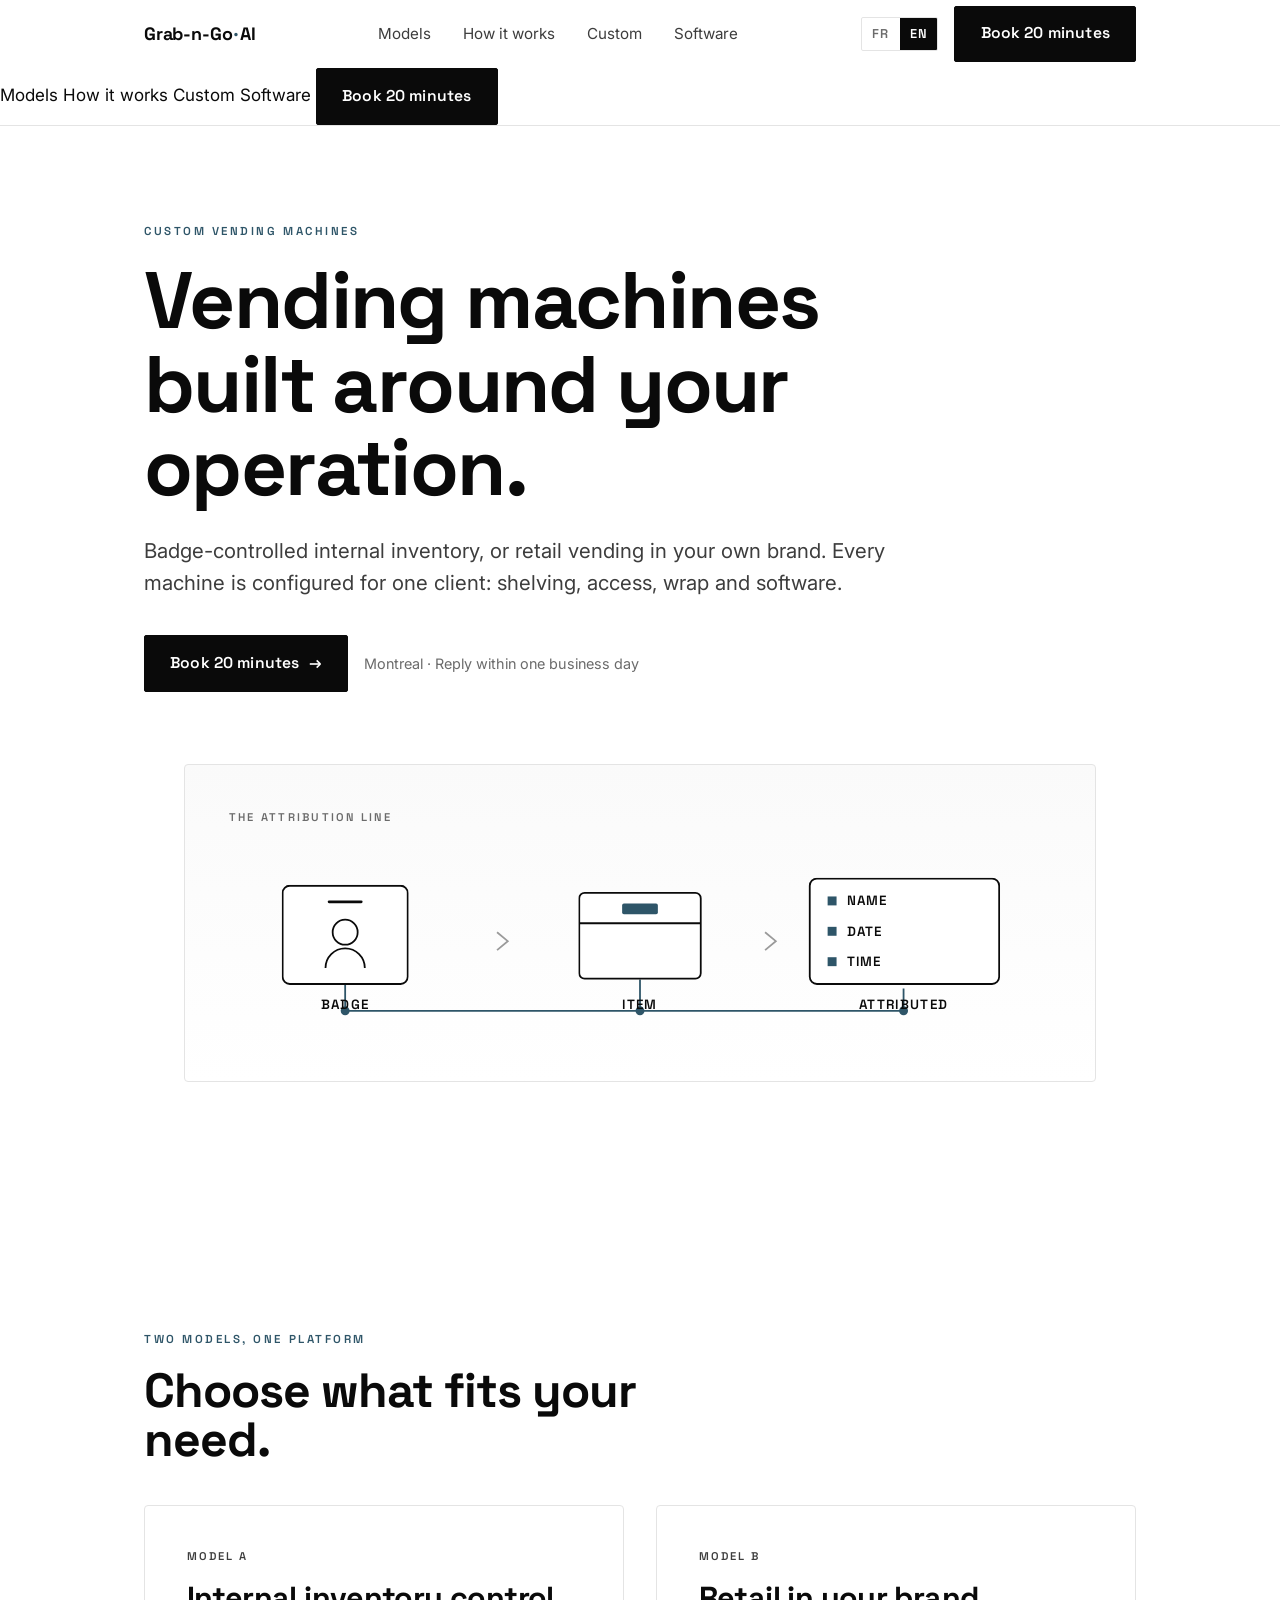
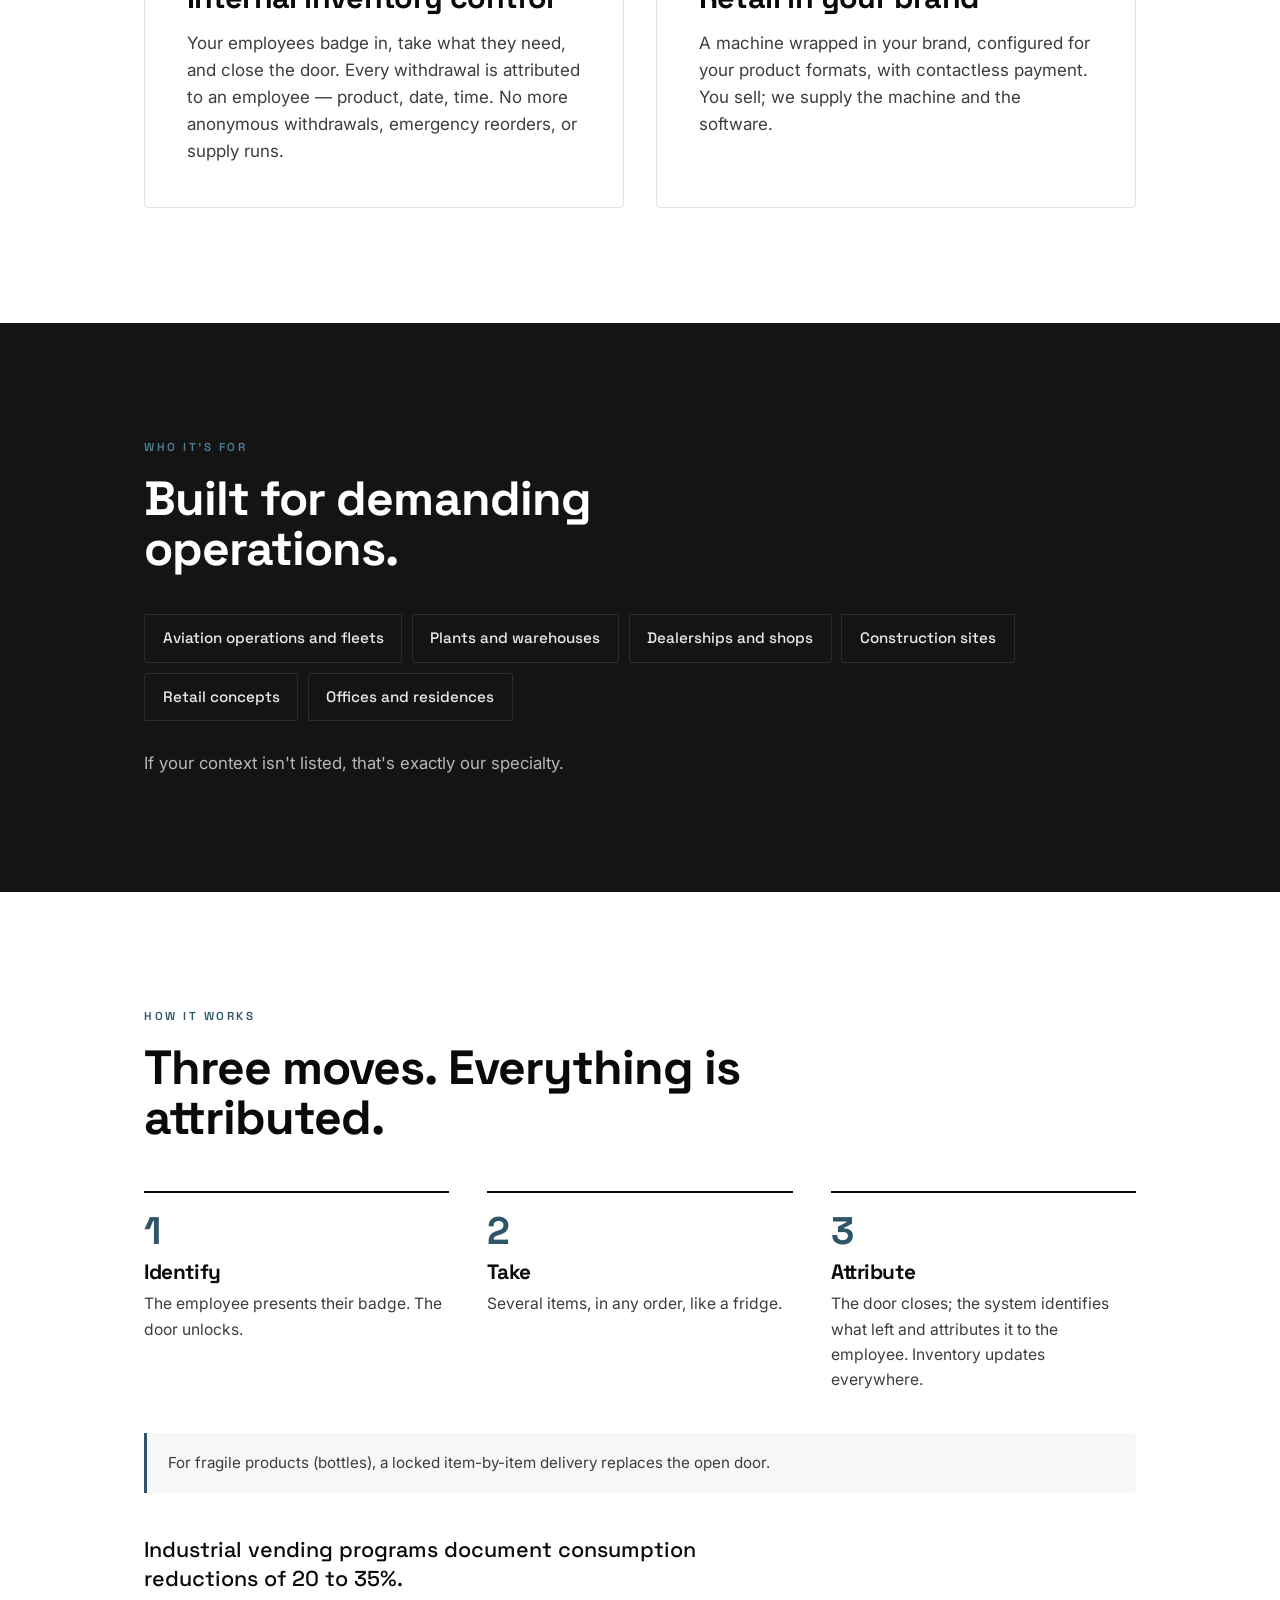
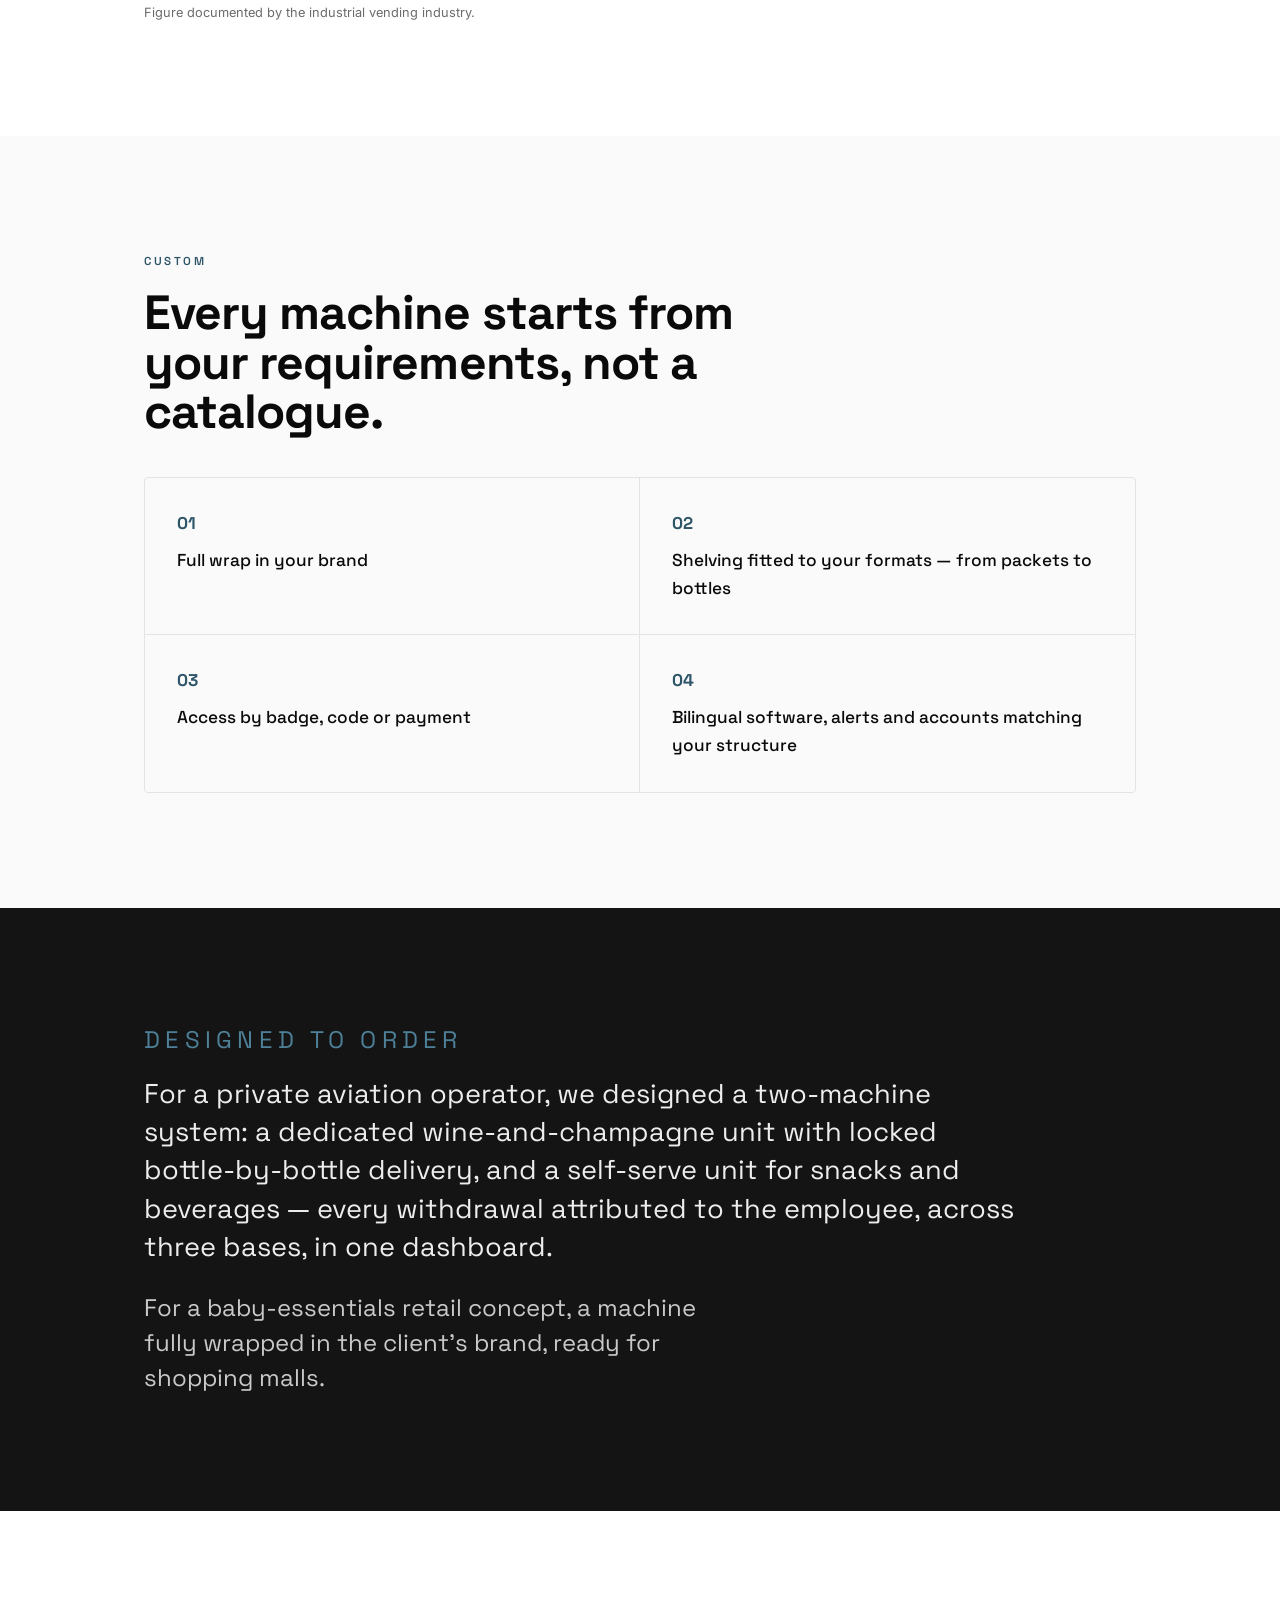
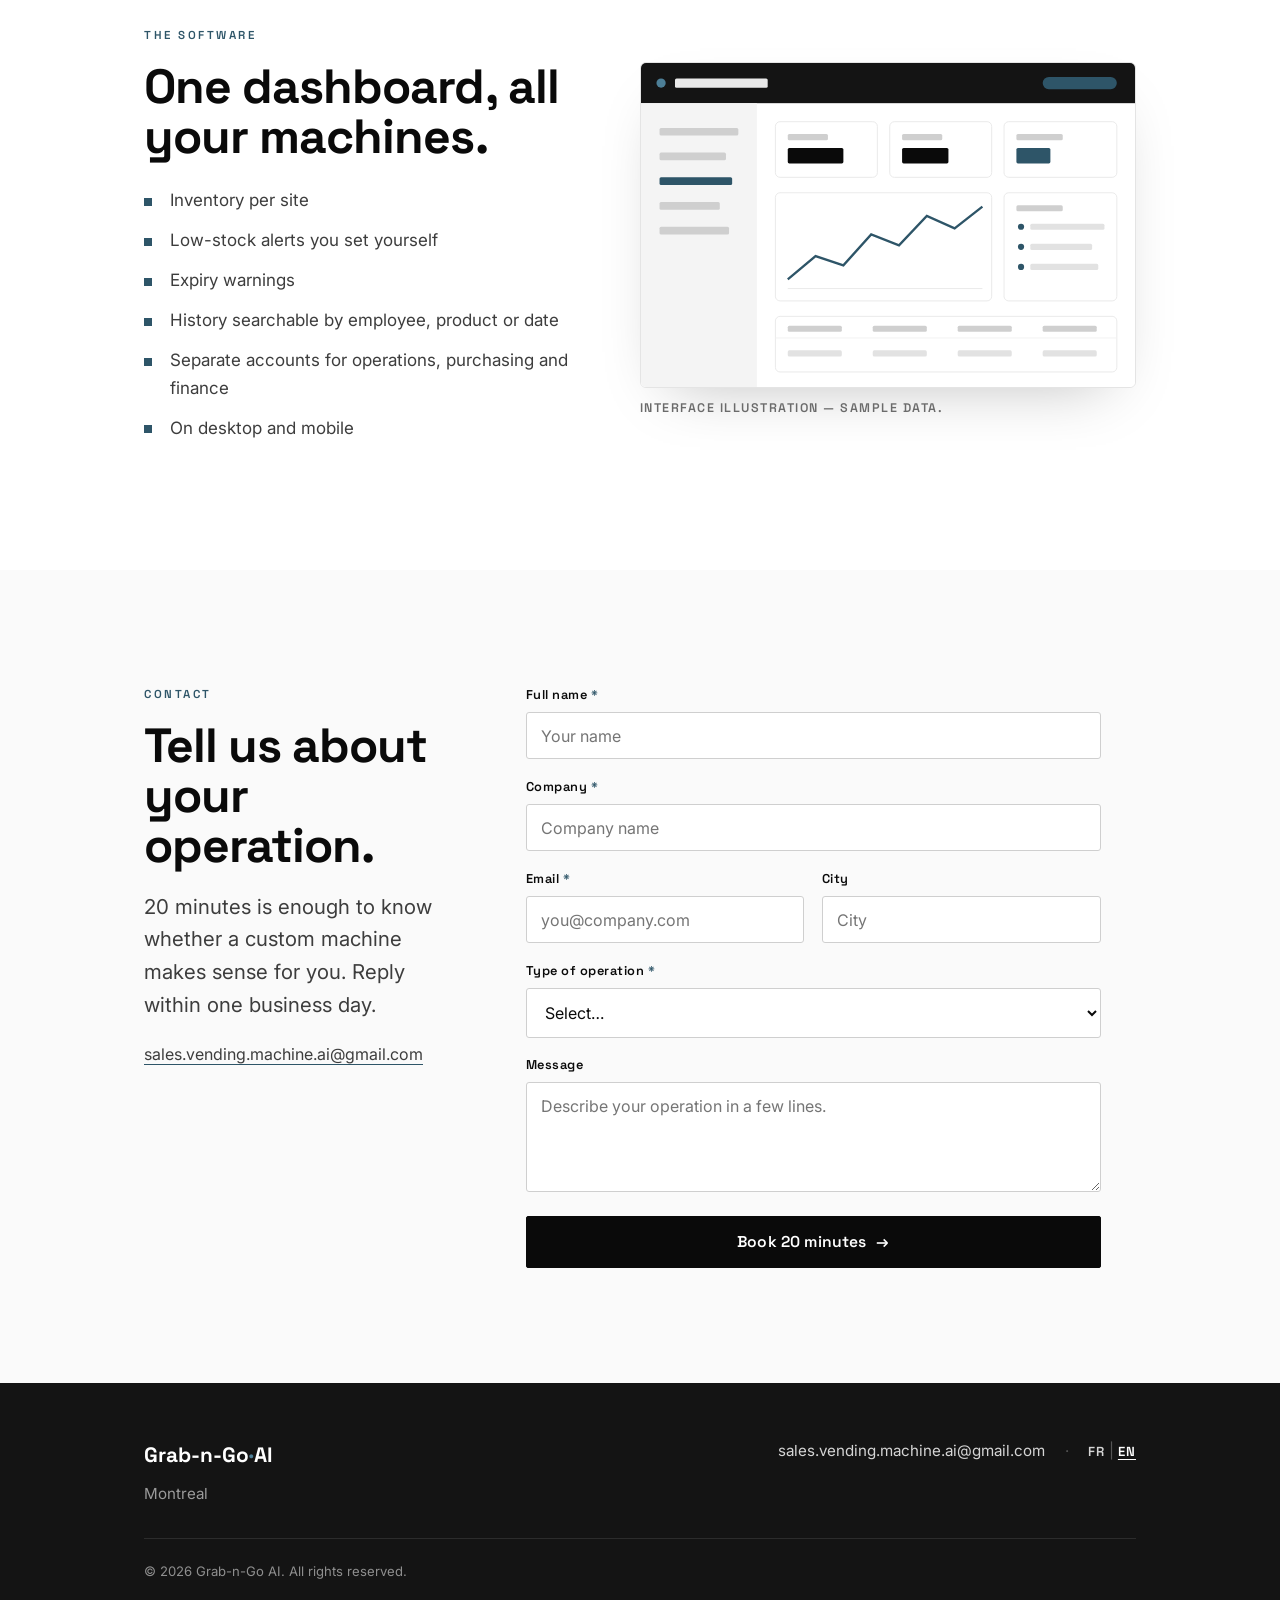
==== en/index.html @ 7d48b507 "website changes for new model" ====
<!DOCTYPE html>
<html lang="en-CA" class="no-js">

<head>
  <meta charset="UTF-8">
  <meta name="viewport" content="width=device-width, initial-scale=1.0">
  <title>Grab-n-Go AI — Custom Vending Machines | Montreal</title>
  <meta name="description"
    content="Custom smart vending machines: badge-controlled inventory for your teams, or retail vending in your own brand. Designed and configured in Montreal.">

  <link rel="canonical" href="https://www.grab2goshop.ca/en/">
  <link rel="alternate" hreflang="fr-ca" href="https://www.grab2goshop.ca/">
  <link rel="alternate" hreflang="en-ca" href="https://www.grab2goshop.ca/en/">
  <link rel="alternate" hreflang="x-default" href="https://www.grab2goshop.ca/">

  <meta property="og:type" content="website">
  <meta property="og:locale" content="en_CA">
  <meta property="og:locale:alternate" content="fr_CA">
  <meta property="og:title" content="Grab-n-Go AI — Custom Vending Machines | Montreal">
  <meta property="og:description"
    content="Badge-controlled inventory for your teams, or retail vending in your own brand. Designed and configured in Montreal.">
  <meta property="og:url" content="https://www.grab2goshop.ca/en/">

  <link rel="icon" type="image/png" sizes="32x32" href="../assets/faviconlogo.jpg">
  <link rel="apple-touch-icon" href="../assets/faviconlogo.jpg">

  <link rel="preconnect" href="https://fonts.googleapis.com">
  <link rel="preconnect" href="https://fonts.gstatic.com" crossorigin>
  <link rel="stylesheet"
    href="https://fonts.googleapis.com/css2?family=Inter:wght@400;500;600&family=Space+Grotesk:wght@500;600;700&display=swap">
  <link rel="stylesheet" href="../assets/site.css">
</head>

<body>
  <a class="skip-link" href="#content">Skip to content</a>

  <!-- ------------------------------ Header ------------------------------ -->
  <header class="site-header">
    <div class="wrap site-header__inner">
      <a class="brand" href="/en/" aria-label="Grab-n-Go AI — home">Grab-n-Go<span class="dot">·</span>AI</a>

      <nav class="nav nav-desktop" aria-label="Primary">
        <a class="navlink" href="#models">Models</a>
        <a class="navlink" href="#how-it-works">How it works</a>
        <a class="navlink" href="#customization">Custom</a>
        <a class="navlink" href="#dashboard">Software</a>
      </nav>

      <div class="nav-actions">
        <div class="lang" role="group" aria-label="Langue / Language">
          <a href="/" hreflang="fr-ca">FR</a>
          <a href="/en/" aria-current="true" hreflang="en-ca">EN</a>
        </div>
        <a class="btn header-cta header-cta--desktop" href="#contact">Book 20 minutes</a>
        <button class="nav-toggle" aria-expanded="false" aria-controls="mobile-nav">Menu</button>
      </div>
    </div>
    <nav class="mobile-nav" id="mobile-nav" aria-label="Mobile">
      <a href="#models">Models</a>
      <a href="#how-it-works">How it works</a>
      <a href="#customization">Custom</a>
      <a href="#dashboard">Software</a>
      <a class="btn" href="#contact">Book 20 minutes</a>
    </nav>
  </header>

  <main id="content">
    <!-- ------------------------------ Hero ------------------------------ -->
    <section class="hero wrap">
      <p class="eyebrow">Custom vending machines</p>
      <h1>Vending machines built around your operation.</h1>
      <p class="lede">
        Badge-controlled internal inventory, or retail vending in your own brand.
        Every machine is configured for one client: shelving, access, wrap and software.
      </p>
      <div class="hero-cta">
        <a class="btn" href="#contact">Book 20 minutes <span class="arrow" aria-hidden="true">→</span></a>
        <span class="hero-note">Montreal · Reply within one business day</span>
      </div>

      <!-- Signature element: the attribution line -->
      <figure class="attrib" aria-label="Every withdrawal is attributed: badge, item, then name, date, time.">
        <figcaption class="attrib__label">The attribution line</figcaption>
        <svg viewBox="0 0 920 210" role="img"
          aria-label="A badge leads to an item, which leads to a record: name, date, time.">
          <path class="a-rule" d="M130 150 V180 H755 V155 M460 145 V180" />
          <circle cx="130" cy="180" r="5" fill="#2e5568" />
          <circle cx="460" cy="180" r="5" fill="#2e5568" />
          <circle cx="755" cy="180" r="5" fill="#2e5568" />

          <path d="M300 92 l12 10 -12 10" fill="none" stroke="#9a9a9a" stroke-width="2" />
          <path d="M600 92 l12 10 -12 10" fill="none" stroke="#9a9a9a" stroke-width="2" />

          <!-- Node 1: badge -->
          <g class="a-node n1">
            <rect x="60" y="40" width="140" height="110" rx="8" fill="#fff" stroke="#0a0a0a" stroke-width="2" />
            <line x1="112" y1="58" x2="148" y2="58" stroke="#0a0a0a" stroke-width="3" stroke-linecap="round" />
            <circle cx="130" cy="92" r="14" fill="none" stroke="#0a0a0a" stroke-width="2" />
            <path d="M108 132 a22 22 0 0 1 44 0" fill="none" stroke="#0a0a0a" stroke-width="2" />
            <text x="130" y="178" text-anchor="middle" font-size="15" font-weight="600" fill="#0a0a0a"
              letter-spacing="1.5">BADGE</text>
          </g>

          <!-- Node 2: item -->
          <g class="a-node n2">
            <rect x="392" y="48" width="136" height="96" rx="6" fill="#fff" stroke="#0a0a0a" stroke-width="2" />
            <line x1="392" y1="82" x2="528" y2="82" stroke="#0a0a0a" stroke-width="2" />
            <rect x="440" y="60" width="40" height="12" rx="2" fill="#2e5568" />
            <text x="460" y="178" text-anchor="middle" font-size="15" font-weight="600" fill="#0a0a0a"
              letter-spacing="1.5">ITEM</text>
          </g>

          <!-- Node 3: attribution readout -->
          <g class="a-node n3">
            <rect x="650" y="32" width="212" height="118" rx="8" fill="#fff" stroke="#0a0a0a" stroke-width="2" />
            <rect x="670" y="52" width="10" height="10" fill="#2e5568" />
            <text x="692" y="62" font-size="15" font-weight="600" fill="#0a0a0a" letter-spacing="1">NAME</text>
            <rect x="670" y="86" width="10" height="10" fill="#2e5568" />
            <text x="692" y="96" font-size="15" font-weight="600" fill="#0a0a0a" letter-spacing="1">DATE</text>
            <rect x="670" y="120" width="10" height="10" fill="#2e5568" />
            <text x="692" y="130" font-size="15" font-weight="600" fill="#0a0a0a" letter-spacing="1">TIME</text>
            <text x="755" y="178" text-anchor="middle" font-size="15" font-weight="600" fill="#0a0a0a"
              letter-spacing="1.5">ATTRIBUTED</text>
          </g>
        </svg>
      </figure>
    </section>

    <!-- ---------------------------- Two pillars ------------------------- -->
    <section class="section" id="models">
      <div class="wrap">
        <p class="eyebrow">Two models, one platform</p>
        <h2 class="h2">Choose what fits your need.</h2>
        <div class="pillars" style="margin-top:2.5rem">
          <article class="pillar">
            <p class="pillar__tag">Model A</p>
            <h3>Internal inventory control</h3>
            <p>
              Your employees badge in, take what they need, and close the door.
              Every withdrawal is attributed to an employee — product, date, time.
              No more anonymous withdrawals, emergency reorders, or supply runs.
            </p>
          </article>
          <article class="pillar">
            <p class="pillar__tag">Model B</p>
            <h3>Retail in your brand</h3>
            <p>
              A machine wrapped in your brand, configured for your product formats,
              with contactless payment. You sell; we supply the machine and the software.
            </p>
          </article>
        </div>
      </div>
    </section>

    <!-- --------------------------- Industries --------------------------- -->
    <section class="section section--panel">
      <div class="wrap">
        <p class="eyebrow">Who it's for</p>
        <h2 class="h2" style="color:#fff">Built for demanding operations.</h2>
        <ul class="industries" style="margin-top:2.5rem">
          <li>Aviation operations and fleets</li>
          <li>Plants and warehouses</li>
          <li>Dealerships and shops</li>
          <li>Construction sites</li>
          <li>Retail concepts</li>
          <li>Offices and residences</li>
        </ul>
        <p class="industries-note">If your context isn't listed, that's exactly our specialty.</p>
      </div>
    </section>

    <!-- --------------------------- How it works ------------------------- -->
    <section class="section" id="how-it-works">
      <div class="wrap">
        <p class="eyebrow">How it works</p>
        <h2 class="h2">Three moves. Everything is attributed.</h2>
        <ol class="steps" style="list-style:none;padding:0">
          <li class="step">
            <div class="step__num">1</div>
            <h3>Identify</h3>
            <p>The employee presents their badge. The door unlocks.</p>
          </li>
          <li class="step">
            <div class="step__num">2</div>
            <h3>Take</h3>
            <p>Several items, in any order, like a fridge.</p>
          </li>
          <li class="step">
            <div class="step__num">3</div>
            <h3>Attribute</h3>
            <p>The door closes; the system identifies what left and attributes it to the employee.
              Inventory updates everywhere.</p>
          </li>
        </ol>
        <p class="footnote">
          For fragile products (bottles), a locked item-by-item delivery replaces the open door.
        </p>
        <p class="claim">
          Industrial vending programs document consumption reductions of 20 to 35%.
          <small>Figure documented by the industrial vending industry.</small>
        </p>
      </div>
    </section>

    <!-- --------------------------- Customization ------------------------ -->
    <section class="section" id="customization" style="background:#fafafa">
      <div class="wrap">
        <p class="eyebrow">Custom</p>
        <h2 class="h2">Every machine starts from your requirements, not a catalogue.</h2>
        <div class="custom-grid">
          <div class="custom-item">
            <span class="mark">01</span>
            <p>Full wrap in your brand</p>
          </div>
          <div class="custom-item">
            <span class="mark">02</span>
            <p>Shelving fitted to your formats — from packets to bottles</p>
          </div>
          <div class="custom-item">
            <span class="mark">03</span>
            <p>Access by badge, code or payment</p>
          </div>
          <div class="custom-item">
            <span class="mark">04</span>
            <p>Bilingual software, alerts and accounts matching your structure</p>
          </div>
        </div>
      </div>
    </section>

    <!-- ------------------------- Capability case ------------------------ -->
    <section class="section section--panel case">
      <div class="wrap">
        <p class="eyebrow">Designed to order</p>
        <p class="lede-body" style="color:#ededed;font-family:var(--font-display);font-weight:400;font-size:clamp(1.15rem,2.4vw,1.7rem);line-height:1.4;max-width:52ch">
          For a private aviation operator, we designed a two-machine system: a dedicated
          wine-and-champagne unit with locked bottle-by-bottle delivery, and a self-serve unit for snacks
          and beverages — every withdrawal attributed to the employee, across three bases, in one dashboard.
        </p>
        <p class="lede" style="margin-top:1.6rem">
          For a baby-essentials retail concept, a machine fully wrapped in the client's brand,
          ready for shopping malls.
        </p>
      </div>
    </section>

    <!-- ---------------------------- Dashboard --------------------------- -->
    <section class="section" id="dashboard">
      <div class="wrap dash">
        <div>
          <p class="eyebrow">The software</p>
          <h2 class="h2">One dashboard, all your machines.</h2>
          <ul>
            <li>Inventory per site</li>
            <li>Low-stock alerts you set yourself</li>
            <li>Expiry warnings</li>
            <li>History searchable by employee, product or date</li>
            <li>Separate accounts for operations, purchasing and finance</li>
            <li>On desktop and mobile</li>
          </ul>
        </div>
        <figure>
          <div class="mock">
            <!-- Monochrome interface illustration — no real client data -->
            <svg viewBox="0 0 640 420" role="img" aria-label="Dashboard interface illustration.">
              <rect width="640" height="420" fill="#ffffff" />
              <rect x="0" y="0" width="640" height="52" fill="#141414" />
              <circle cx="26" cy="26" r="6" fill="#4d7f97" />
              <rect x="44" y="20" width="120" height="12" rx="2" fill="#e9e9e9" />
              <rect x="520" y="18" width="96" height="16" rx="8" fill="#2e5568" />
              <rect x="0" y="52" width="150" height="368" fill="#f4f4f4" />
              <rect x="24" y="84" width="102" height="10" rx="2" fill="#cfcfcf" />
              <rect x="24" y="116" width="86" height="10" rx="2" fill="#cfcfcf" />
              <rect x="24" y="148" width="94" height="10" rx="2" fill="#2e5568" />
              <rect x="24" y="180" width="78" height="10" rx="2" fill="#cfcfcf" />
              <rect x="24" y="212" width="90" height="10" rx="2" fill="#cfcfcf" />
              <g>
                <rect x="174" y="76" width="132" height="72" rx="6" fill="#fff" stroke="#e4e4e4" />
                <rect x="190" y="92" width="52" height="8" rx="2" fill="#cfcfcf" />
                <rect x="190" y="110" width="72" height="20" rx="2" fill="#0a0a0a" />
                <rect x="322" y="76" width="132" height="72" rx="6" fill="#fff" stroke="#e4e4e4" />
                <rect x="338" y="92" width="52" height="8" rx="2" fill="#cfcfcf" />
                <rect x="338" y="110" width="60" height="20" rx="2" fill="#0a0a0a" />
                <rect x="470" y="76" width="146" height="72" rx="6" fill="#fff" stroke="#e4e4e4" />
                <rect x="486" y="92" width="60" height="8" rx="2" fill="#cfcfcf" />
                <rect x="486" y="110" width="44" height="20" rx="2" fill="#2e5568" />
              </g>
              <rect x="174" y="168" width="280" height="140" rx="6" fill="#fff" stroke="#e4e4e4" />
              <polyline points="190,280 226,250 262,262 298,222 334,236 370,198 406,214 442,186"
                fill="none" stroke="#2e5568" stroke-width="3" />
              <line x1="190" y1="292" x2="442" y2="292" stroke="#e4e4e4" />
              <rect x="470" y="168" width="146" height="140" rx="6" fill="#fff" stroke="#e4e4e4" />
              <rect x="486" y="184" width="60" height="8" rx="2" fill="#cfcfcf" />
              <circle cx="492" cy="212" r="4" fill="#2e5568" /><rect x="504" y="208" width="96" height="8" rx="2" fill="#e2e2e2" />
              <circle cx="492" cy="238" r="4" fill="#2e5568" /><rect x="504" y="234" width="80" height="8" rx="2" fill="#e2e2e2" />
              <circle cx="492" cy="264" r="4" fill="#2e5568" /><rect x="504" y="260" width="88" height="8" rx="2" fill="#e2e2e2" />
              <rect x="174" y="328" width="442" height="72" rx="6" fill="#fff" stroke="#e4e4e4" />
              <line x1="174" y1="356" x2="616" y2="356" stroke="#eee" />
              <rect x="190" y="340" width="70" height="8" rx="2" fill="#cfcfcf" />
              <rect x="300" y="340" width="70" height="8" rx="2" fill="#cfcfcf" />
              <rect x="410" y="340" width="70" height="8" rx="2" fill="#cfcfcf" />
              <rect x="520" y="340" width="70" height="8" rx="2" fill="#cfcfcf" />
              <rect x="190" y="372" width="70" height="8" rx="2" fill="#e2e2e2" />
              <rect x="300" y="372" width="70" height="8" rx="2" fill="#e2e2e2" />
              <rect x="410" y="372" width="70" height="8" rx="2" fill="#e2e2e2" />
              <rect x="520" y="372" width="70" height="8" rx="2" fill="#e2e2e2" />
            </svg>
          </div>
          <figcaption>Interface illustration — sample data.</figcaption>
        </figure>
      </div>
    </section>

    <!-- ---------------------------- CTA + form -------------------------- -->
    <section class="section" id="contact" style="background:#fafafa">
      <div class="wrap contact">
        <div>
          <p class="eyebrow">Contact</p>
          <h2 class="h2">Tell us about your operation.</h2>
          <p class="lede">
            20 minutes is enough to know whether a custom machine makes sense for you.
            Reply within one business day.
          </p>
          <p class="lede" style="font-size:1rem">
            <a href="mailto:sales.vending.machine.ai@gmail.com" style="border-bottom:1px solid var(--accent)">sales.vending.machine.ai@gmail.com</a>
          </p>
        </div>

        <form class="form"
          action="https://n8n.srv1387762.hstgr.cloud/webhook/8da2b1f3-dc5b-4f8a-bd5e-9a5a62bb15b9"
          method="POST">
          <input type="text" name="_gotcha" class="hp" tabindex="-1" autocomplete="off" aria-hidden="true">
          <input type="hidden" name="language" value="en">

          <div class="field">
            <label for="name">Full name <span class="req" aria-hidden="true">*</span></label>
            <input type="text" id="name" name="name" required minlength="2" pattern=".*\S.*"
              autocomplete="name" placeholder="Your name">
          </div>

          <div class="field">
            <label for="company">Company <span class="req" aria-hidden="true">*</span></label>
            <input type="text" id="company" name="company" required minlength="2" pattern=".*\S.*"
              autocomplete="organization" placeholder="Company name">
          </div>

          <div class="form-row">
            <div class="field">
              <label for="email">Email <span class="req" aria-hidden="true">*</span></label>
              <input type="email" id="email" name="email" required autocomplete="email"
                placeholder="you@company.com">
            </div>
            <div class="field">
              <label for="city">City</label>
              <input type="text" id="city" name="city" autocomplete="address-level2" placeholder="City">
            </div>
          </div>

          <div class="field">
            <label for="operation">Type of operation <span class="req" aria-hidden="true">*</span></label>
            <select id="operation" name="operation" required>
              <option value="">Select…</option>
              <option value="plant-warehouse">Plant or warehouse</option>
              <option value="dealership-shop">Dealership or shop</option>
              <option value="construction-contractor">Construction / contractor</option>
              <option value="aviation-fleet">Aviation or fleet</option>
              <option value="retail">Retail</option>
              <option value="office-residence">Office or residence</option>
              <option value="other">Other</option>
            </select>
          </div>

          <div class="field">
            <label for="message">Message</label>
            <textarea id="message" name="message" rows="4"
              placeholder="Describe your operation in a few lines."></textarea>
          </div>

          <button type="submit" class="btn">Book 20 minutes <span class="arrow" aria-hidden="true">→</span></button>
        </form>
      </div>
    </section>
  </main>

  <!-- ------------------------------ Footer ----------------------------- -->
  <footer class="site-footer">
    <div class="wrap">
      <div class="footer-top">
        <div>
          <div class="footer-brand">Grab-n-Go<span class="dot">·</span>AI</div>
          <p style="margin-top:.6rem;color:#9a9a9a;font-size:.95rem">Montreal</p>
        </div>
        <div class="footer-meta">
          <a href="mailto:sales.vending.machine.ai@gmail.com">sales.vending.machine.ai@gmail.com</a>
          <span class="sep" aria-hidden="true">·</span>
          <span class="footer-lang">
            <a href="/" hreflang="fr-ca">FR</a>
            <span class="sep" aria-hidden="true">|</span>
            <a href="/en/" aria-current="true" hreflang="en-ca">EN</a>
          </span>
        </div>
      </div>
      <div class="footer-bottom">© 2026 Grab-n-Go AI. All rights reserved.</div>
    </div>
  </footer>

  <script src="../assets/site.js" defer></script>
</body>

</html>
---- assets/site.css ----
/* ==========================================================================
   Grab-n-Go AI — grab2goshop.ca
   Industrial-precision brand: black on white, one restrained steel accent.
   Bespoke stylesheet (no framework). Shared by FR (/) and EN (/en/).
   ========================================================================== */

:root {
  --ink: #0a0a0a;          /* near-black text */
  --ink-2: #3d3d3d;        /* secondary text */
  --ink-3: #6b6b6b;        /* muted / captions */
  --paper: #ffffff;        /* page background */
  --panel: #141414;        /* deep charcoal panel */
  --panel-2: #1e1e1e;      /* charcoal card on panel */
  --line: #e4e4e4;         /* hairline rules on paper */
  --line-2: #2c2c2c;       /* hairline rules on charcoal */
  --accent: #2e5568;       /* restrained steel — glass reflection */
  --accent-hi: #4d7f97;    /* accent, lighter (on dark) */
  --focus: #2e5568;

  --font-display: "Space Grotesk", "Segoe UI", system-ui, sans-serif;
  --font-body: "Inter", "Segoe UI", system-ui, -apple-system, sans-serif;

  --wrap: 1120px;
  --gutter: clamp(20px, 5vw, 64px);
  --section-y: clamp(64px, 9vw, 128px);
}

/* ------------------------------- Reset ---------------------------------- */
*, *::before, *::after { box-sizing: border-box; }
html { -webkit-text-size-adjust: 100%; scroll-behavior: smooth; }
@media (prefers-reduced-motion: reduce) { html { scroll-behavior: auto; } }

body {
  margin: 0;
  font-family: var(--font-body);
  color: var(--ink);
  background: var(--paper);
  line-height: 1.6;
  font-size: 17px;
  -webkit-font-smoothing: antialiased;
  text-rendering: optimizeLegibility;
}

img, svg { max-width: 100%; display: block; }
a { color: inherit; text-decoration: none; }
button { font-family: inherit; }

h1, h2, h3 {
  font-family: var(--font-display);
  font-weight: 700;
  line-height: 1.04;
  letter-spacing: -0.02em;
  margin: 0;
}

p { margin: 0; }

/* --------------------------- Layout helpers ----------------------------- */
.wrap { width: 100%; max-width: var(--wrap); margin-inline: auto; padding-inline: var(--gutter); }
.section { padding-block: var(--section-y); }
.section--panel { background: var(--panel); color: #f4f4f4; }

.eyebrow {
  font-family: var(--font-display);
  font-weight: 600;
  font-size: 0.72rem;
  letter-spacing: 0.22em;
  text-transform: uppercase;
  color: var(--accent);
  margin: 0 0 1.1rem;
}
.section--panel .eyebrow { color: var(--accent-hi); }

.h2 { font-size: clamp(1.9rem, 4.4vw, 3rem); max-width: 20ch; }
.lede { font-size: clamp(1.05rem, 1.6vw, 1.3rem); color: var(--ink-2); max-width: 62ch; margin-top: 1.25rem; }
.section--panel .lede { color: #c9c9c9; }

/* Skip link */
.skip-link {
  position: absolute; left: -999px; top: 0; z-index: 200;
  background: var(--ink); color: #fff; padding: 12px 18px; border-radius: 0 0 6px 0;
}
.skip-link:focus { left: 0; }

/* Global visible focus */
:focus-visible {
  outline: 3px solid var(--focus);
  outline-offset: 3px;
  border-radius: 2px;
}

/* ------------------------------ Buttons --------------------------------- */
.btn {
  display: inline-flex; align-items: center; gap: 0.6em;
  font-family: var(--font-display);
  font-weight: 600; font-size: 0.98rem; letter-spacing: 0.01em;
  padding: 0.95em 1.6em;
  border: 1.5px solid var(--ink);
  background: var(--ink); color: #fff;
  border-radius: 2px; cursor: pointer;
  transition: background .18s ease, color .18s ease, transform .18s ease;
}
.btn:hover { background: #fff; color: var(--ink); }
.btn .arrow { transition: transform .18s ease; }
.btn:hover .arrow { transform: translateX(3px); }
.btn--ghost { background: transparent; color: var(--ink); }
.btn--ghost:hover { background: var(--ink); color: #fff; }
.btn--onpanel { background: #fff; color: var(--ink); border-color: #fff; }
.btn--onpanel:hover { background: transparent; color: #fff; }
@media (prefers-reduced-motion: reduce) {
  .btn, .btn .arrow { transition: none; }
}

/* ------------------------------- Header --------------------------------- */
.site-header {
  position: sticky; top: 0; z-index: 100;
  background: rgba(255,255,255,0.92);
  backdrop-filter: saturate(140%) blur(8px);
  border-bottom: 1px solid var(--line);
}
.site-header__inner {
  display: flex; align-items: center; justify-content: space-between;
  gap: 1rem; min-height: 68px;
}
.brand {
  font-family: var(--font-display); font-weight: 700;
  font-size: 1.12rem; letter-spacing: -0.01em; color: var(--ink);
  display: inline-flex; align-items: baseline; gap: .1em;
}
.brand .dot { color: var(--accent); }
.nav { display: flex; align-items: center; gap: clamp(1rem, 2.5vw, 2rem); }
.nav a.navlink {
  font-size: 0.95rem; color: var(--ink-2);
  padding: .4rem 0; position: relative;
}
.nav a.navlink:hover { color: var(--ink); }
.nav-actions { display: flex; align-items: center; gap: 1rem; }

/* Language toggle */
.lang {
  font-family: var(--font-display); font-weight: 600;
  font-size: 0.8rem; letter-spacing: 0.08em; text-transform: uppercase;
  display: inline-flex; align-items: center; gap: .1rem;
  border: 1px solid var(--line); border-radius: 2px; overflow: hidden;
}
.lang a { padding: .35rem .6rem; color: var(--ink-3); }
.lang a[aria-current="true"] { background: var(--ink); color: #fff; }
.lang a:not([aria-current="true"]):hover { background: #f2f2f2; color: var(--ink); }

.header-cta { display: inline-flex; }

/* mobile nav */
.nav-toggle { display: none; }
@media (max-width: 860px) {
  .nav-desktop { display: none; }
  .header-cta.header-cta--desktop { display: none; }
  .nav-toggle {
    display: inline-flex; align-items: center; gap: .5rem;
    background: none; border: 1px solid var(--line); border-radius: 2px;
    padding: .5rem .7rem; font-size: .85rem; color: var(--ink);
    font-family: var(--font-display); font-weight: 600;
  }
  .mobile-nav {
    display: none; border-top: 1px solid var(--line); background: #fff;
  }
  .mobile-nav.open { display: block; }
  .mobile-nav a {
    display: block; padding: 1rem var(--gutter); border-bottom: 1px solid var(--line);
    font-family: var(--font-display); font-weight: 600; color: var(--ink);
  }
  .mobile-nav .btn { margin: 1rem var(--gutter); }
}

/* -------------------------------- Hero ---------------------------------- */
.hero { padding-top: clamp(48px, 8vw, 96px); padding-bottom: var(--section-y); }
.hero h1 {
  font-size: clamp(2.4rem, 6.6vw, 5rem);
  max-width: 16ch;
  margin-top: 1.2rem;
}
.hero .lede { margin-top: 1.6rem; }
.hero-cta { margin-top: 2.2rem; display: flex; flex-wrap: wrap; gap: 1rem; align-items: center; }
.hero-note { font-size: .9rem; color: var(--ink-3); }

/* ------------------------ Attribution line motif ------------------------ */
.attrib {
  margin-top: clamp(2.5rem, 6vw, 4.5rem);
  border: 1px solid var(--line);
  border-radius: 4px;
  padding: clamp(1.5rem, 4vw, 2.75rem);
  background:
    linear-gradient(180deg, #fafafa, #ffffff);
}
.attrib__label {
  font-family: var(--font-display); font-weight: 600;
  font-size: .7rem; letter-spacing: .2em; text-transform: uppercase;
  color: var(--ink-3); margin-bottom: 1.4rem;
}
.attrib svg { width: 100%; height: auto; overflow: visible; }
.attrib .a-node text, .attrib .a-cap {
  font-family: var(--font-display);
}

/* scroll-reveal: line draws + nodes fade. Only animation on the page. */
.attrib .a-rule {
  stroke: var(--accent);
  stroke-width: 2;
  fill: none;
  stroke-dasharray: var(--len, 1000);
  stroke-dashoffset: var(--len, 1000);
}
.attrib .a-node { opacity: 0; }
.attrib.reveal .a-rule {
  animation: draw 1.2s ease forwards;
}
.attrib.reveal .a-node { animation: fadein .5s ease forwards; }
.attrib.reveal .a-node.n1 { animation-delay: .15s; }
.attrib.reveal .a-node.n2 { animation-delay: .6s; }
.attrib.reveal .a-node.n3 { animation-delay: 1.05s; }
@keyframes draw { to { stroke-dashoffset: 0; } }
@keyframes fadein { to { opacity: 1; } }

@media (prefers-reduced-motion: reduce) {
  .attrib .a-rule { stroke-dashoffset: 0; animation: none; }
  .attrib .a-node { opacity: 1; animation: none; }
}
/* If JS never runs, still show everything */
.no-js .attrib .a-rule { stroke-dashoffset: 0; }
.no-js .attrib .a-node { opacity: 1; }

/* ------------------------------ Pillars --------------------------------- */
.pillars { display: grid; grid-template-columns: 1fr 1fr; gap: clamp(1rem, 3vw, 2rem); }
@media (max-width: 760px) { .pillars { grid-template-columns: 1fr; } }
.pillar {
  border: 1px solid var(--line); border-radius: 4px;
  padding: clamp(1.6rem, 3.5vw, 2.6rem);
  display: flex; flex-direction: column; gap: 1rem;
  background: #fff;
}
.pillar__tag {
  font-family: var(--font-display); font-weight: 600;
  font-size: .7rem; letter-spacing: .18em; text-transform: uppercase; color: var(--accent);
}
.pillar h3 { font-size: clamp(1.4rem, 2.6vw, 1.9rem); }
.pillar p { color: var(--ink-2); }

/* ---------------------------- Industries strip -------------------------- */
.industries { display: flex; flex-wrap: wrap; gap: .6rem; }
.industries li {
  list-style: none;
  border: 1px solid var(--line-2);
  color: #eaeaea;
  padding: .7rem 1.1rem; border-radius: 2px;
  font-family: var(--font-display); font-weight: 500; font-size: .95rem;
}
.industries { padding: 0; margin: 0; }
.industries-note { margin-top: 1.8rem; color: #b8b8b8; font-size: 1.05rem; }

/* ----------------------------- How it works ----------------------------- */
.steps { display: grid; grid-template-columns: repeat(3, 1fr); gap: clamp(1.2rem, 3vw, 2.5rem); margin-top: 3rem; }
@media (max-width: 760px) { .steps { grid-template-columns: 1fr; } }
.step { border-top: 2px solid var(--ink); padding-top: 1.2rem; }
.step__num {
  font-family: var(--font-display); font-weight: 700; font-size: 2.4rem;
  line-height: 1; color: var(--accent); letter-spacing: -0.03em;
}
.step h3 { font-size: 1.3rem; margin: .7rem 0 .5rem; }
.step p { color: var(--ink-2); font-size: .98rem; }
.footnote {
  margin-top: 2.6rem; padding: 1.1rem 1.3rem;
  border-left: 3px solid var(--accent); background: #f7f7f7;
  color: var(--ink-2); font-size: .95rem; border-radius: 0 3px 3px 0;
}

/* Documented-claim callout */
.claim {
  margin-top: 2.6rem; font-family: var(--font-display); font-weight: 500;
  font-size: clamp(1.05rem, 2vw, 1.35rem); color: var(--ink);
  max-width: 46ch; line-height: 1.35;
}
.claim small { display:block; font-family: var(--font-body); font-weight:400; font-size:.8rem; color: var(--ink-3); margin-top:.7rem; letter-spacing:0; }

/* ---------------------------- Customization ----------------------------- */
.custom-grid { display: grid; grid-template-columns: 1fr 1fr; gap: 0; margin-top: 2.5rem; border: 1px solid var(--line); border-radius: 4px; overflow: hidden; }
@media (max-width: 640px) { .custom-grid { grid-template-columns: 1fr; } }
.custom-item { padding: clamp(1.4rem, 3vw, 2rem); border-right: 1px solid var(--line); border-bottom: 1px solid var(--line); }
.custom-grid .custom-item:nth-child(2n) { border-right: none; }
.custom-grid .custom-item:nth-last-child(-n+2) { border-bottom: none; }
@media (max-width: 640px) {
  .custom-item { border-right: none; }
  .custom-grid .custom-item:last-child { border-bottom: none; }
}
.custom-item span.mark { color: var(--accent); font-family: var(--font-display); font-weight: 700; }
.custom-item p { font-family: var(--font-display); font-weight: 500; font-size: 1.08rem; margin-top: .6rem; }

/* ------------------------------ Case ------------------------------------ */
.case p { font-size: clamp(1.1rem, 2.1vw, 1.5rem); line-height: 1.45; max-width: 40ch; color: #ededed; font-family: var(--font-display); font-weight: 400; }
.case .lede-body { max-width: 62ch; }

/* ----------------------------- Dashboard -------------------------------- */
.dash { display: grid; grid-template-columns: 1fr 1.15fr; gap: clamp(2rem, 5vw, 4rem); align-items: center; }
@media (max-width: 860px) { .dash { grid-template-columns: 1fr; } }
.dash ul { margin: 1.6rem 0 0; padding: 0; }
.dash li { list-style: none; padding-left: 1.6rem; position: relative; margin-bottom: .8rem; color: var(--ink-2); }
.dash li::before { content: ""; position: absolute; left: 0; top: .6em; width: 8px; height: 8px; background: var(--accent); }
.dash figure { margin: 0; }
.dash figcaption { margin-top: .7rem; font-size: .78rem; letter-spacing: .12em; text-transform: uppercase; color: var(--ink-3); font-family: var(--font-display); font-weight: 600; }
.mock {
  border: 1px solid var(--line); border-radius: 6px; overflow: hidden; background: #fff;
  box-shadow: 0 24px 60px -30px rgba(0,0,0,.28);
}

/* -------------------------------- Form ---------------------------------- */
.contact { display: grid; grid-template-columns: 0.9fr 1.1fr; gap: clamp(2rem, 5vw, 4.5rem); align-items: start; }
@media (max-width: 860px) { .contact { grid-template-columns: 1fr; } }
.form { display: grid; gap: 1.1rem; }
.field { display: flex; flex-direction: column; gap: .4rem; }
.field label {
  font-family: var(--font-display); font-weight: 600; font-size: .8rem;
  letter-spacing: .04em; color: var(--ink);
}
.field .req { color: var(--accent); }
.field input, .field select, .field textarea {
  font-family: var(--font-body); font-size: 1rem; color: var(--ink);
  padding: .8rem .9rem; border: 1.5px solid #cfcfcf; border-radius: 3px;
  background: #fff; transition: border-color .15s ease;
}
.field input:focus, .field select:focus, .field textarea:focus {
  outline: none; border-color: var(--accent); box-shadow: 0 0 0 3px rgba(46,85,104,.18);
}
.field textarea { resize: vertical; min-height: 110px; }
.form-row { display: grid; grid-template-columns: 1fr 1fr; gap: 1.1rem; }
@media (max-width: 520px) { .form-row { grid-template-columns: 1fr; } }
.form .btn { margin-top: .4rem; justify-content: center; }
.hp { position: absolute; left: -9999px; width: 1px; height: 1px; overflow: hidden; }

/* ------------------------------- Footer --------------------------------- */
.site-footer { background: var(--panel); color: #d5d5d5; padding-block: clamp(2.5rem, 5vw, 3.5rem); }
.site-footer a { color: #d5d5d5; }
.site-footer a:hover { color: #fff; }
.footer-top { display: flex; flex-wrap: wrap; justify-content: space-between; gap: 2rem; align-items: flex-start; }
.footer-brand { font-family: var(--font-display); font-weight: 700; font-size: 1.3rem; color: #fff; }
.footer-brand .dot { color: var(--accent-hi); }
.footer-meta { display: flex; flex-wrap: wrap; gap: .4rem 1.2rem; align-items: center; font-size: .95rem; }
.footer-meta .sep { color: #555; }
.footer-lang a { text-transform: uppercase; letter-spacing: .08em; font-family: var(--font-display); font-weight: 600; font-size: .82rem; }
.footer-lang a[aria-current="true"] { color: #fff; text-decoration: underline; text-underline-offset: 3px; }
.footer-bottom { border-top: 1px solid var(--line-2); margin-top: 2rem; padding-top: 1.4rem; font-size: .82rem; color: #8f8f8f; }

/* --------------------------- Thank-you page ----------------------------- */
.ty-wrap { min-height: 100vh; display: grid; place-items: center; padding: var(--gutter); }
.ty-card { max-width: 560px; text-align: center; }
.ty-mark { width: 64px; height: 64px; margin: 0 auto 1.6rem; }
.ty-card h1 { font-size: clamp(2rem, 5vw, 2.8rem); }
.ty-card p { color: var(--ink-2); margin-top: 1rem; font-size: 1.08rem; }
.ty-contact { margin-top: 2rem; padding-top: 1.6rem; border-top: 1px solid var(--line); font-size: .95rem; }
.ty-card .btn { margin-top: 2rem; }

/* utilities */
.mt-0 { margin-top: 0; }
.center { text-align: center; }
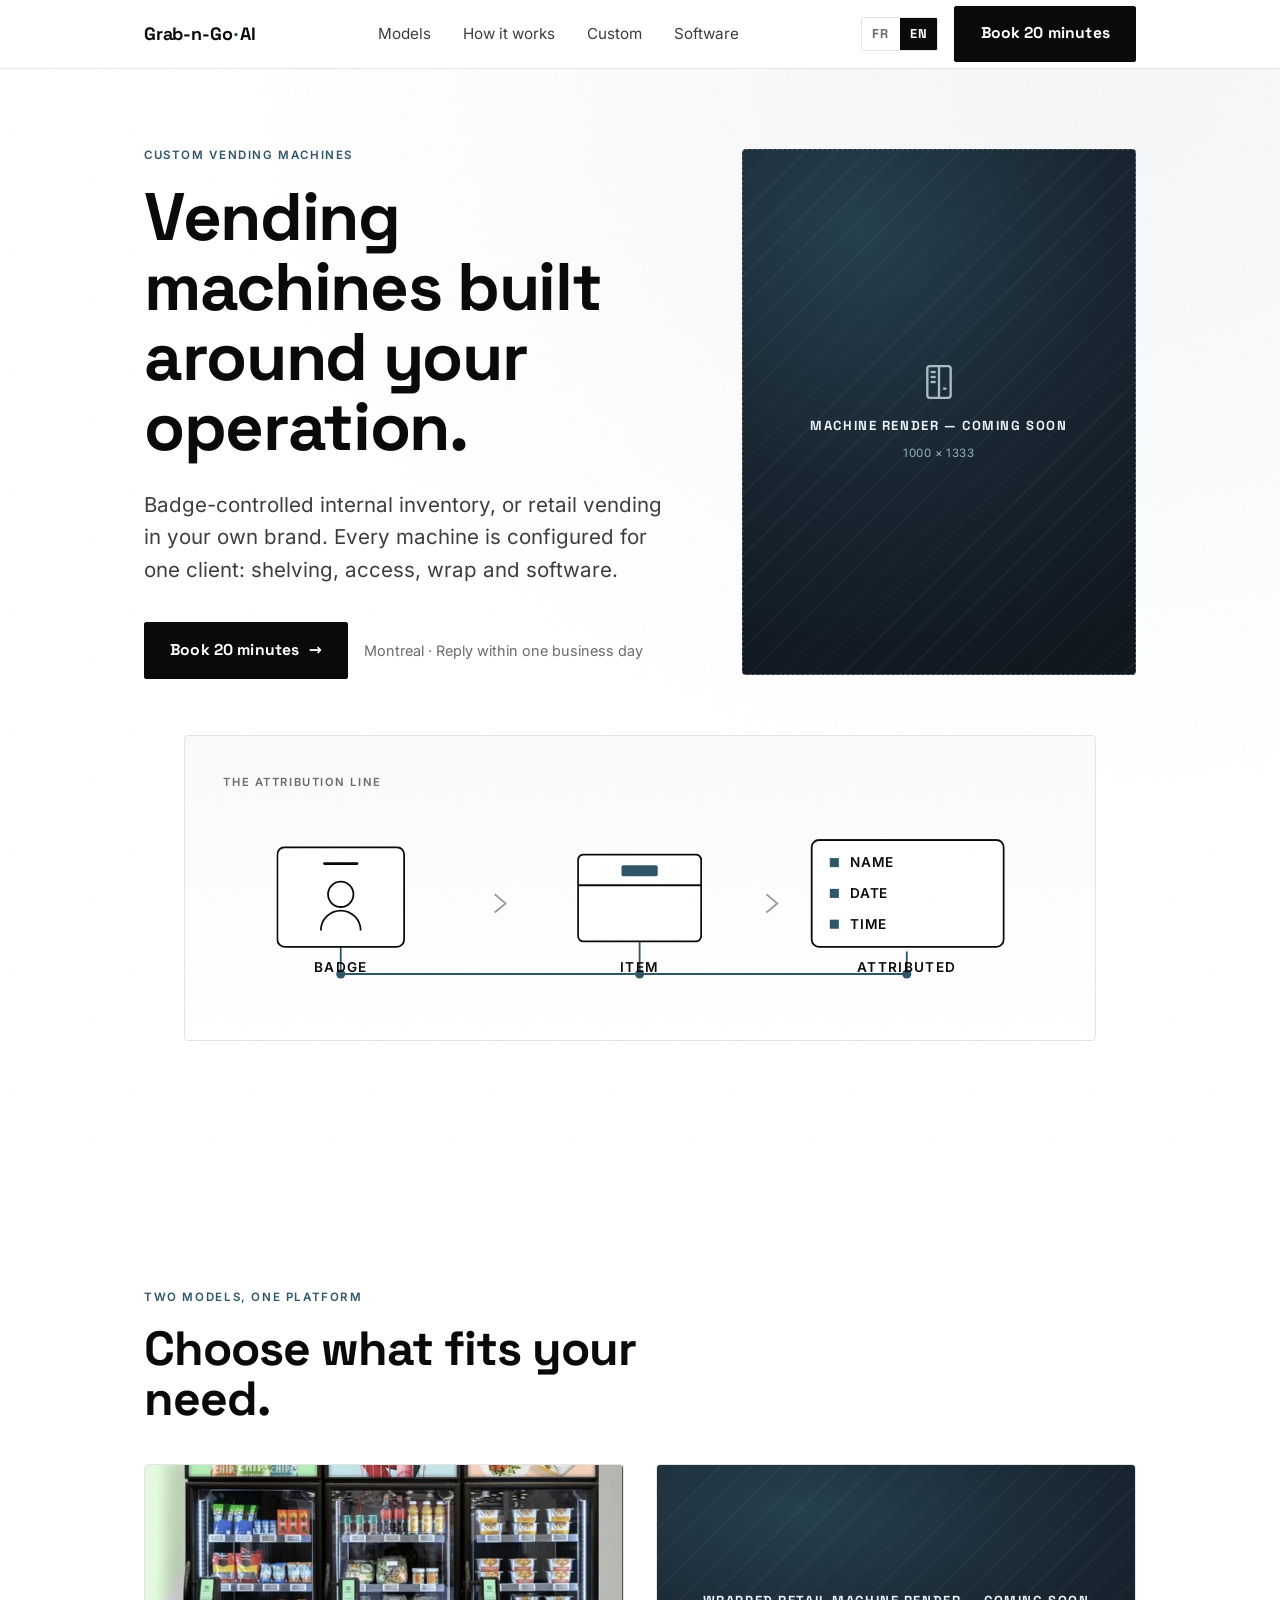
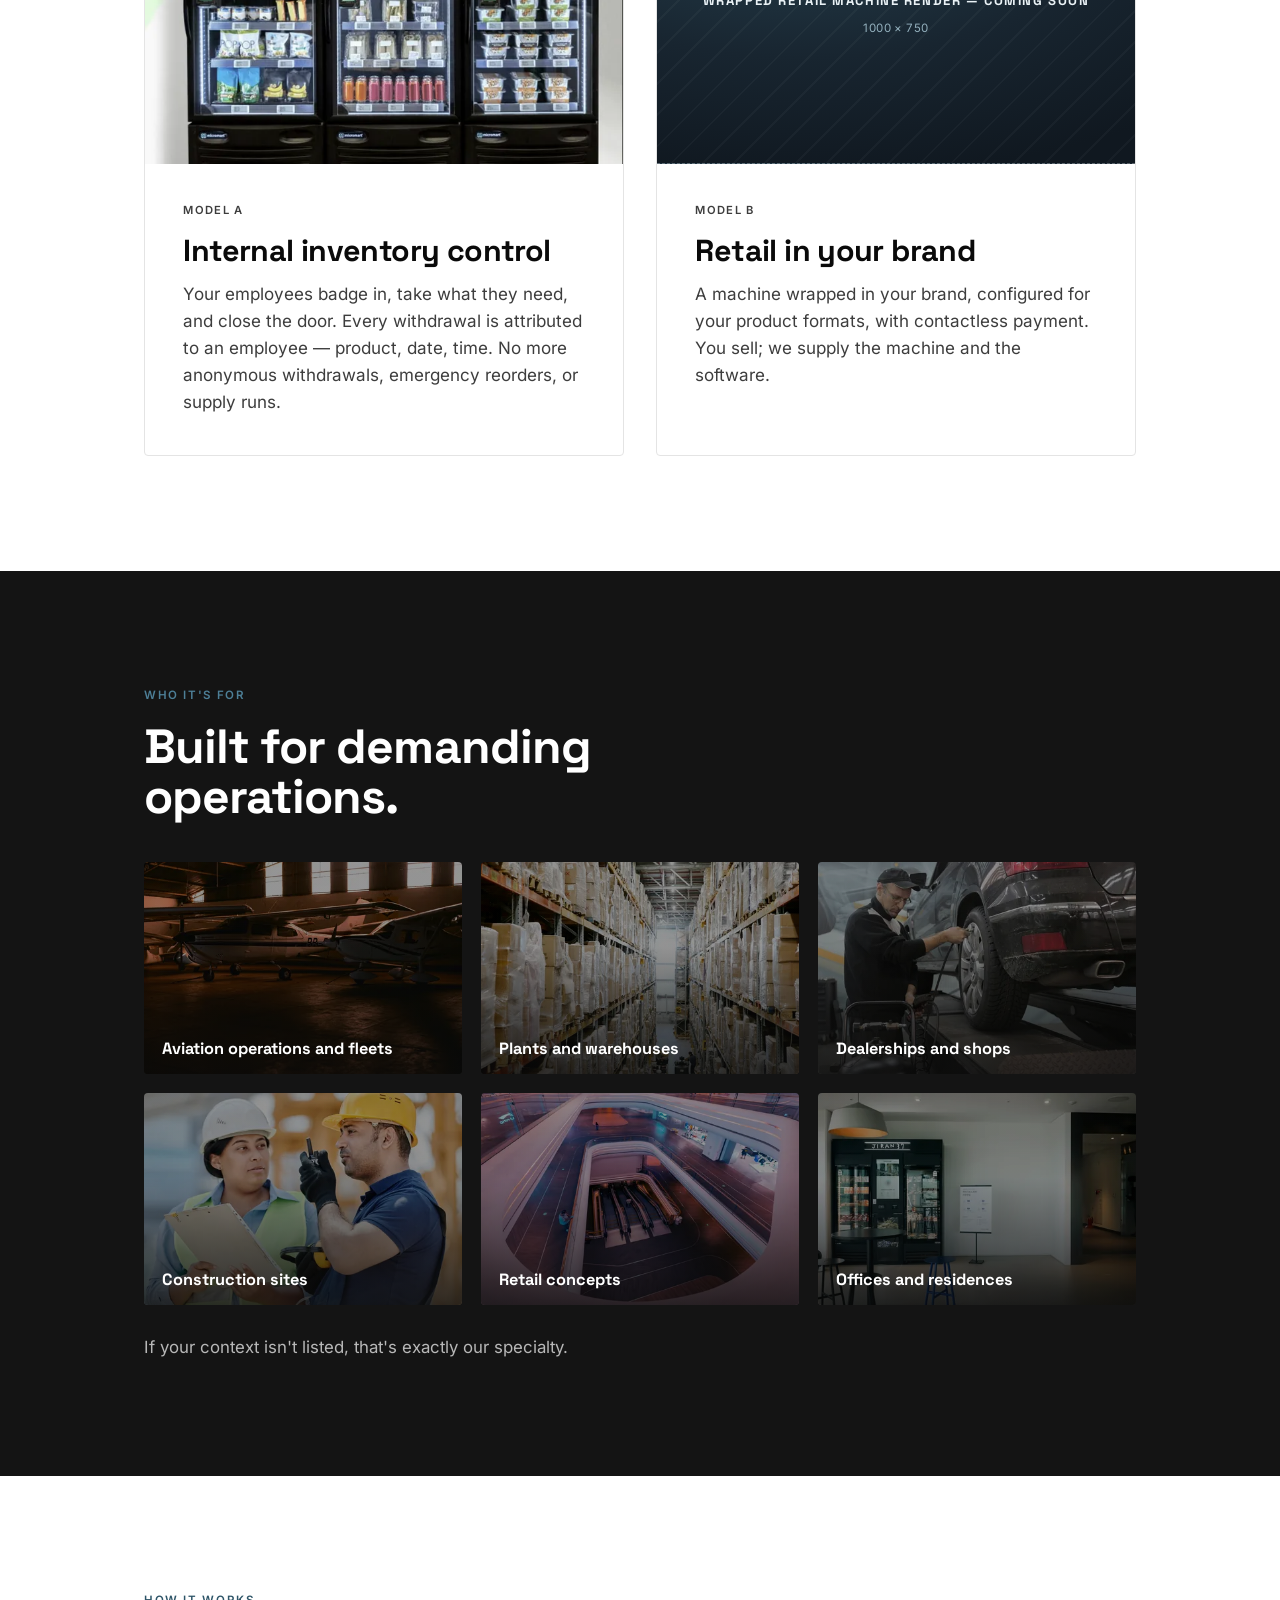
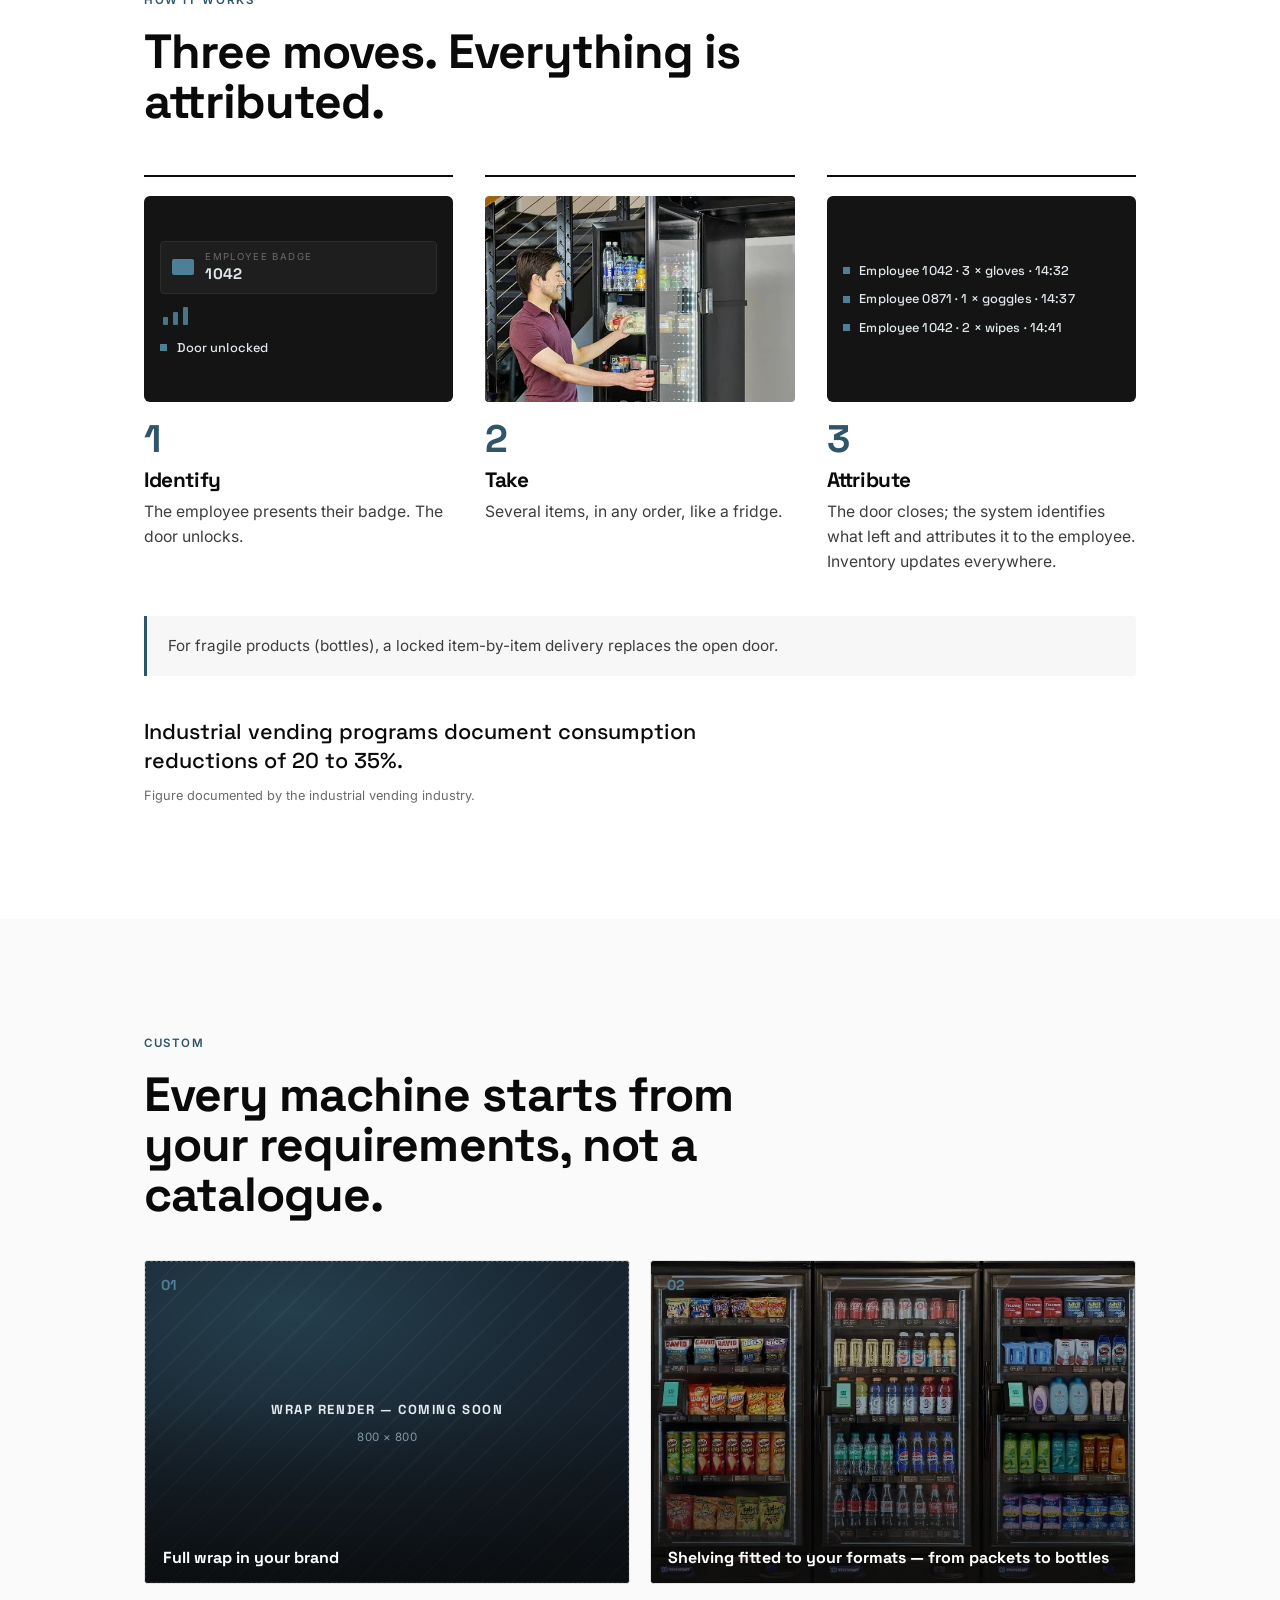
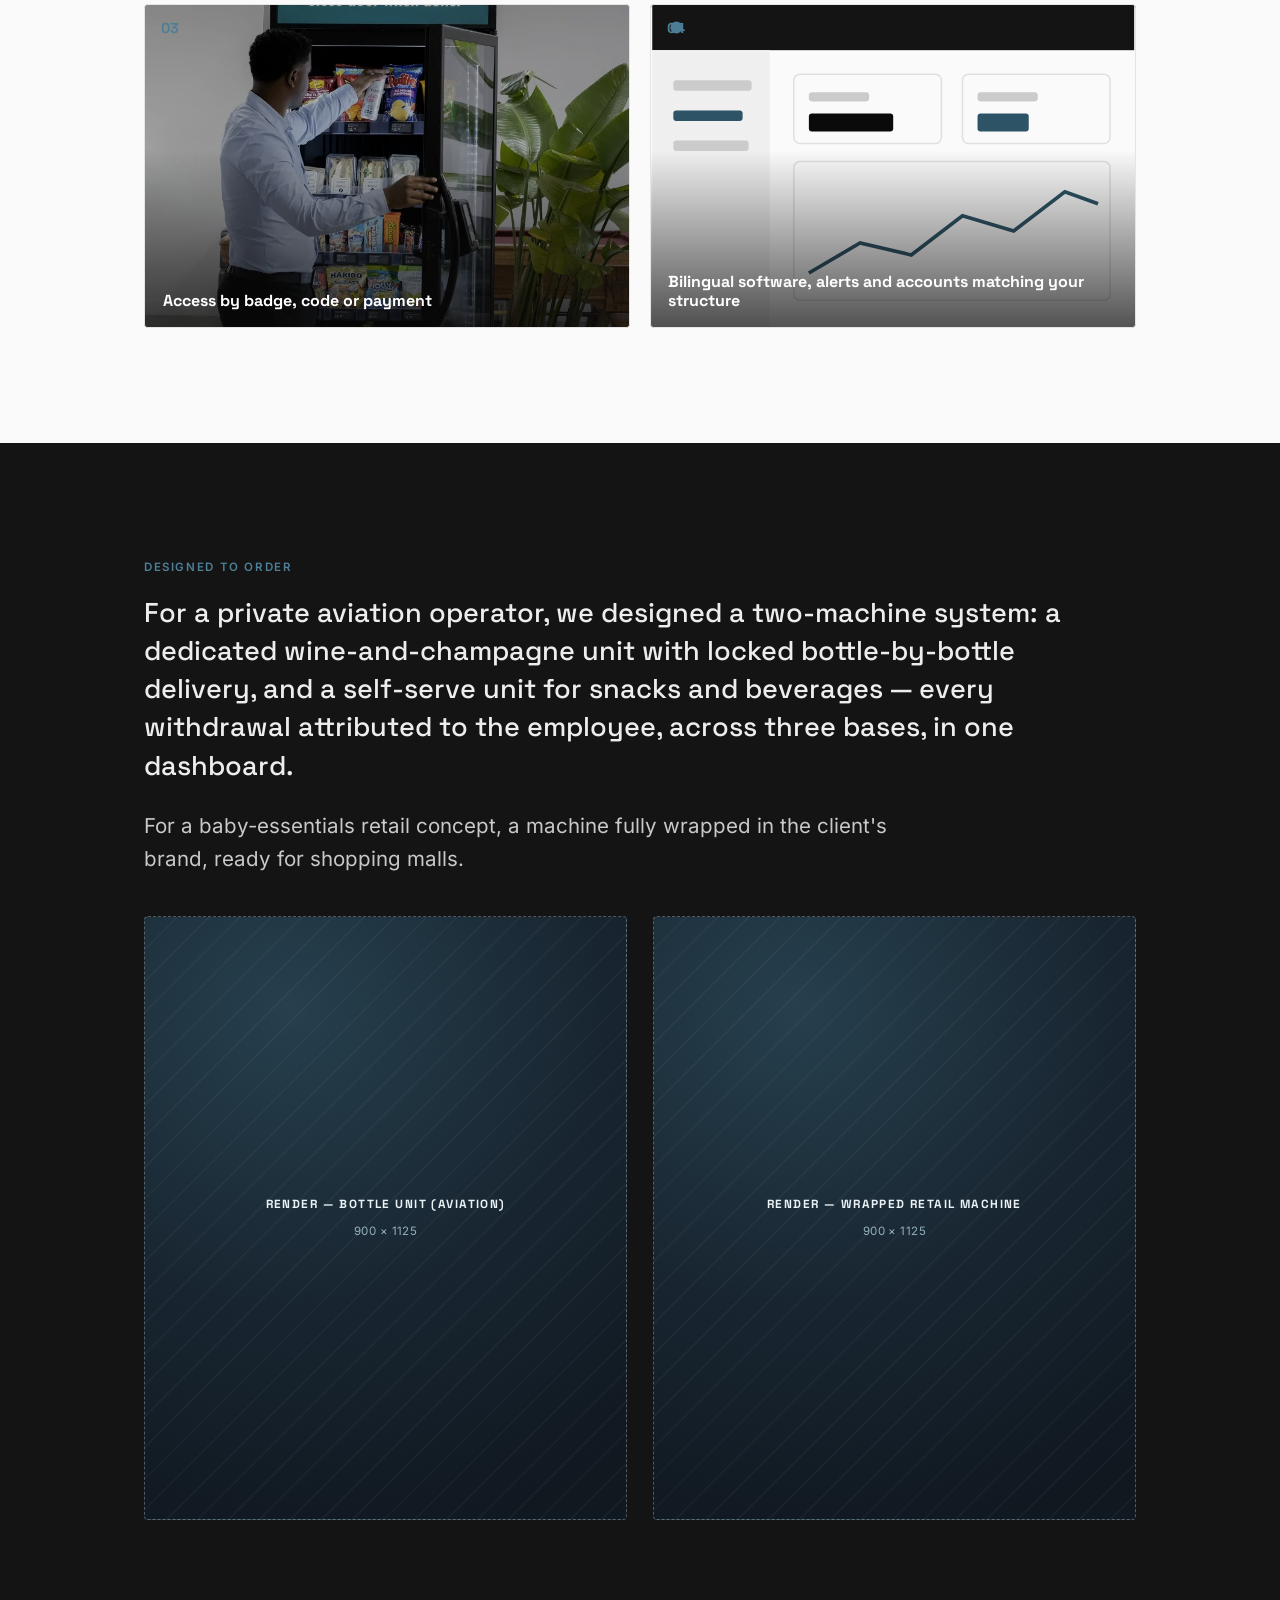
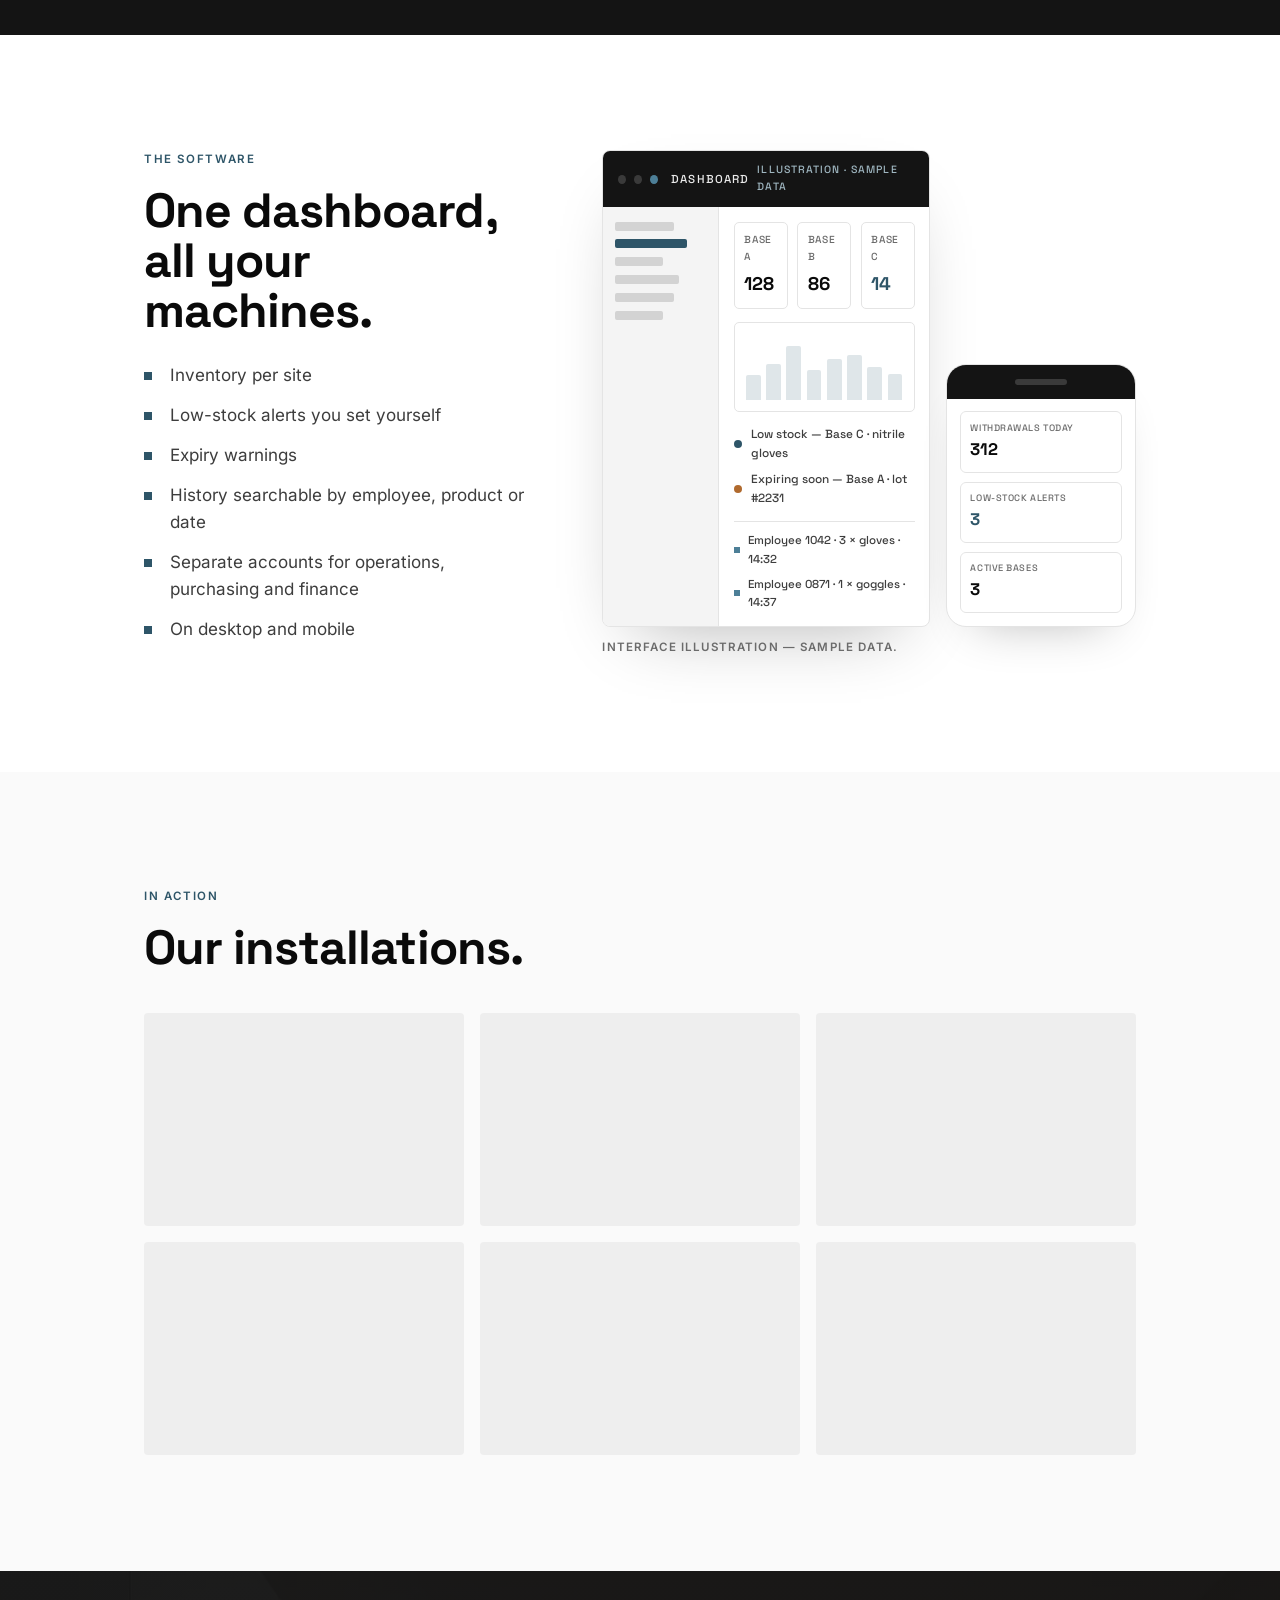
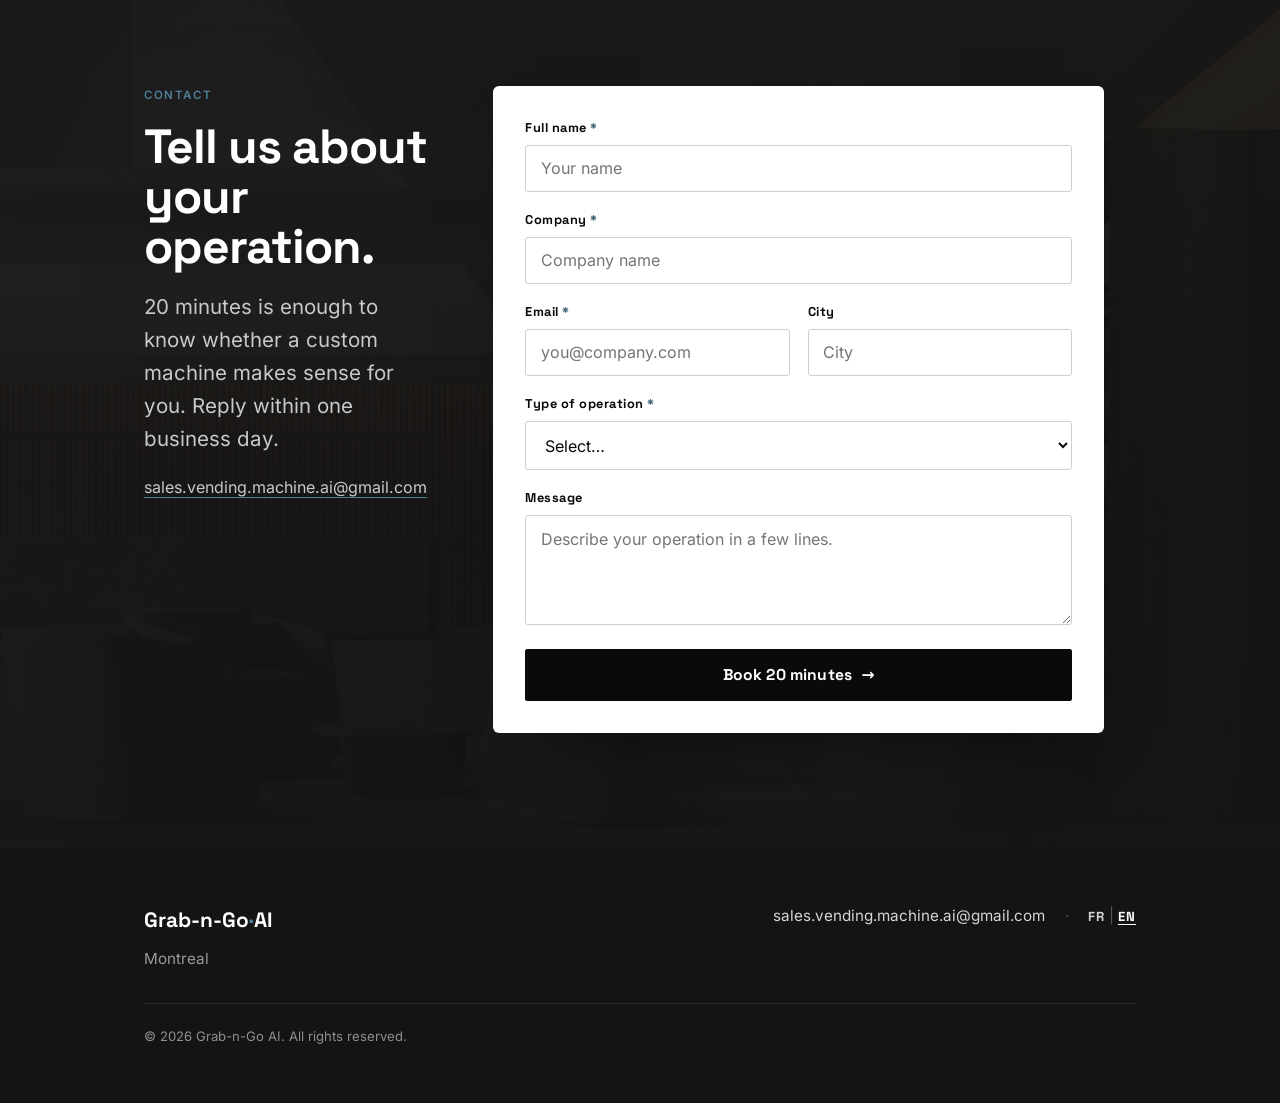
==== commit b2092b41: "fixe design part 1" ====
--- a/en/index.html
+++ b/en/index.html
@@ -24,10 +24,8 @@
   <link rel="icon" type="image/png" sizes="32x32" href="../assets/faviconlogo.jpg">
   <link rel="apple-touch-icon" href="../assets/faviconlogo.jpg">
 
-  <link rel="preconnect" href="https://fonts.googleapis.com">
-  <link rel="preconnect" href="https://fonts.gstatic.com" crossorigin>
-  <link rel="stylesheet"
-    href="https://fonts.googleapis.com/css2?family=Inter:wght@400;500;600&family=Space+Grotesk:wght@500;600;700&display=swap">
+  <link rel="preload" href="../assets/fonts/space-grotesk-700.woff2" as="font" type="font/woff2" crossorigin>
+  <link rel="preload" href="../assets/fonts/inter-400.woff2" as="font" type="font/woff2" crossorigin>
   <link rel="stylesheet" href="../assets/site.css">
 </head>
 
@@ -38,14 +36,12 @@
   <header class="site-header">
     <div class="wrap site-header__inner">
       <a class="brand" href="/en/" aria-label="Grab-n-Go AI — home">Grab-n-Go<span class="dot">·</span>AI</a>
-
       <nav class="nav nav-desktop" aria-label="Primary">
         <a class="navlink" href="#models">Models</a>
         <a class="navlink" href="#how-it-works">How it works</a>
         <a class="navlink" href="#customization">Custom</a>
         <a class="navlink" href="#dashboard">Software</a>
       </nav>
-
       <div class="nav-actions">
         <div class="lang" role="group" aria-label="Langue / Language">
           <a href="/" hreflang="fr-ca">FR</a>
@@ -66,64 +62,75 @@
 
   <main id="content">
     <!-- ------------------------------ Hero ------------------------------ -->
-    <section class="hero wrap">
-      <p class="eyebrow">Custom vending machines</p>
-      <h1>Vending machines built around your operation.</h1>
-      <p class="lede">
-        Badge-controlled internal inventory, or retail vending in your own brand.
-        Every machine is configured for one client: shelving, access, wrap and software.
-      </p>
-      <div class="hero-cta">
-        <a class="btn" href="#contact">Book 20 minutes <span class="arrow" aria-hidden="true">→</span></a>
-        <span class="hero-note">Montreal · Reply within one business day</span>
+    <section class="hero">
+      <div class="wrap hero__grid">
+        <div class="hero__text">
+          <p class="eyebrow">Custom vending machines</p>
+          <h1>Vending machines built around your operation.</h1>
+          <p class="lede">
+            Badge-controlled internal inventory, or retail vending in your own brand.
+            Every machine is configured for one client: shelving, access, wrap and software.
+          </p>
+          <div class="hero-cta">
+            <a class="btn" href="#contact">Book 20 minutes <span class="arrow" aria-hidden="true">→</span></a>
+            <span class="hero-note">Montreal · Reply within one business day</span>
+          </div>
+        </div>
+        <div class="hero__visual">
+          <div class="render-slot" data-slot="render-hero-machine.webp">
+            <div class="render-slot__inner">
+              <svg class="glyph" viewBox="0 0 24 24" fill="none" stroke="currentColor" stroke-width="1.4"
+                aria-hidden="true">
+                <rect x="5" y="2.5" width="14" height="19" rx="1.5" />
+                <line x1="12" y1="2.5" x2="12" y2="21.5" />
+                <line x1="7" y1="6" x2="10" y2="6" /><line x1="7" y1="9" x2="10" y2="9" />
+                <line x1="7" y1="12" x2="10" y2="12" /><line x1="14.5" y1="16" x2="16.5" y2="16" />
+              </svg>
+              <div class="label">Machine render — coming soon</div>
+              <div class="dims">1000 × 1333</div>
+            </div>
+          </div>
+        </div>
       </div>
 
       <!-- Signature element: the attribution line -->
-      <figure class="attrib" aria-label="Every withdrawal is attributed: badge, item, then name, date, time.">
-        <figcaption class="attrib__label">The attribution line</figcaption>
-        <svg viewBox="0 0 920 210" role="img"
-          aria-label="A badge leads to an item, which leads to a record: name, date, time.">
-          <path class="a-rule" d="M130 150 V180 H755 V155 M460 145 V180" />
-          <circle cx="130" cy="180" r="5" fill="#2e5568" />
-          <circle cx="460" cy="180" r="5" fill="#2e5568" />
-          <circle cx="755" cy="180" r="5" fill="#2e5568" />
-
-          <path d="M300 92 l12 10 -12 10" fill="none" stroke="#9a9a9a" stroke-width="2" />
-          <path d="M600 92 l12 10 -12 10" fill="none" stroke="#9a9a9a" stroke-width="2" />
-
-          <!-- Node 1: badge -->
-          <g class="a-node n1">
-            <rect x="60" y="40" width="140" height="110" rx="8" fill="#fff" stroke="#0a0a0a" stroke-width="2" />
-            <line x1="112" y1="58" x2="148" y2="58" stroke="#0a0a0a" stroke-width="3" stroke-linecap="round" />
-            <circle cx="130" cy="92" r="14" fill="none" stroke="#0a0a0a" stroke-width="2" />
-            <path d="M108 132 a22 22 0 0 1 44 0" fill="none" stroke="#0a0a0a" stroke-width="2" />
-            <text x="130" y="178" text-anchor="middle" font-size="15" font-weight="600" fill="#0a0a0a"
-              letter-spacing="1.5">BADGE</text>
-          </g>
-
-          <!-- Node 2: item -->
-          <g class="a-node n2">
-            <rect x="392" y="48" width="136" height="96" rx="6" fill="#fff" stroke="#0a0a0a" stroke-width="2" />
-            <line x1="392" y1="82" x2="528" y2="82" stroke="#0a0a0a" stroke-width="2" />
-            <rect x="440" y="60" width="40" height="12" rx="2" fill="#2e5568" />
-            <text x="460" y="178" text-anchor="middle" font-size="15" font-weight="600" fill="#0a0a0a"
-              letter-spacing="1.5">ITEM</text>
-          </g>
-
-          <!-- Node 3: attribution readout -->
-          <g class="a-node n3">
-            <rect x="650" y="32" width="212" height="118" rx="8" fill="#fff" stroke="#0a0a0a" stroke-width="2" />
-            <rect x="670" y="52" width="10" height="10" fill="#2e5568" />
-            <text x="692" y="62" font-size="15" font-weight="600" fill="#0a0a0a" letter-spacing="1">NAME</text>
-            <rect x="670" y="86" width="10" height="10" fill="#2e5568" />
-            <text x="692" y="96" font-size="15" font-weight="600" fill="#0a0a0a" letter-spacing="1">DATE</text>
-            <rect x="670" y="120" width="10" height="10" fill="#2e5568" />
-            <text x="692" y="130" font-size="15" font-weight="600" fill="#0a0a0a" letter-spacing="1">TIME</text>
-            <text x="755" y="178" text-anchor="middle" font-size="15" font-weight="600" fill="#0a0a0a"
-              letter-spacing="1.5">ATTRIBUTED</text>
-          </g>
-        </svg>
-      </figure>
+      <div class="wrap">
+        <figure class="attrib" aria-label="Every withdrawal is attributed: badge, item, then name, date, time.">
+          <figcaption class="attrib__label">The attribution line</figcaption>
+          <svg viewBox="0 0 920 210" role="img"
+            aria-label="A badge leads to an item, which leads to a record: name, date, time.">
+            <path class="a-rule" d="M130 150 V180 H755 V155 M460 145 V180" />
+            <circle cx="130" cy="180" r="5" fill="#2e5568" />
+            <circle cx="460" cy="180" r="5" fill="#2e5568" />
+            <circle cx="755" cy="180" r="5" fill="#2e5568" />
+            <path d="M300 92 l12 10 -12 10" fill="none" stroke="#9a9a9a" stroke-width="2" />
+            <path d="M600 92 l12 10 -12 10" fill="none" stroke="#9a9a9a" stroke-width="2" />
+            <g class="a-node n1">
+              <rect x="60" y="40" width="140" height="110" rx="8" fill="#fff" stroke="#0a0a0a" stroke-width="2" />
+              <line x1="112" y1="58" x2="148" y2="58" stroke="#0a0a0a" stroke-width="3" stroke-linecap="round" />
+              <circle cx="130" cy="92" r="14" fill="none" stroke="#0a0a0a" stroke-width="2" />
+              <path d="M108 132 a22 22 0 0 1 44 0" fill="none" stroke="#0a0a0a" stroke-width="2" />
+              <text x="130" y="178" text-anchor="middle" font-size="15" font-weight="600" fill="#0a0a0a" letter-spacing="1.5">BADGE</text>
+            </g>
+            <g class="a-node n2">
+              <rect x="392" y="48" width="136" height="96" rx="6" fill="#fff" stroke="#0a0a0a" stroke-width="2" />
+              <line x1="392" y1="82" x2="528" y2="82" stroke="#0a0a0a" stroke-width="2" />
+              <rect x="440" y="60" width="40" height="12" rx="2" fill="#2e5568" />
+              <text x="460" y="178" text-anchor="middle" font-size="15" font-weight="600" fill="#0a0a0a" letter-spacing="1.5">ITEM</text>
+            </g>
+            <g class="a-node n3">
+              <rect x="650" y="32" width="212" height="118" rx="8" fill="#fff" stroke="#0a0a0a" stroke-width="2" />
+              <rect x="670" y="52" width="10" height="10" fill="#2e5568" />
+              <text x="692" y="62" font-size="15" font-weight="600" fill="#0a0a0a" letter-spacing="1">NAME</text>
+              <rect x="670" y="86" width="10" height="10" fill="#2e5568" />
+              <text x="692" y="96" font-size="15" font-weight="600" fill="#0a0a0a" letter-spacing="1">DATE</text>
+              <rect x="670" y="120" width="10" height="10" fill="#2e5568" />
+              <text x="692" y="130" font-size="15" font-weight="600" fill="#0a0a0a" letter-spacing="1">TIME</text>
+              <text x="755" y="178" text-anchor="middle" font-size="15" font-weight="600" fill="#0a0a0a" letter-spacing="1.5">ATTRIBUTED</text>
+            </g>
+          </svg>
+        </figure>
+      </div>
     </section>
 
     <!-- ---------------------------- Two pillars ------------------------- -->
@@ -131,23 +138,39 @@
       <div class="wrap">
         <p class="eyebrow">Two models, one platform</p>
         <h2 class="h2">Choose what fits your need.</h2>
-        <div class="pillars" style="margin-top:2.5rem">
+        <div class="pillars reveal-up">
           <article class="pillar">
-            <p class="pillar__tag">Model A</p>
-            <h3>Internal inventory control</h3>
-            <p>
-              Your employees badge in, take what they need, and close the door.
-              Every withdrawal is attributed to an employee — product, date, time.
-              No more anonymous withdrawals, emergency reorders, or supply runs.
-            </p>
+            <div class="media">
+              <img src="../assets/pillar-internal-845.webp"
+                srcset="../assets/pillar-internal-640.webp 640w, ../assets/pillar-internal-845.webp 845w"
+                sizes="(max-width:760px) 100vw, 540px" width="845" height="633" loading="lazy" decoding="async"
+                alt="Interior of a door-front machine with refrigerated shelving.">
+            </div>
+            <div class="pillar__body">
+              <p class="pillar__tag">Model A</p>
+              <h3>Internal inventory control</h3>
+              <p>
+                Your employees badge in, take what they need, and close the door.
+                Every withdrawal is attributed to an employee — product, date, time.
+                No more anonymous withdrawals, emergency reorders, or supply runs.
+              </p>
+            </div>
           </article>
           <article class="pillar">
-            <p class="pillar__tag">Model B</p>
-            <h3>Retail in your brand</h3>
-            <p>
-              A machine wrapped in your brand, configured for your product formats,
-              with contactless payment. You sell; we supply the machine and the software.
-            </p>
+            <div class="render-slot" data-slot="render-pillar-retail.webp">
+              <div class="render-slot__inner">
+                <div class="label">Wrapped retail machine render — coming soon</div>
+                <div class="dims">1000 × 750</div>
+              </div>
+            </div>
+            <div class="pillar__body">
+              <p class="pillar__tag">Model B</p>
+              <h3>Retail in your brand</h3>
+              <p>
+                A machine wrapped in your brand, configured for your product formats,
+                with contactless payment. You sell; we supply the machine and the software.
+              </p>
+            </div>
           </article>
         </div>
       </div>
@@ -158,14 +181,50 @@
       <div class="wrap">
         <p class="eyebrow">Who it's for</p>
         <h2 class="h2" style="color:#fff">Built for demanding operations.</h2>
-        <ul class="industries" style="margin-top:2.5rem">
-          <li>Aviation operations and fleets</li>
-          <li>Plants and warehouses</li>
-          <li>Dealerships and shops</li>
-          <li>Construction sites</li>
-          <li>Retail concepts</li>
-          <li>Offices and residences</li>
-        </ul>
+        <div class="ind-grid reveal-up">
+          <div class="ind-card">
+            <img src="../assets/ind-aviation-800.webp"
+              srcset="../assets/ind-aviation-480.webp 480w, ../assets/ind-aviation-800.webp 800w"
+              sizes="(max-width:480px) 100vw, (max-width:820px) 50vw, 340px" width="800" height="533"
+              loading="lazy" decoding="async" alt="Small aircraft inside an aviation hangar.">
+            <span class="ind-label">Aviation operations and fleets</span>
+          </div>
+          <div class="ind-card">
+            <img src="../assets/ind-warehouse-800.webp"
+              srcset="../assets/ind-warehouse-480.webp 480w, ../assets/ind-warehouse-800.webp 800w"
+              sizes="(max-width:480px) 100vw, (max-width:820px) 50vw, 340px" width="800" height="533"
+              loading="lazy" decoding="async" alt="Warehouse aisle lined with racking.">
+            <span class="ind-label">Plants and warehouses</span>
+          </div>
+          <div class="ind-card">
+            <img src="../assets/ind-dealership-800.webp"
+              srcset="../assets/ind-dealership-480.webp 480w, ../assets/ind-dealership-800.webp 800w"
+              sizes="(max-width:480px) 100vw, (max-width:820px) 50vw, 340px" width="800" height="533"
+              loading="lazy" decoding="async" alt="Automotive service bay with a vehicle on a lift.">
+            <span class="ind-label">Dealerships and shops</span>
+          </div>
+          <div class="ind-card">
+            <img src="../assets/ind-construction-800.webp"
+              srcset="../assets/ind-construction-480.webp 480w, ../assets/ind-construction-800.webp 800w"
+              sizes="(max-width:480px) 100vw, (max-width:820px) 50vw, 340px" width="800" height="533"
+              loading="lazy" decoding="async" alt="Two construction workers in protective equipment.">
+            <span class="ind-label">Construction sites</span>
+          </div>
+          <div class="ind-card">
+            <img src="../assets/ind-mall-800.webp"
+              srcset="../assets/ind-mall-480.webp 480w, ../assets/ind-mall-800.webp 800w"
+              sizes="(max-width:480px) 100vw, (max-width:820px) 50vw, 340px" width="800" height="533"
+              loading="lazy" decoding="async" alt="Modern shopping mall interior.">
+            <span class="ind-label">Retail concepts</span>
+          </div>
+          <div class="ind-card">
+            <img src="../assets/ind-office-800.webp"
+              srcset="../assets/ind-office-480.webp 480w, ../assets/ind-office-800.webp 800w"
+              sizes="(max-width:480px) 100vw, (max-width:820px) 50vw, 340px" width="800" height="533"
+              loading="lazy" decoding="async" alt="Bright office space.">
+            <span class="ind-label">Offices and residences</span>
+          </div>
+        </div>
         <p class="industries-note">If your context isn't listed, that's exactly our specialty.</p>
       </div>
     </section>
@@ -175,18 +234,40 @@
       <div class="wrap">
         <p class="eyebrow">How it works</p>
         <h2 class="h2">Three moves. Everything is attributed.</h2>
-        <ol class="steps" style="list-style:none;padding:0">
+        <ol class="steps reveal-up" style="list-style:none;padding:0">
           <li class="step">
+            <div class="badgecard" aria-label="An employee badge is presented to the reader; the door unlocks.">
+              <div class="badgecard__badge">
+                <span class="badgecard__chip" aria-hidden="true"></span>
+                <span class="badgecard__who">
+                  <span class="badgecard__label">Employee badge</span>
+                  <span class="badgecard__num">1042</span>
+                </span>
+              </div>
+              <span class="badgecard__wave" aria-hidden="true"><i></i><i></i><i></i></span>
+              <div class="badgecard__state"><span class="tick"></span> Door unlocked</div>
+            </div>
             <div class="step__num">1</div>
             <h3>Identify</h3>
             <p>The employee presents their badge. The door unlocks.</p>
           </li>
           <li class="step">
+            <div class="media">
+              <img src="../assets/step-take-601.webp"
+                srcset="../assets/step-take-520.webp 520w, ../assets/step-take-601.webp 601w"
+                sizes="(max-width:760px) 100vw, 340px" width="601" height="400" loading="lazy" decoding="async"
+                alt="Open machine door revealing the products.">
+            </div>
             <div class="step__num">2</div>
             <h3>Take</h3>
             <p>Several items, in any order, like a fridge.</p>
           </li>
           <li class="step">
+            <div class="logcard" aria-label="Example of an attributed withdrawal log.">
+              <div class="logrow"><span class="tick"></span> Employee 1042 · 3 × gloves · 14:32</div>
+              <div class="logrow new"><span class="tick"></span> Employee 0871 · 1 × goggles · 14:37</div>
+              <div class="logrow"><span class="tick"></span> Employee 1042 · 2 × wipes · 14:41</div>
+            </div>
             <div class="step__num">3</div>
             <h3>Attribute</h3>
             <p>The door closes; the system identifies what left and attributes it to the employee.
@@ -204,26 +285,64 @@
     </section>
 
     <!-- --------------------------- Customization ------------------------ -->
-    <section class="section" id="customization" style="background:#fafafa">
+    <section class="section section--soft" id="customization">
       <div class="wrap">
         <p class="eyebrow">Custom</p>
         <h2 class="h2">Every machine starts from your requirements, not a catalogue.</h2>
-        <div class="custom-grid">
-          <div class="custom-item">
+        <div class="custom-grid reveal-up">
+          <div class="custom-tile">
+            <div class="render-slot" data-slot="render-custom-wrap.webp">
+              <div class="render-slot__inner">
+                <div class="label">Wrap render — coming soon</div>
+                <div class="dims">800 × 800</div>
+              </div>
+            </div>
             <span class="mark">01</span>
-            <p>Full wrap in your brand</p>
-          </div>
-          <div class="custom-item">
+            <span class="tile-label">Full wrap in your brand</span>
+          </div>
+          <div class="custom-tile">
+            <div class="media">
+              <img src="../assets/custom-shelving-633.webp"
+                srcset="../assets/custom-shelving-520.webp 520w, ../assets/custom-shelving-633.webp 633w"
+                sizes="(max-width:640px) 100vw, 540px" width="633" height="633" loading="lazy" decoding="async"
+                alt="Interior shelving of a machine.">
+            </div>
             <span class="mark">02</span>
-            <p>Shelving fitted to your formats — from packets to bottles</p>
-          </div>
-          <div class="custom-item">
+            <span class="tile-label">Shelving fitted to your formats — from packets to bottles</span>
+          </div>
+          <div class="custom-tile">
+            <div class="media">
+              <img src="../assets/custom-access-803.webp"
+                srcset="../assets/custom-access-520.webp 520w, ../assets/custom-access-803.webp 803w"
+                sizes="(max-width:640px) 100vw, 540px" width="803" height="803" loading="lazy" decoding="async"
+                alt="Close-up of the machine access and interface.">
+            </div>
             <span class="mark">03</span>
-            <p>Access by badge, code or payment</p>
-          </div>
-          <div class="custom-item">
+            <span class="tile-label">Access by badge, code or payment</span>
+          </div>
+          <div class="custom-tile">
+            <div class="miniframe" aria-hidden="true">
+              <svg viewBox="0 0 320 214" role="img" aria-label="Software preview.">
+                <rect width="320" height="214" fill="#fff" />
+                <rect width="320" height="30" fill="#141414" />
+                <circle cx="16" cy="15" r="4" fill="#4d7f97" />
+                <rect x="0" y="30" width="78" height="184" fill="#f4f4f4" />
+                <rect x="14" y="50" width="52" height="7" rx="2" fill="#cfcfcf" />
+                <rect x="14" y="70" width="46" height="7" rx="2" fill="#2e5568" />
+                <rect x="14" y="90" width="50" height="7" rx="2" fill="#cfcfcf" />
+                <rect x="94" y="46" width="98" height="46" rx="4" fill="#fff" stroke="#e4e4e4" />
+                <rect x="206" y="46" width="98" height="46" rx="4" fill="#fff" stroke="#e4e4e4" />
+                <rect x="104" y="58" width="40" height="6" rx="2" fill="#cfcfcf" />
+                <rect x="104" y="72" width="56" height="12" rx="2" fill="#0a0a0a" />
+                <rect x="216" y="58" width="40" height="6" rx="2" fill="#cfcfcf" />
+                <rect x="216" y="72" width="34" height="12" rx="2" fill="#2e5568" />
+                <rect x="94" y="104" width="210" height="92" rx="4" fill="#fff" stroke="#e4e4e4" />
+                <polyline points="104,178 138,158 172,166 206,140 240,150 274,124 296,132"
+                  fill="none" stroke="#2e5568" stroke-width="2.4" />
+              </svg>
+            </div>
             <span class="mark">04</span>
-            <p>Bilingual software, alerts and accounts matching your structure</p>
+            <span class="tile-label">Bilingual software, alerts and accounts matching your structure</span>
           </div>
         </div>
       </div>
@@ -233,7 +352,7 @@
     <section class="section section--panel case">
       <div class="wrap">
         <p class="eyebrow">Designed to order</p>
-        <p class="lede-body" style="color:#ededed;font-family:var(--font-display);font-weight:400;font-size:clamp(1.15rem,2.4vw,1.7rem);line-height:1.4;max-width:52ch">
+        <p style="color:#ededed;font-family:var(--font-display);font-weight:400;font-size:clamp(1.15rem,2.4vw,1.7rem);line-height:1.4;max-width:52ch">
           For a private aviation operator, we designed a two-machine system: a dedicated
           wine-and-champagne unit with locked bottle-by-bottle delivery, and a self-serve unit for snacks
           and beverages — every withdrawal attributed to the employee, across three bases, in one dashboard.
@@ -242,6 +361,20 @@
           For a baby-essentials retail concept, a machine fully wrapped in the client's brand,
           ready for shopping malls.
         </p>
+        <div class="case-visuals reveal-up">
+          <div class="render-slot" data-slot="render-case-aviation.webp">
+            <div class="render-slot__inner">
+              <div class="label">Render — bottle unit (aviation)</div>
+              <div class="dims">900 × 1125</div>
+            </div>
+          </div>
+          <div class="render-slot" data-slot="render-case-retail.webp">
+            <div class="render-slot__inner">
+              <div class="label">Render — wrapped retail machine</div>
+              <div class="dims">900 × 1125</div>
+            </div>
+          </div>
+        </div>
       </div>
     </section>
 
@@ -261,60 +394,101 @@
           </ul>
         </div>
         <figure>
-          <div class="mock">
-            <!-- Monochrome interface illustration — no real client data -->
-            <svg viewBox="0 0 640 420" role="img" aria-label="Dashboard interface illustration.">
-              <rect width="640" height="420" fill="#ffffff" />
-              <rect x="0" y="0" width="640" height="52" fill="#141414" />
-              <circle cx="26" cy="26" r="6" fill="#4d7f97" />
-              <rect x="44" y="20" width="120" height="12" rx="2" fill="#e9e9e9" />
-              <rect x="520" y="18" width="96" height="16" rx="8" fill="#2e5568" />
-              <rect x="0" y="52" width="150" height="368" fill="#f4f4f4" />
-              <rect x="24" y="84" width="102" height="10" rx="2" fill="#cfcfcf" />
-              <rect x="24" y="116" width="86" height="10" rx="2" fill="#cfcfcf" />
-              <rect x="24" y="148" width="94" height="10" rx="2" fill="#2e5568" />
-              <rect x="24" y="180" width="78" height="10" rx="2" fill="#cfcfcf" />
-              <rect x="24" y="212" width="90" height="10" rx="2" fill="#cfcfcf" />
-              <g>
-                <rect x="174" y="76" width="132" height="72" rx="6" fill="#fff" stroke="#e4e4e4" />
-                <rect x="190" y="92" width="52" height="8" rx="2" fill="#cfcfcf" />
-                <rect x="190" y="110" width="72" height="20" rx="2" fill="#0a0a0a" />
-                <rect x="322" y="76" width="132" height="72" rx="6" fill="#fff" stroke="#e4e4e4" />
-                <rect x="338" y="92" width="52" height="8" rx="2" fill="#cfcfcf" />
-                <rect x="338" y="110" width="60" height="20" rx="2" fill="#0a0a0a" />
-                <rect x="470" y="76" width="146" height="72" rx="6" fill="#fff" stroke="#e4e4e4" />
-                <rect x="486" y="92" width="60" height="8" rx="2" fill="#cfcfcf" />
-                <rect x="486" y="110" width="44" height="20" rx="2" fill="#2e5568" />
-              </g>
-              <rect x="174" y="168" width="280" height="140" rx="6" fill="#fff" stroke="#e4e4e4" />
-              <polyline points="190,280 226,250 262,262 298,222 334,236 370,198 406,214 442,186"
-                fill="none" stroke="#2e5568" stroke-width="3" />
-              <line x1="190" y1="292" x2="442" y2="292" stroke="#e4e4e4" />
-              <rect x="470" y="168" width="146" height="140" rx="6" fill="#fff" stroke="#e4e4e4" />
-              <rect x="486" y="184" width="60" height="8" rx="2" fill="#cfcfcf" />
-              <circle cx="492" cy="212" r="4" fill="#2e5568" /><rect x="504" y="208" width="96" height="8" rx="2" fill="#e2e2e2" />
-              <circle cx="492" cy="238" r="4" fill="#2e5568" /><rect x="504" y="234" width="80" height="8" rx="2" fill="#e2e2e2" />
-              <circle cx="492" cy="264" r="4" fill="#2e5568" /><rect x="504" y="260" width="88" height="8" rx="2" fill="#e2e2e2" />
-              <rect x="174" y="328" width="442" height="72" rx="6" fill="#fff" stroke="#e4e4e4" />
-              <line x1="174" y1="356" x2="616" y2="356" stroke="#eee" />
-              <rect x="190" y="340" width="70" height="8" rx="2" fill="#cfcfcf" />
-              <rect x="300" y="340" width="70" height="8" rx="2" fill="#cfcfcf" />
-              <rect x="410" y="340" width="70" height="8" rx="2" fill="#cfcfcf" />
-              <rect x="520" y="340" width="70" height="8" rx="2" fill="#cfcfcf" />
-              <rect x="190" y="372" width="70" height="8" rx="2" fill="#e2e2e2" />
-              <rect x="300" y="372" width="70" height="8" rx="2" fill="#e2e2e2" />
-              <rect x="410" y="372" width="70" height="8" rx="2" fill="#e2e2e2" />
-              <rect x="520" y="372" width="70" height="8" rx="2" fill="#e2e2e2" />
-            </svg>
+          <div class="dashwrap">
+            <div class="dashboard">
+              <div class="db-bar">
+                <span class="dbdot"></span><span class="dbdot"></span><span class="dbdot live"></span>
+                <span class="dbtitle">Dashboard</span>
+                <span class="dbtag">Illustration · sample data</span>
+              </div>
+              <div class="db-body">
+                <div class="db-side">
+                  <div class="s w1"></div><div class="s on"></div><div class="s w2"></div>
+                  <div class="s w3"></div><div class="s w1"></div><div class="s w2"></div>
+                </div>
+                <div class="db-main">
+                  <div class="db-sites">
+                    <div class="db-site"><div class="name">Base A</div><div class="val">128</div></div>
+                    <div class="db-site"><div class="name">Base B</div><div class="val">86</div></div>
+                    <div class="db-site"><div class="name">Base C</div><div class="val accent">14</div></div>
+                  </div>
+                  <div class="db-chart">
+                    <div class="bars">
+                      <div class="b" style="--h:38%"></div>
+                      <div class="b" style="--h:54%"></div>
+                      <div class="b grow" style="--h:20%;--h2:82%"></div>
+                      <div class="b" style="--h:46%"></div>
+                      <div class="b" style="--h:62%"></div>
+                      <div class="b grow" style="--h:24%;--h2:68%"></div>
+                      <div class="b" style="--h:50%"></div>
+                      <div class="b" style="--h:40%"></div>
+                    </div>
+                  </div>
+                  <div class="db-alerts">
+                    <div class="db-alert"><span class="pip low"></span> Low stock — Base C · nitrile gloves</div>
+                    <div class="db-alert"><span class="pip exp"></span> Expiring soon — Base A · lot #2231</div>
+                  </div>
+                  <div class="db-log">
+                    <div class="db-logline"><span class="tk"></span> Employee 1042 · 3 × gloves · 14:32</div>
+                    <div class="db-logline new"><span class="tk"></span> Employee 0871 · 1 × goggles · 14:37</div>
+                  </div>
+                </div>
+              </div>
+            </div>
+            <div class="phone" aria-hidden="true">
+              <div class="p-top"><span class="p-notch"></span></div>
+              <div class="p-body">
+                <div class="p-stat"><div class="k">Withdrawals today</div><div class="v">312</div></div>
+                <div class="p-stat"><div class="k">Low-stock alerts</div><div class="v accent">3</div></div>
+                <div class="p-stat"><div class="k">Active bases</div><div class="v">3</div></div>
+              </div>
+            </div>
           </div>
           <figcaption>Interface illustration — sample data.</figcaption>
         </figure>
       </div>
     </section>
 
+    <!-- ----------------------------- Gallery ---------------------------- -->
+    <section class="section section--soft" id="in-action">
+      <div class="wrap">
+        <p class="eyebrow">In action</p>
+        <h2 class="h2">Our installations.</h2>
+        <div class="gallery-grid reveal-up">
+          <button class="gallery-item" data-full="../assets/gal-1-1344.webp" data-alt="Complete machine system.">
+            <img src="../assets/gal-1-800.webp" width="800" height="533" loading="lazy" decoding="async"
+              sizes="(max-width:480px) 100vw, (max-width:820px) 50vw, 340px" alt="Complete machine system.">
+          </button>
+          <button class="gallery-item" data-full="../assets/gal-2-1600.webp" data-alt="Lobby installation.">
+            <img src="../assets/gal-2-800.webp" width="800" height="533" loading="lazy" decoding="async"
+              sizes="(max-width:480px) 100vw, (max-width:820px) 50vw, 340px" alt="Lobby installation.">
+          </button>
+          <button class="gallery-item" data-full="../assets/gal-3-1600.webp" data-alt="Library installation.">
+            <img src="../assets/gal-3-800.webp" width="800" height="533" loading="lazy" decoding="async"
+              sizes="(max-width:480px) 100vw, (max-width:820px) 50vw, 340px" alt="Library installation.">
+          </button>
+          <button class="gallery-item" data-full="../assets/gal-4-1600.webp" data-alt="Office installation.">
+            <img src="../assets/gal-4-800.webp" width="800" height="533" loading="lazy" decoding="async"
+              sizes="(max-width:480px) 100vw, (max-width:820px) 50vw, 340px" alt="Office installation.">
+          </button>
+          <button class="gallery-item" data-full="../assets/gal-5-1600.webp" data-alt="Lounge installation.">
+            <img src="../assets/gal-5-800.webp" width="800" height="533" loading="lazy" decoding="async"
+              sizes="(max-width:480px) 100vw, (max-width:820px) 50vw, 340px" alt="Lounge installation.">
+          </button>
+          <button class="gallery-item" data-full="../assets/gal-6-1600.webp" data-alt="Residential installation.">
+            <img src="../assets/gal-6-800.webp" width="800" height="533" loading="lazy" decoding="async"
+              sizes="(max-width:480px) 100vw, (max-width:820px) 50vw, 340px" alt="Residential installation.">
+          </button>
+        </div>
+      </div>
+    </section>
+
     <!-- ---------------------------- CTA + form -------------------------- -->
-    <section class="section" id="contact" style="background:#fafafa">
-      <div class="wrap contact">
+    <section class="section contact contact--dark" id="contact">
+      <div class="contact__bg" aria-hidden="true">
+        <img src="../assets/cta-bg-1600.webp" width="1600" height="900" loading="lazy" decoding="async" alt="">
+      </div>
+      <div class="wrap contact__inner">
         <div>
           <p class="eyebrow">Contact</p>
           <h2 class="h2">Tell us about your operation.</h2>
@@ -323,7 +497,7 @@
             Reply within one business day.
           </p>
           <p class="lede" style="font-size:1rem">
-            <a href="mailto:sales.vending.machine.ai@gmail.com" style="border-bottom:1px solid var(--accent)">sales.vending.machine.ai@gmail.com</a>
+            <a href="mailto:sales.vending.machine.ai@gmail.com" style="border-bottom:1px solid var(--accent-hi)">sales.vending.machine.ai@gmail.com</a>
           </p>
         </div>
 
@@ -338,13 +512,11 @@
             <input type="text" id="name" name="name" required minlength="2" pattern=".*\S.*"
               autocomplete="name" placeholder="Your name">
           </div>
-
           <div class="field">
             <label for="company">Company <span class="req" aria-hidden="true">*</span></label>
             <input type="text" id="company" name="company" required minlength="2" pattern=".*\S.*"
               autocomplete="organization" placeholder="Company name">
           </div>
-
           <div class="form-row">
             <div class="field">
               <label for="email">Email <span class="req" aria-hidden="true">*</span></label>
@@ -356,7 +528,6 @@
               <input type="text" id="city" name="city" autocomplete="address-level2" placeholder="City">
             </div>
           </div>
-
           <div class="field">
             <label for="operation">Type of operation <span class="req" aria-hidden="true">*</span></label>
             <select id="operation" name="operation" required>
@@ -370,13 +541,11 @@
               <option value="other">Other</option>
             </select>
           </div>
-
           <div class="field">
             <label for="message">Message</label>
             <textarea id="message" name="message" rows="4"
               placeholder="Describe your operation in a few lines."></textarea>
           </div>
-
           <button type="submit" class="btn">Book 20 minutes <span class="arrow" aria-hidden="true">→</span></button>
         </form>
       </div>
@@ -405,6 +574,14 @@
     </div>
   </footer>
 
+  <!-- Lightbox -->
+  <div class="lightbox" aria-hidden="true" role="dialog" aria-modal="true" aria-label="Gallery">
+    <button class="lightbox__close" aria-label="Close">×</button>
+    <button class="lightbox__nav prev" aria-label="Previous">‹</button>
+    <img src="" alt="">
+    <button class="lightbox__nav next" aria-label="Next">›</button>
+  </div>
+
   <script src="../assets/site.js" defer></script>
 </body>
 
--- a/assets/site.css
+++ b/assets/site.css
@@ -4,17 +4,39 @@
    Bespoke stylesheet (no framework). Shared by FR (/) and EN (/en/).
    ========================================================================== */
 
+/* ------------------------- Self-hosted fonts ---------------------------- */
+@font-face {
+  font-family: "Space Grotesk"; font-style: normal; font-weight: 500;
+  font-display: swap; src: url("fonts/space-grotesk-500.woff2") format("woff2");
+}
+@font-face {
+  font-family: "Space Grotesk"; font-style: normal; font-weight: 700;
+  font-display: swap; src: url("fonts/space-grotesk-700.woff2") format("woff2");
+}
+@font-face {
+  font-family: "Inter"; font-style: normal; font-weight: 400;
+  font-display: swap; src: url("fonts/inter-400.woff2") format("woff2");
+}
+@font-face {
+  font-family: "Inter"; font-style: normal; font-weight: 500;
+  font-display: swap; src: url("fonts/inter-500.woff2") format("woff2");
+}
+@font-face {
+  font-family: "Inter"; font-style: normal; font-weight: 600;
+  font-display: swap; src: url("fonts/inter-600.woff2") format("woff2");
+}
+
 :root {
-  --ink: #0a0a0a;          /* near-black text */
-  --ink-2: #3d3d3d;        /* secondary text */
-  --ink-3: #6b6b6b;        /* muted / captions */
-  --paper: #ffffff;        /* page background */
-  --panel: #141414;        /* deep charcoal panel */
-  --panel-2: #1e1e1e;      /* charcoal card on panel */
-  --line: #e4e4e4;         /* hairline rules on paper */
-  --line-2: #2c2c2c;       /* hairline rules on charcoal */
-  --accent: #2e5568;       /* restrained steel — glass reflection */
-  --accent-hi: #4d7f97;    /* accent, lighter (on dark) */
+  --ink: #0a0a0a;
+  --ink-2: #3d3d3d;
+  --ink-3: #6b6b6b;
+  --paper: #ffffff;
+  --panel: #141414;
+  --panel-2: #1e1e1e;
+  --line: #e4e4e4;
+  --line-2: #2c2c2c;
+  --accent: #2e5568;
+  --accent-hi: #4d7f97;
   --focus: #2e5568;
 
   --font-display: "Space Grotesk", "Segoe UI", system-ui, sans-serif;
@@ -52,19 +74,19 @@
   letter-spacing: -0.02em;
   margin: 0;
 }
-
 p { margin: 0; }
 
 /* --------------------------- Layout helpers ----------------------------- */
 .wrap { width: 100%; max-width: var(--wrap); margin-inline: auto; padding-inline: var(--gutter); }
 .section { padding-block: var(--section-y); }
 .section--panel { background: var(--panel); color: #f4f4f4; }
+.section--soft { background: #fafafa; }
 
 .eyebrow {
-  font-family: var(--font-display);
+  font-family: var(--font-body);
   font-weight: 600;
   font-size: 0.72rem;
-  letter-spacing: 0.22em;
+  letter-spacing: 0.14em;
   text-transform: uppercase;
   color: var(--accent);
   margin: 0 0 1.1rem;
@@ -75,19 +97,21 @@
 .lede { font-size: clamp(1.05rem, 1.6vw, 1.3rem); color: var(--ink-2); max-width: 62ch; margin-top: 1.25rem; }
 .section--panel .lede { color: #c9c9c9; }
 
-/* Skip link */
 .skip-link {
   position: absolute; left: -999px; top: 0; z-index: 200;
   background: var(--ink); color: #fff; padding: 12px 18px; border-radius: 0 0 6px 0;
 }
 .skip-link:focus { left: 0; }
 
-/* Global visible focus */
-:focus-visible {
-  outline: 3px solid var(--focus);
-  outline-offset: 3px;
-  border-radius: 2px;
-}
+:focus-visible { outline: 3px solid var(--focus); outline-offset: 3px; border-radius: 2px; }
+
+/* ------------------------ One reveal style ------------------------------ */
+.reveal-up { opacity: 0; transform: translateY(22px); transition: opacity .7s ease, transform .7s ease; }
+.reveal-up.is-visible { opacity: 1; transform: none; }
+@media (prefers-reduced-motion: reduce) {
+  .reveal-up { opacity: 1; transform: none; transition: none; }
+}
+.no-js .reveal-up { opacity: 1; transform: none; }
 
 /* ------------------------------ Buttons --------------------------------- */
 .btn {
@@ -98,7 +122,7 @@
   border: 1.5px solid var(--ink);
   background: var(--ink); color: #fff;
   border-radius: 2px; cursor: pointer;
-  transition: background .18s ease, color .18s ease, transform .18s ease;
+  transition: background .18s ease, color .18s ease;
 }
 .btn:hover { background: #fff; color: var(--ink); }
 .btn .arrow { transition: transform .18s ease; }
@@ -107,9 +131,7 @@
 .btn--ghost:hover { background: var(--ink); color: #fff; }
 .btn--onpanel { background: #fff; color: var(--ink); border-color: #fff; }
 .btn--onpanel:hover { background: transparent; color: #fff; }
-@media (prefers-reduced-motion: reduce) {
-  .btn, .btn .arrow { transition: none; }
-}
+@media (prefers-reduced-motion: reduce) { .btn, .btn .arrow { transition: none; } }
 
 /* ------------------------------- Header --------------------------------- */
 .site-header {
@@ -129,14 +151,10 @@
 }
 .brand .dot { color: var(--accent); }
 .nav { display: flex; align-items: center; gap: clamp(1rem, 2.5vw, 2rem); }
-.nav a.navlink {
-  font-size: 0.95rem; color: var(--ink-2);
-  padding: .4rem 0; position: relative;
-}
+.nav a.navlink { font-size: 0.95rem; color: var(--ink-2); padding: .4rem 0; }
 .nav a.navlink:hover { color: var(--ink); }
 .nav-actions { display: flex; align-items: center; gap: 1rem; }
 
-/* Language toggle */
 .lang {
   font-family: var(--font-display); font-weight: 600;
   font-size: 0.8rem; letter-spacing: 0.08em; text-transform: uppercase;
@@ -147,10 +165,8 @@
 .lang a[aria-current="true"] { background: var(--ink); color: #fff; }
 .lang a:not([aria-current="true"]):hover { background: #f2f2f2; color: var(--ink); }
 
-.header-cta { display: inline-flex; }
-
-/* mobile nav */
 .nav-toggle { display: none; }
+.mobile-nav { display: none; }
 @media (max-width: 860px) {
   .nav-desktop { display: none; }
   .header-cta.header-cta--desktop { display: none; }
@@ -160,170 +176,341 @@
     padding: .5rem .7rem; font-size: .85rem; color: var(--ink);
     font-family: var(--font-display); font-weight: 600;
   }
-  .mobile-nav {
-    display: none; border-top: 1px solid var(--line); background: #fff;
-  }
+  .mobile-nav { display: none; border-top: 1px solid var(--line); background: #fff; }
   .mobile-nav.open { display: block; }
-  .mobile-nav a {
+  /* :not(.btn) — otherwise this rule overrides the CTA's white text and padding,
+     rendering the booking button black-on-black. */
+  .mobile-nav a:not(.btn) {
     display: block; padding: 1rem var(--gutter); border-bottom: 1px solid var(--line);
     font-family: var(--font-display); font-weight: 600; color: var(--ink);
   }
   .mobile-nav .btn { margin: 1rem var(--gutter); }
 }
 
+/* ------------------------ Media treatment helpers ----------------------- */
+.media { position: relative; overflow: hidden; border-radius: 4px; background: #eee; }
+.media img { width: 100%; height: 100%; object-fit: cover; display: block; }
+
+/* Brand-toned render placeholder */
+.render-slot {
+  position: relative; border-radius: 4px; overflow: hidden;
+  background:
+    repeating-linear-gradient(135deg, rgba(255,255,255,.03) 0 2px, transparent 2px 22px),
+    radial-gradient(120% 90% at 30% 15%, #26404e 0%, #182530 55%, #101820 100%);
+  border: 1px dashed rgba(255,255,255,.28);
+  display: grid; place-items: center; color: #cfe0e8; text-align: center;
+  min-height: 180px;
+}
+.render-slot__inner { padding: 1.4rem; }
+.render-slot .glyph { width: 40px; height: 40px; margin: 0 auto .8rem; opacity: .8; }
+.render-slot .label {
+  font-family: var(--font-display); font-weight: 600; font-size: .82rem;
+  letter-spacing: .12em; text-transform: uppercase; color: #eaf2f6;
+}
+.render-slot .dims {
+  margin-top: .5rem; font-family: var(--font-body); font-size: .72rem;
+  letter-spacing: .04em; color: #93b0bd;
+}
+
 /* -------------------------------- Hero ---------------------------------- */
-.hero { padding-top: clamp(48px, 8vw, 96px); padding-bottom: var(--section-y); }
-.hero h1 {
-  font-size: clamp(2.4rem, 6.6vw, 5rem);
-  max-width: 16ch;
-  margin-top: 1.2rem;
-}
+.hero {
+  position: relative;
+  padding-top: clamp(40px, 6vw, 80px); padding-bottom: var(--section-y);
+  background:
+    radial-gradient(120% 120% at 85% 0%, #f3f5f6 0%, rgba(255,255,255,0) 55%),
+    linear-gradient(#ffffff, #ffffff);
+}
+.hero::after {  /* subtle grain */
+  content: ""; position: absolute; inset: 0; pointer-events: none; opacity: .5;
+  background-image: url("data:image/svg+xml,%3Csvg xmlns='http://www.w3.org/2000/svg' width='120' height='120'%3E%3Cfilter id='n'%3E%3CfeTurbulence type='fractalNoise' baseFrequency='0.9' numOctaves='2'/%3E%3C/filter%3E%3Crect width='100%25' height='100%25' filter='url(%23n)' opacity='0.035'/%3E%3C/svg%3E");
+}
+.hero__grid {
+  position: relative; z-index: 1;
+  display: grid; grid-template-columns: 1.15fr 0.85fr; gap: clamp(2rem, 5vw, 4rem);
+  align-items: center;
+}
+@media (max-width: 900px) { .hero__grid { grid-template-columns: 1fr; } }
+.hero h1 { font-size: clamp(2.4rem, 6vw, 4.2rem); max-width: 15ch; margin-top: 1.2rem; }
 .hero .lede { margin-top: 1.6rem; }
 .hero-cta { margin-top: 2.2rem; display: flex; flex-wrap: wrap; gap: 1rem; align-items: center; }
 .hero-note { font-size: .9rem; color: var(--ink-3); }
+.hero__visual .render-slot { aspect-ratio: 3 / 4; min-height: 320px; }
+@media (max-width: 900px) { .hero__visual { max-width: 420px; margin-inline: auto; } }
 
 /* ------------------------ Attribution line motif ------------------------ */
 .attrib {
-  margin-top: clamp(2.5rem, 6vw, 4.5rem);
-  border: 1px solid var(--line);
-  border-radius: 4px;
-  padding: clamp(1.5rem, 4vw, 2.75rem);
-  background:
-    linear-gradient(180deg, #fafafa, #ffffff);
+  margin-top: clamp(2.5rem, 6vw, 3.5rem);
+  border: 1px solid var(--line); border-radius: 4px;
+  padding: clamp(1.4rem, 3.5vw, 2.4rem);
+  background: linear-gradient(180deg, #fafafa, #ffffff);
 }
 .attrib__label {
-  font-family: var(--font-display); font-weight: 600;
-  font-size: .7rem; letter-spacing: .2em; text-transform: uppercase;
-  color: var(--ink-3); margin-bottom: 1.4rem;
+  font-family: var(--font-body); font-weight: 600;
+  font-size: .7rem; letter-spacing: .14em; text-transform: uppercase;
+  color: var(--ink-3); margin-bottom: 1.2rem;
 }
 .attrib svg { width: 100%; height: auto; overflow: visible; }
-.attrib .a-node text, .attrib .a-cap {
-  font-family: var(--font-display);
-}
-
-/* scroll-reveal: line draws + nodes fade. Only animation on the page. */
 .attrib .a-rule {
-  stroke: var(--accent);
-  stroke-width: 2;
-  fill: none;
-  stroke-dasharray: var(--len, 1000);
-  stroke-dashoffset: var(--len, 1000);
+  stroke: var(--accent); stroke-width: 2; fill: none;
+  stroke-dasharray: var(--len, 1000); stroke-dashoffset: var(--len, 1000);
 }
 .attrib .a-node { opacity: 0; }
-.attrib.reveal .a-rule {
-  animation: draw 1.2s ease forwards;
-}
+.attrib.reveal .a-rule { animation: draw 1.2s ease forwards; }
 .attrib.reveal .a-node { animation: fadein .5s ease forwards; }
 .attrib.reveal .a-node.n1 { animation-delay: .15s; }
 .attrib.reveal .a-node.n2 { animation-delay: .6s; }
 .attrib.reveal .a-node.n3 { animation-delay: 1.05s; }
 @keyframes draw { to { stroke-dashoffset: 0; } }
 @keyframes fadein { to { opacity: 1; } }
-
 @media (prefers-reduced-motion: reduce) {
   .attrib .a-rule { stroke-dashoffset: 0; animation: none; }
   .attrib .a-node { opacity: 1; animation: none; }
 }
-/* If JS never runs, still show everything */
 .no-js .attrib .a-rule { stroke-dashoffset: 0; }
 .no-js .attrib .a-node { opacity: 1; }
 
 /* ------------------------------ Pillars --------------------------------- */
-.pillars { display: grid; grid-template-columns: 1fr 1fr; gap: clamp(1rem, 3vw, 2rem); }
+.pillars { display: grid; grid-template-columns: 1fr 1fr; gap: clamp(1rem, 3vw, 2rem); margin-top: 2.5rem; }
 @media (max-width: 760px) { .pillars { grid-template-columns: 1fr; } }
-.pillar {
-  border: 1px solid var(--line); border-radius: 4px;
-  padding: clamp(1.6rem, 3.5vw, 2.6rem);
-  display: flex; flex-direction: column; gap: 1rem;
-  background: #fff;
-}
+.pillar { border: 1px solid var(--line); border-radius: 4px; overflow: hidden; background: #fff; display: flex; flex-direction: column; }
+.pillar .media, .pillar .render-slot { aspect-ratio: 16 / 10; border-radius: 0; border-left: 0; border-right: 0; border-top: 0; }
+.pillar__body { padding: clamp(1.5rem, 3.5vw, 2.4rem); display: flex; flex-direction: column; gap: .9rem; }
 .pillar__tag {
-  font-family: var(--font-display); font-weight: 600;
-  font-size: .7rem; letter-spacing: .18em; text-transform: uppercase; color: var(--accent);
+  font-family: var(--font-body); font-weight: 600; font-size: .7rem;
+  letter-spacing: .12em; text-transform: uppercase; color: var(--accent);
 }
 .pillar h3 { font-size: clamp(1.4rem, 2.6vw, 1.9rem); }
 .pillar p { color: var(--ink-2); }
 
-/* ---------------------------- Industries strip -------------------------- */
-.industries { display: flex; flex-wrap: wrap; gap: .6rem; }
-.industries li {
-  list-style: none;
-  border: 1px solid var(--line-2);
-  color: #eaeaea;
-  padding: .7rem 1.1rem; border-radius: 2px;
-  font-family: var(--font-display); font-weight: 500; font-size: .95rem;
-}
-.industries { padding: 0; margin: 0; }
+/* ------------------------- Industry photo cards ------------------------- */
+.ind-grid { display: grid; grid-template-columns: repeat(3, 1fr); gap: clamp(.8rem, 2vw, 1.2rem); margin-top: 2.5rem; }
+@media (max-width: 820px) { .ind-grid { grid-template-columns: repeat(2, 1fr); } }
+@media (max-width: 480px) { .ind-grid { grid-template-columns: 1fr; } }
+.ind-card {
+  position: relative; border-radius: 4px; overflow: hidden; aspect-ratio: 3 / 2;
+  display: block; background: #111;
+}
+.ind-card img {
+  width: 100%; height: 100%; object-fit: cover;
+  filter: brightness(.62) contrast(1.02); transition: filter .35s ease, transform .5s ease;
+}
+.ind-card::after {
+  content: ""; position: absolute; inset: 0;
+  background: linear-gradient(180deg, rgba(10,10,10,.05) 40%, rgba(10,10,10,.72) 100%);
+}
+.ind-card .ind-label {
+  position: absolute; z-index: 2; left: 0; right: 0; bottom: 0;
+  padding: 1rem 1.1rem; color: #fff;
+  font-family: var(--font-display); font-weight: 600; font-size: 1.02rem; line-height: 1.2;
+}
+.ind-card:hover img { filter: brightness(.78) contrast(1.04); transform: scale(1.03); }
+@media (prefers-reduced-motion: reduce) { .ind-card img { transition: none; } .ind-card:hover img { transform: none; } }
 .industries-note { margin-top: 1.8rem; color: #b8b8b8; font-size: 1.05rem; }
 
 /* ----------------------------- How it works ----------------------------- */
-.steps { display: grid; grid-template-columns: repeat(3, 1fr); gap: clamp(1.2rem, 3vw, 2.5rem); margin-top: 3rem; }
+.steps { display: grid; grid-template-columns: repeat(3, 1fr); gap: clamp(1.2rem, 3vw, 2rem); margin-top: 3rem; }
 @media (max-width: 760px) { .steps { grid-template-columns: 1fr; } }
 .step { border-top: 2px solid var(--ink); padding-top: 1.2rem; }
+.step .media { aspect-ratio: 3 / 2; margin-bottom: 1.1rem; }
 .step__num {
   font-family: var(--font-display); font-weight: 700; font-size: 2.4rem;
   line-height: 1; color: var(--accent); letter-spacing: -0.03em;
 }
 .step h3 { font-size: 1.3rem; margin: .7rem 0 .5rem; }
 .step p { color: var(--ink-2); font-size: .98rem; }
+
+/* mini withdrawal log (step 3 + reused) */
+.logcard { background: var(--panel); border-radius: 6px; padding: 1rem; margin-bottom: 1.1rem; aspect-ratio: 3 / 2; display: flex; flex-direction: column; justify-content: center; gap: .5rem; }
+.logcard .logrow {
+  display: flex; align-items: center; gap: .6rem; color: #dfe7ea;
+  font-family: var(--font-display); font-weight: 500; font-size: .8rem; letter-spacing: .01em;
+}
+.logcard .logrow .tick { width: 7px; height: 7px; background: var(--accent-hi); flex: none; }
+.logcard .logrow.new { opacity: 0; transform: translateX(-8px); }
+.logcard.is-visible .logrow.new { animation: logIn .5s ease .2s forwards; }
+@keyframes logIn { to { opacity: 1; transform: none; } }
+@media (prefers-reduced-motion: reduce) { .logcard .logrow.new { opacity: 1; transform: none; animation: none; } }
+
+/* badge tap card (step 1) — code-built sibling of .logcard */
+.badgecard {
+  background: var(--panel); border-radius: 6px; padding: 1rem; margin-bottom: 1.1rem;
+  aspect-ratio: 3 / 2; display: flex; flex-direction: column; justify-content: center; gap: .8rem;
+}
+.badgecard__badge {
+  display: flex; align-items: center; gap: .7rem;
+  background: var(--panel-2); border: 1px solid var(--line-2);
+  border-radius: 4px; padding: .6rem .7rem;
+}
+.badgecard__chip { width: 22px; height: 16px; flex: none; border-radius: 2px; background: var(--accent-hi); }
+.badgecard__who { display: flex; flex-direction: column; line-height: 1.3; min-width: 0; }
+.badgecard__label {
+  font-size: .6rem; letter-spacing: .14em; text-transform: uppercase; color: var(--ink-3);
+}
+.badgecard__num {
+  font-family: var(--font-display); font-weight: 700; font-size: .95rem;
+  color: #dfe7ea; letter-spacing: .02em;
+}
+.badgecard__wave { display: flex; align-items: flex-end; gap: .3rem; height: 18px; padding-left: .2rem; }
+.badgecard__wave i { width: 5px; border-radius: 1px; background: var(--accent-hi); opacity: .2; }
+.badgecard__wave i:nth-child(1) { height: 8px; }
+.badgecard__wave i:nth-child(2) { height: 13px; }
+.badgecard__wave i:nth-child(3) { height: 18px; }
+.badgecard.is-visible .badgecard__wave i { animation: tapIn .35s ease forwards; }
+.badgecard.is-visible .badgecard__wave i:nth-child(2) { animation-delay: .12s; }
+.badgecard.is-visible .badgecard__wave i:nth-child(3) { animation-delay: .24s; }
+@keyframes tapIn { to { opacity: .9; } }
+.badgecard__state {
+  display: flex; align-items: center; gap: .6rem; color: #dfe7ea;
+  font-family: var(--font-display); font-weight: 500; font-size: .8rem; letter-spacing: .01em;
+  opacity: 0; transform: translateX(-8px);
+}
+.badgecard .tick { width: 7px; height: 7px; background: var(--accent-hi); flex: none; }
+.badgecard.is-visible .badgecard__state { animation: logIn .5s ease .38s forwards; }
+@media (prefers-reduced-motion: reduce) {
+  .badgecard__wave i { opacity: .9; animation: none; }
+  .badgecard__state { opacity: 1; transform: none; animation: none; }
+}
+
 .footnote {
   margin-top: 2.6rem; padding: 1.1rem 1.3rem;
   border-left: 3px solid var(--accent); background: #f7f7f7;
   color: var(--ink-2); font-size: .95rem; border-radius: 0 3px 3px 0;
 }
-
-/* Documented-claim callout */
 .claim {
   margin-top: 2.6rem; font-family: var(--font-display); font-weight: 500;
   font-size: clamp(1.05rem, 2vw, 1.35rem); color: var(--ink);
   max-width: 46ch; line-height: 1.35;
 }
-.claim small { display:block; font-family: var(--font-body); font-weight:400; font-size:.8rem; color: var(--ink-3); margin-top:.7rem; letter-spacing:0; }
+.claim small { display: block; font-family: var(--font-body); font-weight: 400; font-size: .8rem; color: var(--ink-3); margin-top: .7rem; letter-spacing: 0; }
 
 /* ---------------------------- Customization ----------------------------- */
-.custom-grid { display: grid; grid-template-columns: 1fr 1fr; gap: 0; margin-top: 2.5rem; border: 1px solid var(--line); border-radius: 4px; overflow: hidden; }
+.custom-grid { display: grid; grid-template-columns: 1fr 1fr; gap: clamp(.8rem, 2vw, 1.2rem); margin-top: 2.5rem; }
 @media (max-width: 640px) { .custom-grid { grid-template-columns: 1fr; } }
-.custom-item { padding: clamp(1.4rem, 3vw, 2rem); border-right: 1px solid var(--line); border-bottom: 1px solid var(--line); }
-.custom-grid .custom-item:nth-child(2n) { border-right: none; }
-.custom-grid .custom-item:nth-last-child(-n+2) { border-bottom: none; }
-@media (max-width: 640px) {
-  .custom-item { border-right: none; }
-  .custom-grid .custom-item:last-child { border-bottom: none; }
-}
-.custom-item span.mark { color: var(--accent); font-family: var(--font-display); font-weight: 700; }
-.custom-item p { font-family: var(--font-display); font-weight: 500; font-size: 1.08rem; margin-top: .6rem; }
+.custom-tile { position: relative; border-radius: 4px; overflow: hidden; aspect-ratio: 3 / 2; background: #111; border: 1px solid var(--line); }
+.custom-tile .media, .custom-tile .render-slot, .custom-tile .miniframe { position: absolute; inset: 0; border-radius: 0; }
+.custom-tile img { width: 100%; height: 100%; object-fit: cover; filter: brightness(.7); }
+.custom-tile::after { content: ""; position: absolute; inset: 0; background: linear-gradient(180deg, rgba(10,10,10,.02) 45%, rgba(10,10,10,.7) 100%); }
+.custom-tile .render-slot { border-radius: 0; }
+.custom-tile .render-slot::after { display: none; }
+.custom-tile .tile-label {
+  position: absolute; z-index: 3; left: 0; right: 0; bottom: 0; padding: 1rem 1.1rem;
+  color: #fff; font-family: var(--font-display); font-weight: 600; font-size: 1rem; line-height: 1.22;
+}
+.custom-tile .mark { position: absolute; z-index: 3; top: .8rem; left: 1rem; color: var(--accent-hi); font-family: var(--font-display); font-weight: 700; font-size: .9rem; }
+/* mini dashboard frame inside a tile */
+.miniframe { background: #fff; }
+.miniframe svg { width: 100%; height: 100%; }
 
 /* ------------------------------ Case ------------------------------------ */
-.case p { font-size: clamp(1.1rem, 2.1vw, 1.5rem); line-height: 1.45; max-width: 40ch; color: #ededed; font-family: var(--font-display); font-weight: 400; }
-.case .lede-body { max-width: 62ch; }
+.case-visuals { display: grid; grid-template-columns: 1fr 1fr; gap: clamp(1rem, 3vw, 1.6rem); margin-top: 2.5rem; }
+@media (max-width: 620px) { .case-visuals { grid-template-columns: 1fr 1fr; } }
+.case-visuals .render-slot { aspect-ratio: 4 / 5; }
+.case-visuals .render-slot .label { font-size: .74rem; }
 
 /* ----------------------------- Dashboard -------------------------------- */
-.dash { display: grid; grid-template-columns: 1fr 1.15fr; gap: clamp(2rem, 5vw, 4rem); align-items: center; }
-@media (max-width: 860px) { .dash { grid-template-columns: 1fr; } }
+.dash { display: grid; grid-template-columns: 0.85fr 1.15fr; gap: clamp(2rem, 5vw, 4rem); align-items: center; }
+@media (max-width: 900px) { .dash { grid-template-columns: 1fr; } }
 .dash ul { margin: 1.6rem 0 0; padding: 0; }
 .dash li { list-style: none; padding-left: 1.6rem; position: relative; margin-bottom: .8rem; color: var(--ink-2); }
 .dash li::before { content: ""; position: absolute; left: 0; top: .6em; width: 8px; height: 8px; background: var(--accent); }
 .dash figure { margin: 0; }
-.dash figcaption { margin-top: .7rem; font-size: .78rem; letter-spacing: .12em; text-transform: uppercase; color: var(--ink-3); font-family: var(--font-display); font-weight: 600; }
-.mock {
-  border: 1px solid var(--line); border-radius: 6px; overflow: hidden; background: #fff;
-  box-shadow: 0 24px 60px -30px rgba(0,0,0,.28);
-}
+.dash figcaption { margin-top: .7rem; font-size: .72rem; letter-spacing: .1em; text-transform: uppercase; color: var(--ink-3); font-family: var(--font-body); font-weight: 600; }
+
+/* live dashboard component */
+.dashwrap { display: grid; grid-template-columns: 1fr; gap: 1rem; }
+.dashboard {
+  border: 1px solid var(--line); border-radius: 8px; overflow: hidden; background: #fff;
+  box-shadow: 0 30px 70px -34px rgba(0,0,0,.32); font-family: var(--font-display);
+}
+.db-bar { background: var(--panel); display: flex; align-items: center; gap: .5rem; padding: .7rem .9rem; }
+.db-bar .dbdot { width: 9px; height: 9px; border-radius: 50%; background: #3a3a3a; }
+.db-bar .dbdot.live { background: var(--accent-hi); }
+.db-bar .dbtitle { color: #eaeaea; font-size: .72rem; letter-spacing: .1em; text-transform: uppercase; margin-left: .3rem; }
+.db-bar .dbtag { margin-left: auto; color: #9fb6c0; font-size: .66rem; letter-spacing: .1em; text-transform: uppercase; }
+.db-body { display: grid; grid-template-columns: 116px 1fr; }
+.db-side { background: #f4f4f4; border-right: 1px solid var(--line); padding: .9rem .7rem; display: flex; flex-direction: column; gap: .55rem; }
+.db-side .s { height: 9px; border-radius: 2px; background: #d3d3d3; }
+.db-side .s.on { background: var(--accent); width: 78%; }
+.db-side .s.w1 { width: 64%; } .db-side .s.w2 { width: 52%; } .db-side .s.w3 { width: 70%; }
+.db-main { padding: .9rem; display: grid; gap: .8rem; }
+.db-sites { display: grid; grid-template-columns: repeat(3, 1fr); gap: .6rem; }
+.db-site { border: 1px solid var(--line); border-radius: 5px; padding: .6rem; }
+.db-site .name { font-size: .64rem; letter-spacing: .06em; text-transform: uppercase; color: var(--ink-3); }
+.db-site .val { font-size: 1.15rem; font-weight: 700; color: var(--ink); margin-top: .25rem; }
+.db-site .val.accent { color: var(--accent); }
+.db-chart { border: 1px solid var(--line); border-radius: 5px; padding: .7rem; }
+.db-chart .bars { display: flex; align-items: flex-end; gap: .35rem; height: 66px; }
+.db-chart .bars .b { flex: 1; background: #dfe6e9; border-radius: 2px 2px 0 0; height: var(--h, 40%); }
+.db-chart .bars .b.grow { transition: height .9s cubic-bezier(.2,.7,.2,1); }
+.db-alerts { display: grid; gap: .45rem; }
+.db-alert { display: flex; align-items: center; gap: .55rem; font-size: .74rem; color: var(--ink-2); }
+.db-alert .pip { width: 8px; height: 8px; border-radius: 50%; flex: none; }
+.db-alert .pip.low { background: var(--accent); }
+.db-alert .pip.exp { background: #b06a2e; }
+.db-log { border-top: 1px solid var(--line); padding-top: .6rem; display: grid; gap: .4rem; }
+.db-logline { display: flex; align-items: center; gap: .5rem; font-size: .72rem; color: var(--ink-2); }
+.db-logline .tk { width: 6px; height: 6px; background: var(--accent-hi); flex: none; }
+.db-logline.new { opacity: 0; transform: translateX(-8px); }
+.dashboard.is-visible .db-chart .bars .b.grow { height: var(--h2, 70%); }
+.dashboard.is-visible .db-logline.new { animation: logIn .55s ease .35s forwards; }
+@media (prefers-reduced-motion: reduce) {
+  .db-chart .bars .b.grow { transition: none; height: var(--h2, 70%); }
+  .db-logline.new { opacity: 1; transform: none; animation: none; }
+}
+/* phone frame */
+.phone { justify-self: start; width: 190px; border: 1px solid var(--line); border-radius: 20px; overflow: hidden; background: #fff; box-shadow: 0 24px 50px -30px rgba(0,0,0,.3); }
+.phone .p-top { background: var(--panel); height: 34px; display: flex; align-items: center; justify-content: center; }
+.phone .p-notch { width: 52px; height: 6px; border-radius: 4px; background: #3a3a3a; }
+.phone .p-body { padding: .8rem; display: grid; gap: .55rem; }
+.phone .p-stat { border: 1px solid var(--line); border-radius: 6px; padding: .55rem .6rem; }
+.phone .p-stat .k { font-size: .58rem; letter-spacing: .06em; text-transform: uppercase; color: var(--ink-3); font-family: var(--font-display); }
+.phone .p-stat .v { font-size: 1.05rem; font-weight: 700; color: var(--ink); font-family: var(--font-display); }
+.phone .p-stat .v.accent { color: var(--accent); }
+.dash .dashwrap { grid-template-columns: 1fr auto; align-items: end; }
+@media (max-width: 520px) { .dash .dashwrap { grid-template-columns: 1fr; } .phone { justify-self: center; } }
+
+/* ------------------------------ Gallery --------------------------------- */
+.gallery-grid { display: grid; grid-template-columns: repeat(3, 1fr); gap: clamp(.6rem, 1.6vw, 1rem); margin-top: 2.5rem; }
+@media (max-width: 820px) { .gallery-grid { grid-template-columns: repeat(2, 1fr); } }
+@media (max-width: 480px) { .gallery-grid { grid-template-columns: 1fr; } }
+.gallery-item { position: relative; border: 0; padding: 0; margin: 0; cursor: zoom-in; border-radius: 4px; overflow: hidden; aspect-ratio: 3 / 2; background: #eee; }
+.gallery-item img { width: 100%; height: 100%; object-fit: cover; transition: transform .5s ease; }
+.gallery-item:hover img { transform: scale(1.04); }
+@media (prefers-reduced-motion: reduce) { .gallery-item img { transition: none; } .gallery-item:hover img { transform: none; } }
+
+/* lightbox */
+.lightbox { position: fixed; inset: 0; z-index: 300; display: none; place-items: center; background: rgba(8,8,8,.92); padding: 4vw; }
+.lightbox.open { display: grid; }
+.lightbox img { max-width: 100%; max-height: 86vh; width: auto; height: auto; border-radius: 4px; }
+.lightbox__close {
+  position: absolute; top: 18px; right: 20px; width: 44px; height: 44px;
+  background: none; border: 1px solid rgba(255,255,255,.4); border-radius: 3px;
+  color: #fff; font-size: 1.4rem; cursor: pointer; line-height: 1;
+}
+.lightbox__close:hover { background: rgba(255,255,255,.12); }
+.lightbox__nav { position: absolute; top: 50%; transform: translateY(-50%); background: none; border: 1px solid rgba(255,255,255,.4); color: #fff; width: 46px; height: 46px; border-radius: 3px; font-size: 1.4rem; cursor: pointer; }
+.lightbox__nav.prev { left: 16px; } .lightbox__nav.next { right: 16px; }
+.lightbox__nav:hover { background: rgba(255,255,255,.12); }
 
 /* -------------------------------- Form ---------------------------------- */
-.contact { display: grid; grid-template-columns: 0.9fr 1.1fr; gap: clamp(2rem, 5vw, 4.5rem); align-items: start; }
-@media (max-width: 860px) { .contact { grid-template-columns: 1fr; } }
-.form { display: grid; gap: 1.1rem; }
+.contact { position: relative; }
+.contact--dark { background: var(--panel); color: #f3f3f3; overflow: hidden; }
+.contact--dark .eyebrow { color: var(--accent-hi); }
+.contact--dark .h2 { color: #fff; }
+.contact--dark .lede { color: #c9c9c9; }
+.contact__bg { position: absolute; inset: 0; z-index: 0; }
+.contact__bg img { width: 100%; height: 100%; object-fit: cover; opacity: .16; filter: grayscale(.2); }
+.contact__bg::after { content: ""; position: absolute; inset: 0; background: linear-gradient(180deg, rgba(20,20,20,.6), rgba(20,20,20,.86)); }
+.contact__inner { position: relative; z-index: 1; display: grid; grid-template-columns: 0.9fr 1.1fr; gap: clamp(2rem, 5vw, 4.5rem); align-items: start; }
+@media (max-width: 860px) { .contact__inner { grid-template-columns: 1fr; } }
+.form { display: grid; gap: 1.1rem; background: #fff; padding: clamp(1.4rem, 3vw, 2rem); border-radius: 6px; color: var(--ink); box-shadow: 0 30px 70px -40px rgba(0,0,0,.6); }
 .field { display: flex; flex-direction: column; gap: .4rem; }
-.field label {
-  font-family: var(--font-display); font-weight: 600; font-size: .8rem;
-  letter-spacing: .04em; color: var(--ink);
-}
+.field label { font-family: var(--font-display); font-weight: 600; font-size: .8rem; letter-spacing: .04em; color: var(--ink); }
 .field .req { color: var(--accent); }
 .field input, .field select, .field textarea {
   font-family: var(--font-body); font-size: 1rem; color: var(--ink);
-  padding: .8rem .9rem; border: 1.5px solid #cfcfcf; border-radius: 3px;
-  background: #fff; transition: border-color .15s ease;
+  padding: .8rem .9rem; border: 1.5px solid #cfcfcf; border-radius: 3px; background: #fff;
+  transition: border-color .15s ease;
 }
 .field input:focus, .field select:focus, .field textarea:focus {
   outline: none; border-color: var(--accent); box-shadow: 0 0 0 3px rgba(46,85,104,.18);
@@ -357,5 +544,4 @@
 .ty-card .btn { margin-top: 2rem; }
 
 /* utilities */
-.mt-0 { margin-top: 0; }
 .center { text-align: center; }
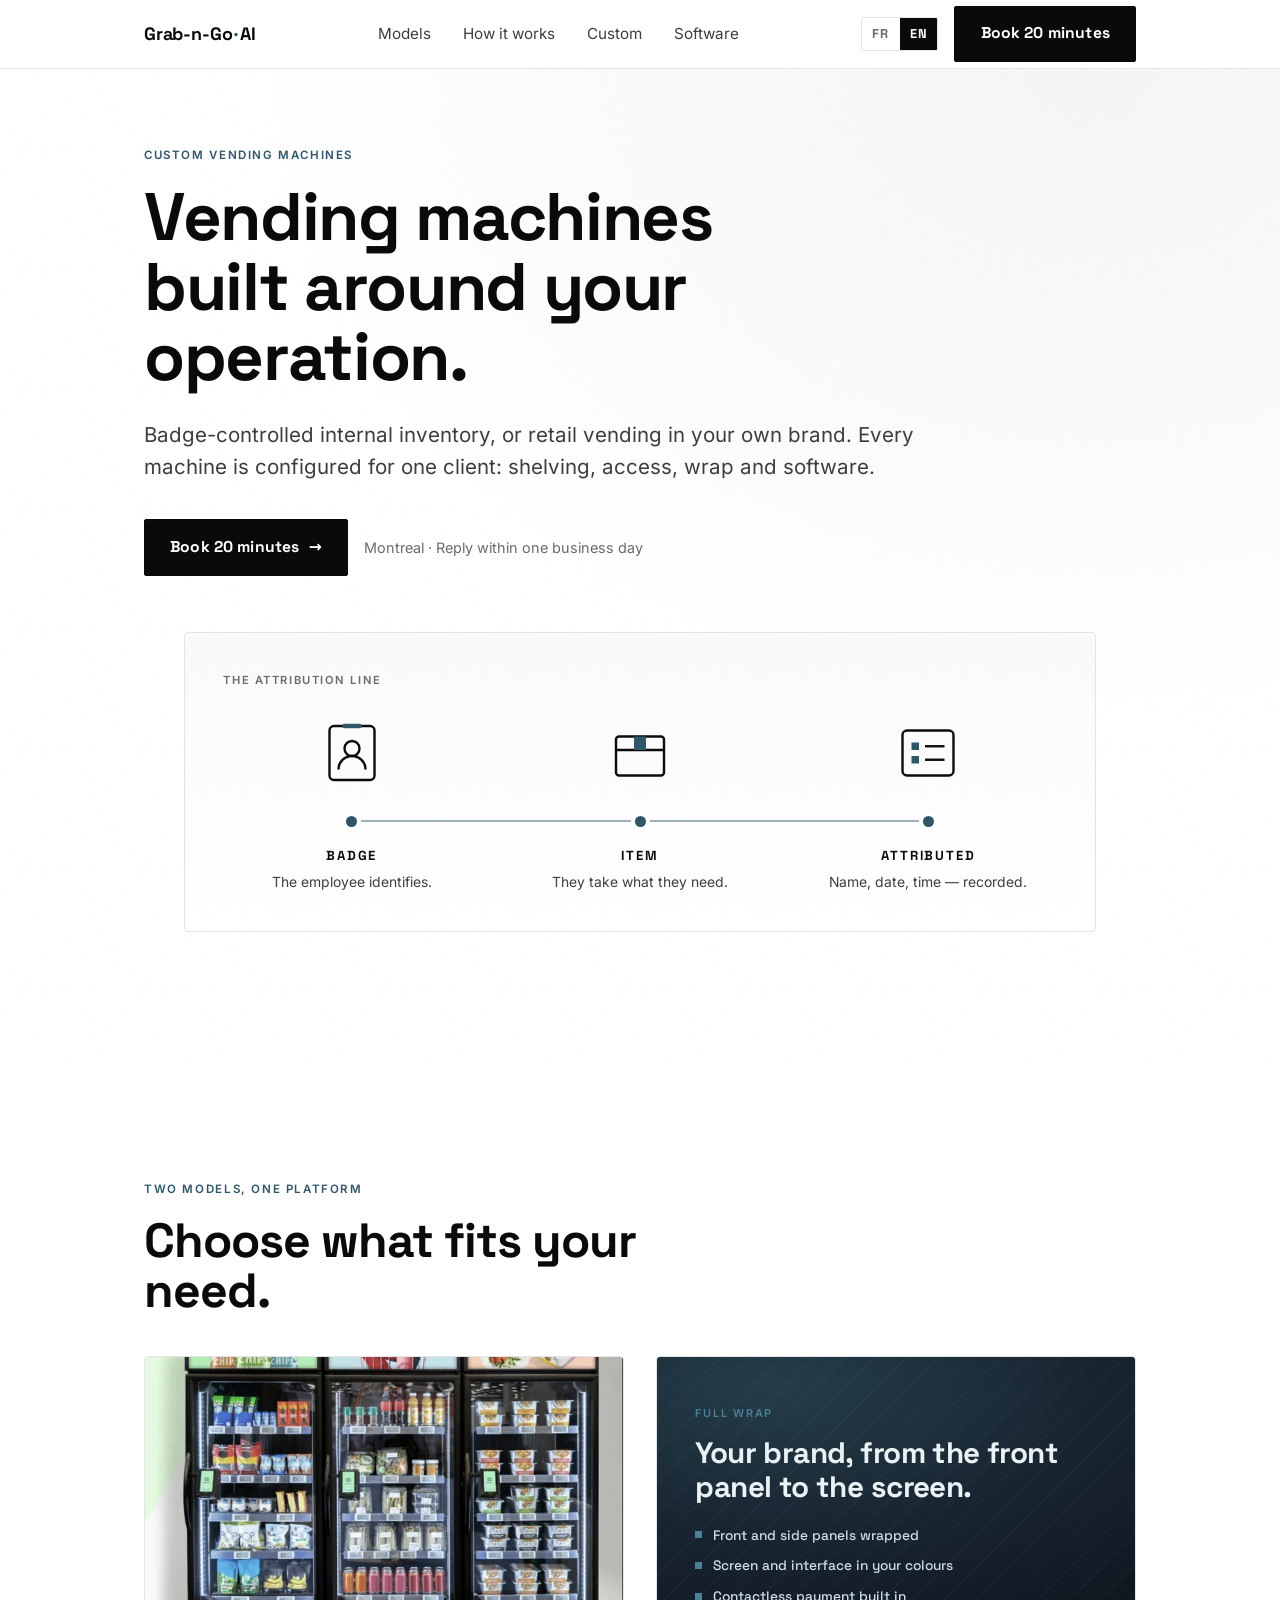
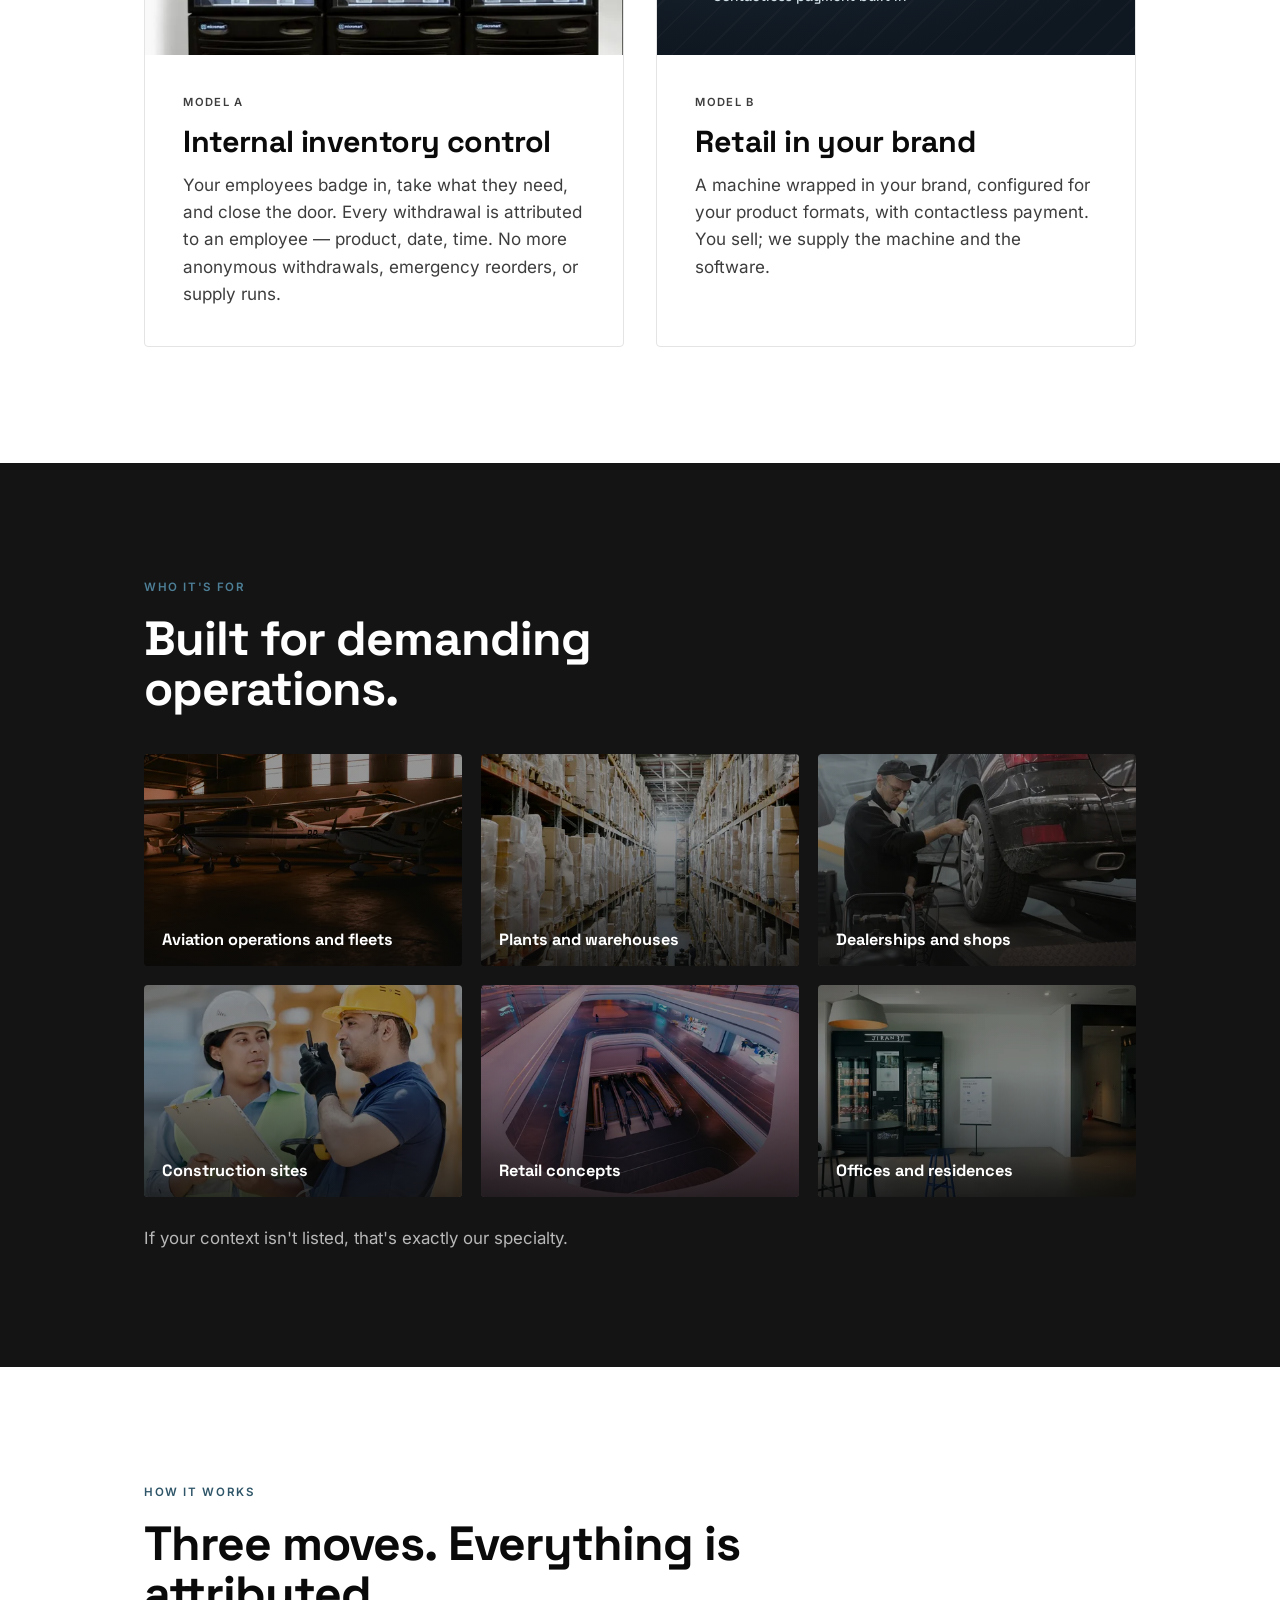
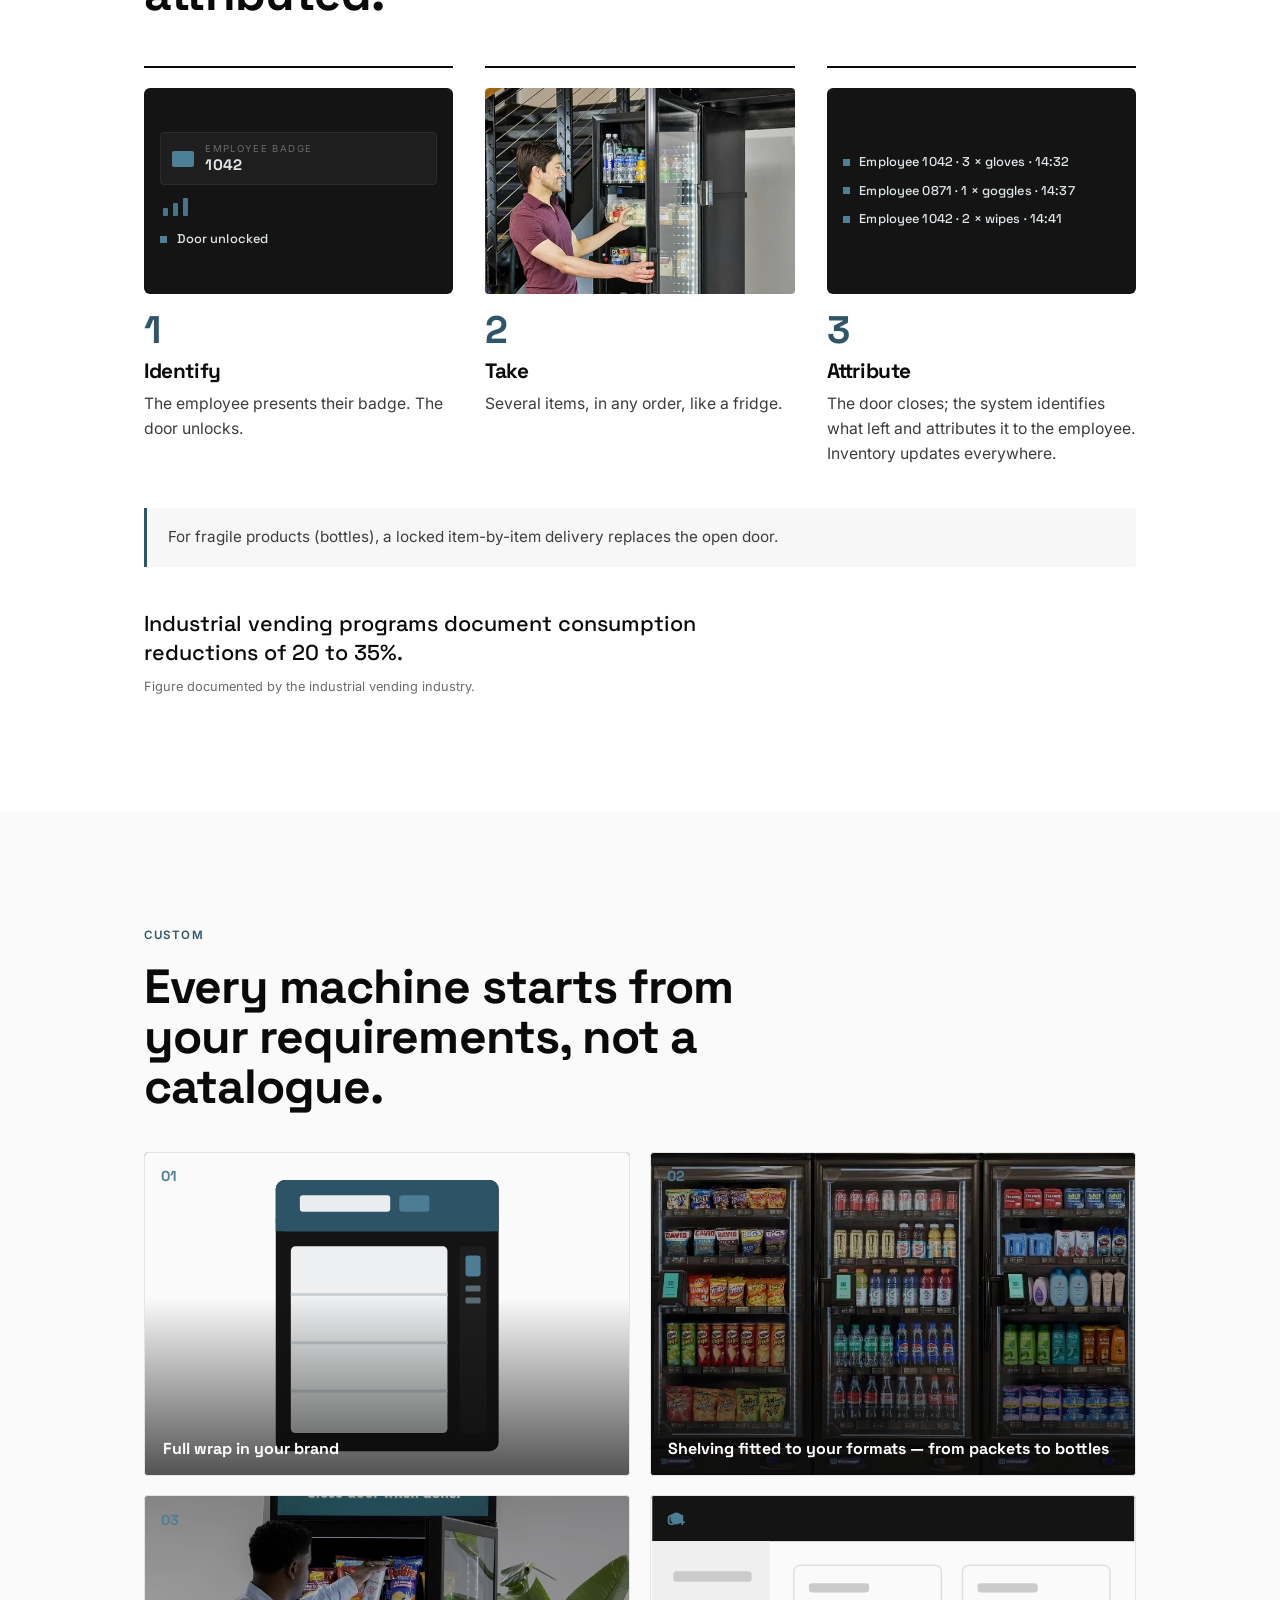
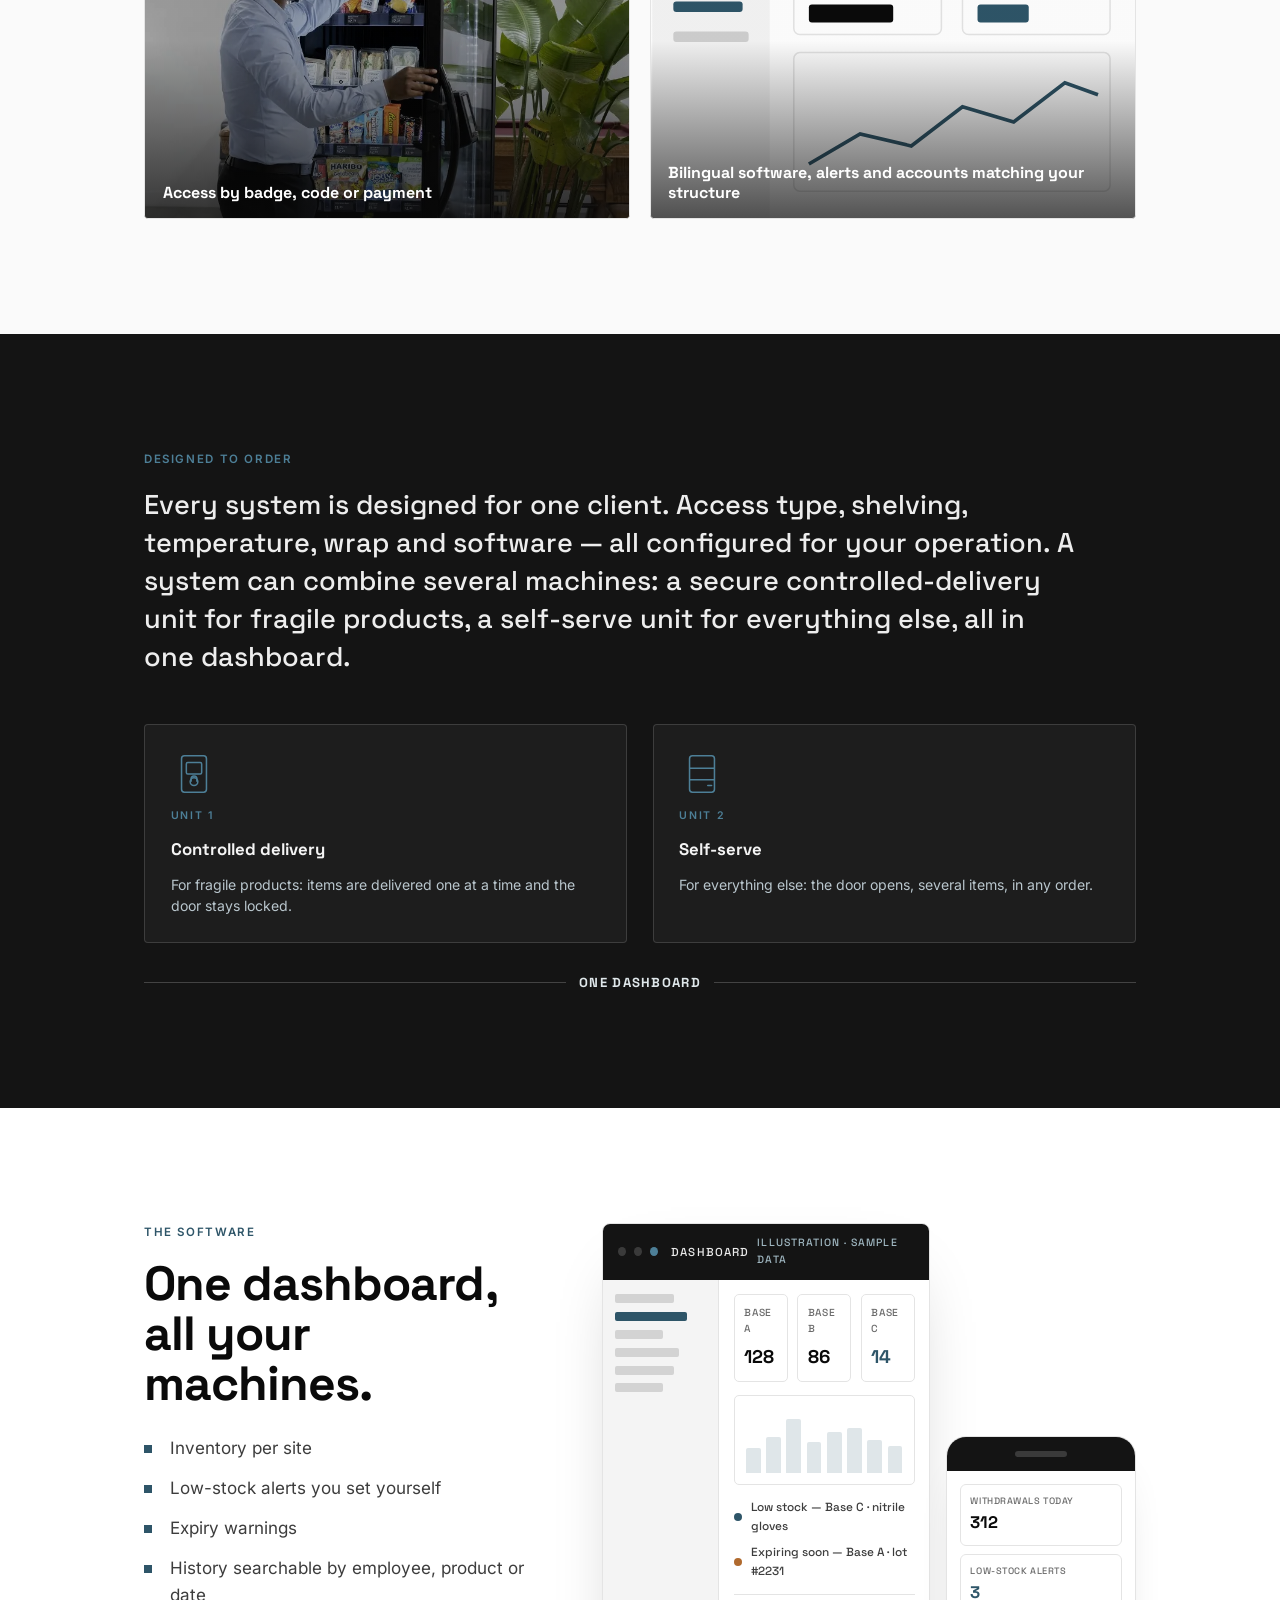
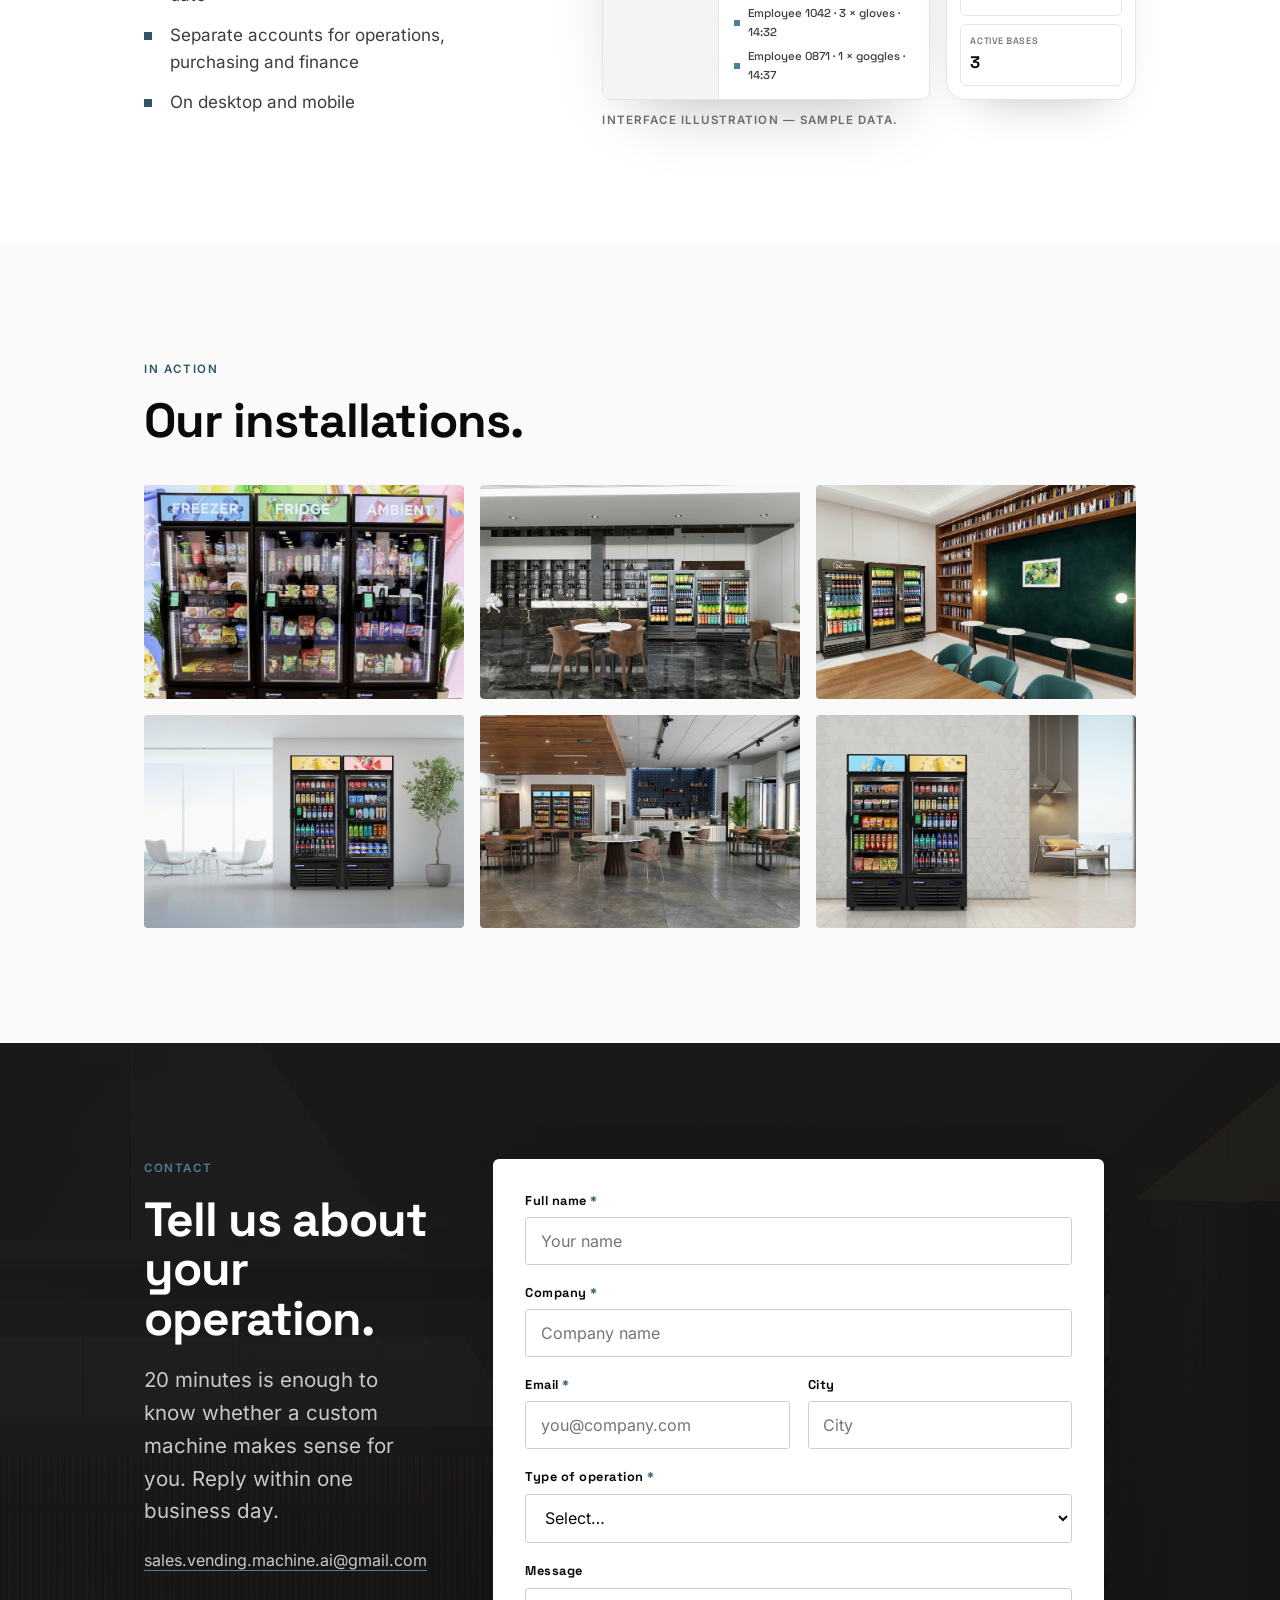
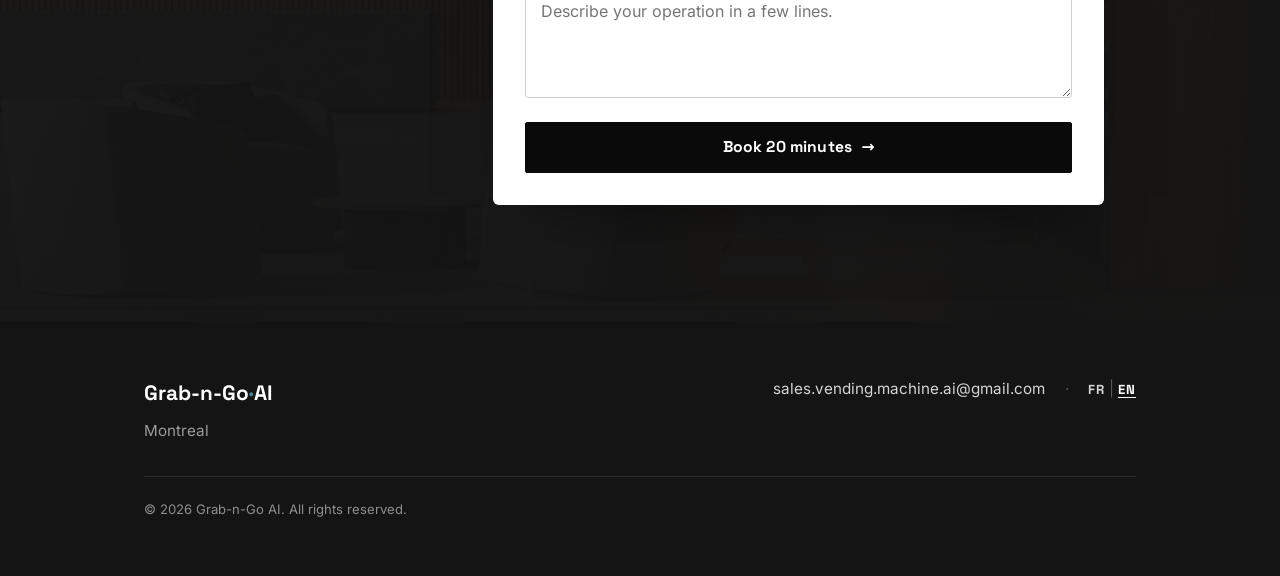
==== commit f0b60dfc: "design fixes" ====
--- a/en/index.html
+++ b/en/index.html
@@ -76,59 +76,53 @@
             <span class="hero-note">Montreal · Reply within one business day</span>
           </div>
         </div>
-        <div class="hero__visual">
-          <div class="render-slot" data-slot="render-hero-machine.webp">
-            <div class="render-slot__inner">
-              <svg class="glyph" viewBox="0 0 24 24" fill="none" stroke="currentColor" stroke-width="1.4"
-                aria-hidden="true">
-                <rect x="5" y="2.5" width="14" height="19" rx="1.5" />
-                <line x1="12" y1="2.5" x2="12" y2="21.5" />
-                <line x1="7" y1="6" x2="10" y2="6" /><line x1="7" y1="9" x2="10" y2="9" />
-                <line x1="7" y1="12" x2="10" y2="12" /><line x1="14.5" y1="16" x2="16.5" y2="16" />
-              </svg>
-              <div class="label">Machine render — coming soon</div>
-              <div class="dims">1000 × 1333</div>
-            </div>
-          </div>
-        </div>
       </div>
 
       <!-- Signature element: the attribution line -->
       <div class="wrap">
         <figure class="attrib" aria-label="Every withdrawal is attributed: badge, item, then name, date, time.">
           <figcaption class="attrib__label">The attribution line</figcaption>
-          <svg viewBox="0 0 920 210" role="img"
-            aria-label="A badge leads to an item, which leads to a record: name, date, time.">
-            <path class="a-rule" d="M130 150 V180 H755 V155 M460 145 V180" />
-            <circle cx="130" cy="180" r="5" fill="#2e5568" />
-            <circle cx="460" cy="180" r="5" fill="#2e5568" />
-            <circle cx="755" cy="180" r="5" fill="#2e5568" />
-            <path d="M300 92 l12 10 -12 10" fill="none" stroke="#9a9a9a" stroke-width="2" />
-            <path d="M600 92 l12 10 -12 10" fill="none" stroke="#9a9a9a" stroke-width="2" />
-            <g class="a-node n1">
-              <rect x="60" y="40" width="140" height="110" rx="8" fill="#fff" stroke="#0a0a0a" stroke-width="2" />
-              <line x1="112" y1="58" x2="148" y2="58" stroke="#0a0a0a" stroke-width="3" stroke-linecap="round" />
-              <circle cx="130" cy="92" r="14" fill="none" stroke="#0a0a0a" stroke-width="2" />
-              <path d="M108 132 a22 22 0 0 1 44 0" fill="none" stroke="#0a0a0a" stroke-width="2" />
-              <text x="130" y="178" text-anchor="middle" font-size="15" font-weight="600" fill="#0a0a0a" letter-spacing="1.5">BADGE</text>
-            </g>
-            <g class="a-node n2">
-              <rect x="392" y="48" width="136" height="96" rx="6" fill="#fff" stroke="#0a0a0a" stroke-width="2" />
-              <line x1="392" y1="82" x2="528" y2="82" stroke="#0a0a0a" stroke-width="2" />
-              <rect x="440" y="60" width="40" height="12" rx="2" fill="#2e5568" />
-              <text x="460" y="178" text-anchor="middle" font-size="15" font-weight="600" fill="#0a0a0a" letter-spacing="1.5">ITEM</text>
-            </g>
-            <g class="a-node n3">
-              <rect x="650" y="32" width="212" height="118" rx="8" fill="#fff" stroke="#0a0a0a" stroke-width="2" />
-              <rect x="670" y="52" width="10" height="10" fill="#2e5568" />
-              <text x="692" y="62" font-size="15" font-weight="600" fill="#0a0a0a" letter-spacing="1">NAME</text>
-              <rect x="670" y="86" width="10" height="10" fill="#2e5568" />
-              <text x="692" y="96" font-size="15" font-weight="600" fill="#0a0a0a" letter-spacing="1">DATE</text>
-              <rect x="670" y="120" width="10" height="10" fill="#2e5568" />
-              <text x="692" y="130" font-size="15" font-weight="600" fill="#0a0a0a" letter-spacing="1">TIME</text>
-              <text x="755" y="178" text-anchor="middle" font-size="15" font-weight="600" fill="#0a0a0a" letter-spacing="1.5">ATTRIBUTED</text>
-            </g>
-          </svg>
+          <ol class="attrib__nodes">
+            <li class="a-node">
+              <span class="a-node__art" aria-hidden="true">
+                <svg viewBox="0 0 48 48" fill="none" stroke="currentColor" stroke-width="1.6">
+                  <rect x="9" y="6" width="30" height="36" rx="3" />
+                  <line x1="19" y1="6" x2="29" y2="6" stroke-width="3" stroke-linecap="round" class="accent" />
+                  <circle cx="24" cy="21" r="5" />
+                  <path d="M15 35a9 9 0 0 1 18 0" />
+                </svg>
+              </span>
+              <span class="a-node__rail" aria-hidden="true"><span class="a-node__dot"></span></span>
+              <span class="a-node__label">Badge</span>
+              <span class="a-node__desc">The employee identifies.</span>
+            </li>
+            <li class="a-node">
+              <span class="a-node__art" aria-hidden="true">
+                <svg viewBox="0 0 48 48" fill="none" stroke="currentColor" stroke-width="1.6">
+                  <rect x="8" y="13" width="32" height="26" rx="2" />
+                  <line x1="8" y1="22" x2="40" y2="22" />
+                  <rect x="20" y="13" width="8" height="9" fill="currentColor" stroke="none" class="accent" />
+                </svg>
+              </span>
+              <span class="a-node__rail" aria-hidden="true"><span class="a-node__dot"></span></span>
+              <span class="a-node__label">Item</span>
+              <span class="a-node__desc">They take what they need.</span>
+            </li>
+            <li class="a-node">
+              <span class="a-node__art" aria-hidden="true">
+                <svg viewBox="0 0 48 48" fill="none" stroke="currentColor" stroke-width="1.6">
+                  <rect x="7" y="9" width="34" height="30" rx="3" />
+                  <rect x="13" y="17" width="5" height="5" fill="currentColor" stroke="none" class="accent" />
+                  <line x1="22" y1="19.5" x2="35" y2="19.5" />
+                  <rect x="13" y="26" width="5" height="5" fill="currentColor" stroke="none" class="accent" />
+                  <line x1="22" y1="28.5" x2="35" y2="28.5" />
+                </svg>
+              </span>
+              <span class="a-node__rail" aria-hidden="true"><span class="a-node__dot"></span></span>
+              <span class="a-node__label">Attributed</span>
+              <span class="a-node__desc">Name, date, time — recorded.</span>
+            </li>
+          </ol>
         </figure>
       </div>
     </section>
@@ -157,11 +151,14 @@
             </div>
           </article>
           <article class="pillar">
-            <div class="render-slot" data-slot="render-pillar-retail.webp">
-              <div class="render-slot__inner">
-                <div class="label">Wrapped retail machine render — coming soon</div>
-                <div class="dims">1000 × 750</div>
-              </div>
+            <div class="tpanel">
+              <span class="tpanel__kicker">Full wrap</span>
+              <span class="tpanel__line">Your brand, from the front panel to the screen.</span>
+              <ul class="tpanel__list">
+                <li>Front and side panels wrapped</li>
+                <li>Screen and interface in your colours</li>
+                <li>Contactless payment built in</li>
+              </ul>
             </div>
             <div class="pillar__body">
               <p class="pillar__tag">Model B</p>
@@ -291,11 +288,23 @@
         <h2 class="h2">Every machine starts from your requirements, not a catalogue.</h2>
         <div class="custom-grid reveal-up">
           <div class="custom-tile">
-            <div class="render-slot" data-slot="render-custom-wrap.webp">
-              <div class="render-slot__inner">
-                <div class="label">Wrap render — coming soon</div>
-                <div class="dims">800 × 800</div>
-              </div>
+            <div class="miniframe" aria-hidden="true">
+              <svg viewBox="0 0 320 214" role="img" aria-label="Schematic of a machine wrapped in the client's brand.">
+                <rect width="320" height="214" fill="#fff" />
+                <rect x="86" y="18" width="148" height="180" rx="6" fill="#141414" />
+                <rect x="86" y="18" width="148" height="34" rx="6" fill="#2e5568" />
+                <rect x="86" y="44" width="148" height="8" fill="#2e5568" />
+                <rect x="102" y="28" width="60" height="11" rx="2" fill="#ffffff" opacity=".92" />
+                <rect x="168" y="28" width="20" height="11" rx="2" fill="#4d7f97" />
+                <rect x="96" y="62" width="104" height="124" rx="3" fill="#f2f4f5" />
+                <line x1="96" y1="94" x2="200" y2="94" stroke="#cfd6d9" stroke-width="2" />
+                <line x1="96" y1="126" x2="200" y2="126" stroke="#cfd6d9" stroke-width="2" />
+                <line x1="96" y1="158" x2="200" y2="158" stroke="#cfd6d9" stroke-width="2" />
+                <rect x="208" y="62" width="18" height="124" rx="3" fill="#1e1e1e" />
+                <rect x="212" y="68" width="10" height="14" rx="2" fill="#4d7f97" />
+                <rect x="212" y="88" width="10" height="4" rx="1" fill="#5b6d76" />
+                <rect x="212" y="96" width="10" height="4" rx="1" fill="#5b6d76" />
+              </svg>
             </div>
             <span class="mark">01</span>
             <span class="tile-label">Full wrap in your brand</span>
@@ -353,27 +362,35 @@
       <div class="wrap">
         <p class="eyebrow">Designed to order</p>
         <p style="color:#ededed;font-family:var(--font-display);font-weight:400;font-size:clamp(1.15rem,2.4vw,1.7rem);line-height:1.4;max-width:52ch">
-          For a private aviation operator, we designed a two-machine system: a dedicated
-          wine-and-champagne unit with locked bottle-by-bottle delivery, and a self-serve unit for snacks
-          and beverages — every withdrawal attributed to the employee, across three bases, in one dashboard.
+          Every system is designed for one client. Access type, shelving, temperature, wrap and
+          software — all configured for your operation. A system can combine several machines: a secure
+          controlled-delivery unit for fragile products, a self-serve unit for everything else, all in
+          one dashboard.
         </p>
-        <p class="lede" style="margin-top:1.6rem">
-          For a baby-essentials retail concept, a machine fully wrapped in the client's brand,
-          ready for shopping malls.
-        </p>
-        <div class="case-visuals reveal-up">
-          <div class="render-slot" data-slot="render-case-aviation.webp">
-            <div class="render-slot__inner">
-              <div class="label">Render — bottle unit (aviation)</div>
-              <div class="dims">900 × 1125</div>
-            </div>
-          </div>
-          <div class="render-slot" data-slot="render-case-retail.webp">
-            <div class="render-slot__inner">
-              <div class="label">Render — wrapped retail machine</div>
-              <div class="dims">900 × 1125</div>
-            </div>
-          </div>
+        <div class="sysmap reveal-up">
+          <div class="sysmap__unit">
+            <svg viewBox="0 0 48 48" fill="none" stroke="currentColor" stroke-width="1.6" aria-hidden="true">
+              <rect x="11" y="5" width="26" height="38" rx="3" />
+              <rect x="16" y="12" width="16" height="12" rx="1.5" />
+              <circle cx="24" cy="32" r="4" />
+              <path d="M21 32v-3a3 3 0 0 1 6 0v3" />
+            </svg>
+            <span class="sysmap__tag">Unit 1</span>
+            <span class="sysmap__name">Controlled delivery</span>
+            <span class="sysmap__note">For fragile products: items are delivered one at a time and the door stays locked.</span>
+          </div>
+          <div class="sysmap__unit">
+            <svg viewBox="0 0 48 48" fill="none" stroke="currentColor" stroke-width="1.6" aria-hidden="true">
+              <rect x="11" y="5" width="26" height="38" rx="3" />
+              <line x1="11" y1="18" x2="37" y2="18" />
+              <line x1="11" y1="30" x2="37" y2="30" />
+              <path d="M30 36h4" stroke-linecap="round" />
+            </svg>
+            <span class="sysmap__tag">Unit 2</span>
+            <span class="sysmap__name">Self-serve</span>
+            <span class="sysmap__note">For everything else: the door opens, several items, in any order.</span>
+          </div>
+          <p class="sysmap__join">One dashboard</p>
         </div>
       </div>
     </section>
--- a/assets/site.css
+++ b/assets/site.css
@@ -106,7 +106,7 @@
 :focus-visible { outline: 3px solid var(--focus); outline-offset: 3px; border-radius: 2px; }
 
 /* ------------------------ One reveal style ------------------------------ */
-.reveal-up { opacity: 0; transform: translateY(22px); transition: opacity .7s ease, transform .7s ease; }
+.reveal-up { opacity: 0; transform: translateY(18px); transition: opacity .42s ease, transform .42s ease; }
 .reveal-up.is-visible { opacity: 1; transform: none; }
 @media (prefers-reduced-motion: reduce) {
   .reveal-up { opacity: 1; transform: none; transition: none; }
@@ -191,26 +191,62 @@
 .media { position: relative; overflow: hidden; border-radius: 4px; background: #eee; }
 .media img { width: 100%; height: 100%; object-fit: cover; display: block; }
 
-/* Brand-toned render placeholder */
-.render-slot {
-  position: relative; border-radius: 4px; overflow: hidden;
+/* ------------------------- Typographic panel ---------------------------- */
+/* Brand-style content panel used where we have no owned photograph.
+   Deliberately typographic — never a dimensioned placeholder. */
+.tpanel {
+  position: relative; overflow: hidden;
   background:
-    repeating-linear-gradient(135deg, rgba(255,255,255,.03) 0 2px, transparent 2px 22px),
-    radial-gradient(120% 90% at 30% 15%, #26404e 0%, #182530 55%, #101820 100%);
-  border: 1px dashed rgba(255,255,255,.28);
-  display: grid; place-items: center; color: #cfe0e8; text-align: center;
-  min-height: 180px;
-}
-.render-slot__inner { padding: 1.4rem; }
-.render-slot .glyph { width: 40px; height: 40px; margin: 0 auto .8rem; opacity: .8; }
-.render-slot .label {
+    repeating-linear-gradient(135deg, rgba(255,255,255,.025) 0 2px, transparent 2px 22px),
+    radial-gradient(120% 90% at 25% 10%, #243d4a 0%, #182530 55%, #0f1720 100%);
+  color: #eaf2f6;
+  display: flex; flex-direction: column; justify-content: center;
+  gap: .9rem; padding: clamp(1.5rem, 4vw, 2.4rem);
+}
+.tpanel__kicker {
+  font-family: var(--font-body); font-weight: 600; font-size: .68rem;
+  letter-spacing: .16em; text-transform: uppercase; color: var(--accent-hi);
+}
+.tpanel__line {
+  font-family: var(--font-display); font-weight: 700;
+  font-size: clamp(1.25rem, 2.6vw, 1.85rem); line-height: 1.15; letter-spacing: -0.02em;
+}
+.tpanel__list { list-style: none; margin: .3rem 0 0; padding: 0; display: grid; gap: .55rem; }
+.tpanel__list li {
+  display: flex; align-items: center; gap: .65rem;
+  font-family: var(--font-display); font-weight: 500; font-size: .86rem; color: #cfdde4;
+}
+.tpanel__list li::before {
+  content: ""; width: 7px; height: 7px; flex: none; background: var(--accent-hi);
+}
+
+/* --------------------- System map (two units, one board) ---------------- */
+.sysmap {
+  margin-top: clamp(2rem, 5vw, 3rem);
+  display: grid; grid-template-columns: 1fr 1fr; gap: clamp(1rem, 3vw, 1.6rem);
+}
+.sysmap__unit {
+  background: rgba(255,255,255,.04); border: 1px solid rgba(255,255,255,.14);
+  border-radius: 4px; padding: clamp(1.1rem, 2.5vw, 1.6rem);
+  display: flex; flex-direction: column; gap: .7rem;
+}
+.sysmap__unit svg { width: 46px; height: 46px; color: var(--accent-hi); }
+.sysmap__tag {
+  font-family: var(--font-body); font-weight: 600; font-size: .66rem;
+  letter-spacing: .16em; text-transform: uppercase; color: var(--accent-hi);
+}
+.sysmap__name { font-family: var(--font-display); font-weight: 700; font-size: 1.05rem; color: #f4f4f4; }
+.sysmap__note { font-size: .88rem; color: #b9c6cd; line-height: 1.5; }
+.sysmap__join {
+  grid-column: 1 / -1; display: flex; align-items: center; gap: .8rem;
+  padding-top: .2rem;
   font-family: var(--font-display); font-weight: 600; font-size: .82rem;
-  letter-spacing: .12em; text-transform: uppercase; color: #eaf2f6;
-}
-.render-slot .dims {
-  margin-top: .5rem; font-family: var(--font-body); font-size: .72rem;
-  letter-spacing: .04em; color: #93b0bd;
-}
+  letter-spacing: .1em; text-transform: uppercase; color: #dfe7ea;
+}
+.sysmap__join::before, .sysmap__join::after {
+  content: ""; height: 1px; background: rgba(255,255,255,.2); flex: 1;
+}
+@media (max-width: 560px) { .sysmap { grid-template-columns: 1fr; } }
 
 /* -------------------------------- Hero ---------------------------------- */
 .hero {
@@ -224,18 +260,13 @@
   content: ""; position: absolute; inset: 0; pointer-events: none; opacity: .5;
   background-image: url("data:image/svg+xml,%3Csvg xmlns='http://www.w3.org/2000/svg' width='120' height='120'%3E%3Cfilter id='n'%3E%3CfeTurbulence type='fractalNoise' baseFrequency='0.9' numOctaves='2'/%3E%3C/filter%3E%3Crect width='100%25' height='100%25' filter='url(%23n)' opacity='0.035'/%3E%3C/svg%3E");
 }
-.hero__grid {
-  position: relative; z-index: 1;
-  display: grid; grid-template-columns: 1.15fr 0.85fr; gap: clamp(2rem, 5vw, 4rem);
-  align-items: center;
-}
-@media (max-width: 900px) { .hero__grid { grid-template-columns: 1fr; } }
-.hero h1 { font-size: clamp(2.4rem, 6vw, 4.2rem); max-width: 15ch; margin-top: 1.2rem; }
+/* Single-column, text-forward hero. The attribution line below is the
+   hero's visual anchor — we have no owned machine photograph to place here. */
+.hero__grid { position: relative; z-index: 1; }
+.hero h1 { font-size: clamp(2.4rem, 6vw, 4.2rem); max-width: 16ch; margin-top: 1.2rem; }
 .hero .lede { margin-top: 1.6rem; }
 .hero-cta { margin-top: 2.2rem; display: flex; flex-wrap: wrap; gap: 1rem; align-items: center; }
 .hero-note { font-size: .9rem; color: var(--ink-3); }
-.hero__visual .render-slot { aspect-ratio: 3 / 4; min-height: 320px; }
-@media (max-width: 900px) { .hero__visual { max-width: 420px; margin-inline: auto; } }
 
 /* ------------------------ Attribution line motif ------------------------ */
 .attrib {
@@ -249,31 +280,107 @@
   font-size: .7rem; letter-spacing: .14em; text-transform: uppercase;
   color: var(--ink-3); margin-bottom: 1.2rem;
 }
-.attrib svg { width: 100%; height: auto; overflow: visible; }
-.attrib .a-rule {
-  stroke: var(--accent); stroke-width: 2; fill: none;
-  stroke-dasharray: var(--len, 1000); stroke-dashoffset: var(--len, 1000);
-}
-.attrib .a-node { opacity: 0; }
-.attrib.reveal .a-rule { animation: draw 1.2s ease forwards; }
-.attrib.reveal .a-node { animation: fadein .5s ease forwards; }
-.attrib.reveal .a-node.n1 { animation-delay: .15s; }
-.attrib.reveal .a-node.n2 { animation-delay: .6s; }
-.attrib.reveal .a-node.n3 { animation-delay: 1.05s; }
-@keyframes draw { to { stroke-dashoffset: 0; } }
-@keyframes fadein { to { opacity: 1; } }
+.attrib__nodes {
+  list-style: none; margin: 0; padding: 0;
+  display: grid; grid-template-columns: repeat(3, 1fr); gap: 0 clamp(.6rem, 2.5vw, 2rem);
+}
+.a-node { display: flex; flex-direction: column; align-items: center; text-align: center; }
+.a-node__art { order: -1; height: 88px; display: grid; place-items: center; margin-bottom: 1.15rem; }
+.a-node__art svg { width: 72px; height: 72px; color: var(--ink); }
+.a-node__art .accent { color: var(--accent); }
+
+/* The rail: the dot always sits at the vertical centre of its own row, and the
+   connecting segments are drawn from that same centre — so line and labels can
+   never overlap regardless of art or label height. */
+.a-node__rail { position: relative; width: 100%; height: 12px; display: grid; place-items: center; }
+.a-node__rail::before, .a-node__rail::after {
+  content: ""; position: absolute; top: 50%; height: 2px; margin-top: -1px;
+  background: var(--accent); opacity: .45; transform: scaleX(0); transform-origin: left center;
+}
+.a-node__rail::before { right: 50%; left: calc(clamp(.6rem, 2.5vw, 2rem) / -2); }
+.a-node__rail::after  { left: 50%;  right: calc(clamp(.6rem, 2.5vw, 2rem) / -2); }
+.a-node:first-child .a-node__rail::before,
+.a-node:last-child  .a-node__rail::after { display: none; }
+.a-node__dot {
+  position: relative; z-index: 1;
+  width: 11px; height: 11px; border-radius: 50%;
+  background: var(--accent); box-shadow: 0 0 0 4px #fff;
+  opacity: 0; transform: scale(.4);
+}
+.a-node__label {
+  margin-top: 1.1rem;
+  font-family: var(--font-display); font-weight: 700; font-size: .82rem;
+  letter-spacing: .14em; text-transform: uppercase; color: var(--ink);
+}
+.a-node__desc { margin-top: .4rem; font-size: .87rem; line-height: 1.5; color: var(--ink-2); max-width: 24ch; }
+.a-node__art, .a-node__label, .a-node__desc { opacity: 0; transform: translateY(10px); }
+
+/* Reveal: rule draws left-to-right, then each node fades in, once. */
+.attrib.reveal .a-node__rail::before,
+.attrib.reveal .a-node__rail::after { animation: railIn .34s ease forwards; }
+.attrib.reveal .a-node:nth-child(1) .a-node__rail::after  { animation-delay: .05s; }
+.attrib.reveal .a-node:nth-child(2) .a-node__rail::before { animation-delay: .39s; }
+.attrib.reveal .a-node:nth-child(2) .a-node__rail::after  { animation-delay: .73s; }
+.attrib.reveal .a-node:nth-child(3) .a-node__rail::before { animation-delay: 1.07s; }
+.attrib.reveal .a-node__dot { animation: dotIn .3s ease forwards; }
+.attrib.reveal .a-node__art,
+.attrib.reveal .a-node__label,
+.attrib.reveal .a-node__desc { animation: nodeIn .42s ease forwards; }
+.attrib.reveal .a-node:nth-child(1) :is(.a-node__art, .a-node__label, .a-node__desc) { animation-delay: .1s; }
+.attrib.reveal .a-node:nth-child(2) :is(.a-node__art, .a-node__label, .a-node__desc) { animation-delay: .55s; }
+.attrib.reveal .a-node:nth-child(3) :is(.a-node__art, .a-node__label, .a-node__desc) { animation-delay: 1s; }
+.attrib.reveal .a-node:nth-child(1) .a-node__dot { animation-delay: .1s; }
+.attrib.reveal .a-node:nth-child(2) .a-node__dot { animation-delay: .55s; }
+.attrib.reveal .a-node:nth-child(3) .a-node__dot { animation-delay: 1s; }
+@keyframes railIn { to { transform: scaleX(1); } }
+@keyframes dotIn  { to { opacity: 1; transform: none; } }
+@keyframes nodeIn { to { opacity: 1; transform: none; } }
+
+/* Mobile: stack vertically, rail runs down the left between the nodes. */
+@media (max-width: 640px) {
+  .attrib__nodes { display: block; }
+  .a-node {
+    display: grid; grid-template-columns: 24px 1fr;
+    align-items: start; text-align: left; column-gap: 1.1rem;
+    padding-bottom: 2rem;
+  }
+  .a-node:last-child { padding-bottom: 0; }
+  .a-node__rail { grid-column: 1; grid-row: 1 / span 3; width: 24px; height: 100%; align-content: start; }
+  /* One continuous segment per node, running from its dot down to the next. */
+  .a-node__rail::after { display: none; }
+  .a-node__rail::before {
+    display: block; top: 6px; bottom: calc(-2rem - 6px);
+    left: 50%; right: auto; width: 2px; height: auto; margin: 0 0 0 -1px;
+    transform: scaleY(0); transform-origin: center top;
+  }
+  /* Re-enable the first node's segment: the desktop rule that hides it is
+     :first-child-qualified and outranks the plain selector above. */
+  .a-node:first-child .a-node__rail::before { display: block; }
+  .a-node:last-child .a-node__rail::before { display: none; }
+  .a-node__dot { margin-top: 6px; }
+  .a-node__art { grid-column: 2; grid-row: 1; height: auto; margin: 0 0 .7rem; place-items: start; }
+  .a-node__art svg { width: 52px; height: 52px; }
+  .a-node__label { grid-column: 2; grid-row: 2; margin-top: 0; }
+  .a-node__desc { grid-column: 2; grid-row: 3; max-width: none; }
+  .attrib.reveal .a-node__rail::before { animation-name: railInY; }
+  .attrib.reveal .a-node:nth-child(1) .a-node__rail::before { animation-delay: .18s; }
+  .attrib.reveal .a-node:nth-child(2) .a-node__rail::before { animation-delay: .63s; }
+}
+@keyframes railInY { to { transform: scaleY(1); } }
+
 @media (prefers-reduced-motion: reduce) {
-  .attrib .a-rule { stroke-dashoffset: 0; animation: none; }
-  .attrib .a-node { opacity: 1; animation: none; }
-}
-.no-js .attrib .a-rule { stroke-dashoffset: 0; }
-.no-js .attrib .a-node { opacity: 1; }
+  .a-node__rail::before, .a-node__rail::after { transform: none; animation: none !important; }
+  .a-node__dot, .a-node__art, .a-node__label, .a-node__desc { opacity: 1; transform: none; animation: none !important; }
+}
+.no-js .a-node__rail::before, .no-js .a-node__rail::after { transform: none; }
+.no-js .a-node__dot, .no-js .a-node__art,
+.no-js .a-node__label, .no-js .a-node__desc { opacity: 1; transform: none; }
 
 /* ------------------------------ Pillars --------------------------------- */
 .pillars { display: grid; grid-template-columns: 1fr 1fr; gap: clamp(1rem, 3vw, 2rem); margin-top: 2.5rem; }
 @media (max-width: 760px) { .pillars { grid-template-columns: 1fr; } }
 .pillar { border: 1px solid var(--line); border-radius: 4px; overflow: hidden; background: #fff; display: flex; flex-direction: column; }
-.pillar .media, .pillar .render-slot { aspect-ratio: 16 / 10; border-radius: 0; border-left: 0; border-right: 0; border-top: 0; }
+.pillar .media, .pillar .tpanel { aspect-ratio: 16 / 10; border-radius: 0; border-left: 0; border-right: 0; border-top: 0; }
 .pillar__body { padding: clamp(1.5rem, 3.5vw, 2.4rem); display: flex; flex-direction: column; gap: .9rem; }
 .pillar__tag {
   font-family: var(--font-body); font-weight: 600; font-size: .7rem;
@@ -387,11 +494,9 @@
 .custom-grid { display: grid; grid-template-columns: 1fr 1fr; gap: clamp(.8rem, 2vw, 1.2rem); margin-top: 2.5rem; }
 @media (max-width: 640px) { .custom-grid { grid-template-columns: 1fr; } }
 .custom-tile { position: relative; border-radius: 4px; overflow: hidden; aspect-ratio: 3 / 2; background: #111; border: 1px solid var(--line); }
-.custom-tile .media, .custom-tile .render-slot, .custom-tile .miniframe { position: absolute; inset: 0; border-radius: 0; }
+.custom-tile .media, .custom-tile .miniframe { position: absolute; inset: 0; border-radius: 0; }
 .custom-tile img { width: 100%; height: 100%; object-fit: cover; filter: brightness(.7); }
 .custom-tile::after { content: ""; position: absolute; inset: 0; background: linear-gradient(180deg, rgba(10,10,10,.02) 45%, rgba(10,10,10,.7) 100%); }
-.custom-tile .render-slot { border-radius: 0; }
-.custom-tile .render-slot::after { display: none; }
 .custom-tile .tile-label {
   position: absolute; z-index: 3; left: 0; right: 0; bottom: 0; padding: 1rem 1.1rem;
   color: #fff; font-family: var(--font-display); font-weight: 600; font-size: 1rem; line-height: 1.22;
@@ -402,10 +507,25 @@
 .miniframe svg { width: 100%; height: 100%; }
 
 /* ------------------------------ Case ------------------------------------ */
-.case-visuals { display: grid; grid-template-columns: 1fr 1fr; gap: clamp(1rem, 3vw, 1.6rem); margin-top: 2.5rem; }
-@media (max-width: 620px) { .case-visuals { grid-template-columns: 1fr 1fr; } }
-.case-visuals .render-slot { aspect-ratio: 4 / 5; }
-.case-visuals .render-slot .label { font-size: .74rem; }
+.case .lede { max-width: 56ch; }
+
+/* --------------------------- Hover states ------------------------------- */
+/* Restrained: a border that picks up the accent, and a small lift. */
+.pillar, .ind-card, .custom-tile, .sysmap__unit {
+  transition: border-color .2s ease, transform .2s ease, box-shadow .2s ease;
+}
+.pillar:hover {
+  border-color: var(--accent);
+  transform: translateY(-3px);
+  box-shadow: 0 10px 30px -18px rgba(46, 85, 104, .55);
+}
+.ind-card:hover { border-color: var(--accent-hi); }
+.custom-tile:hover { border-color: var(--accent); transform: translateY(-2px); }
+.sysmap__unit:hover { border-color: var(--accent-hi); transform: translateY(-2px); }
+@media (prefers-reduced-motion: reduce) {
+  .pillar, .ind-card, .custom-tile, .sysmap__unit { transition: none; }
+  .pillar:hover, .custom-tile:hover, .sysmap__unit:hover { transform: none; }
+}
 
 /* ----------------------------- Dashboard -------------------------------- */
 .dash { display: grid; grid-template-columns: 0.85fr 1.15fr; gap: clamp(2rem, 5vw, 4rem); align-items: center; }
@@ -524,7 +644,9 @@
 /* ------------------------------- Footer --------------------------------- */
 .site-footer { background: var(--panel); color: #d5d5d5; padding-block: clamp(2.5rem, 5vw, 3.5rem); }
 .site-footer a { color: #d5d5d5; }
-.site-footer a:hover { color: #fff; }
+.site-footer a { transition: color .18s ease; }
+.site-footer a:hover { color: var(--accent-hi); }
+@media (prefers-reduced-motion: reduce) { .site-footer a { transition: none; } }
 .footer-top { display: flex; flex-wrap: wrap; justify-content: space-between; gap: 2rem; align-items: flex-start; }
 .footer-brand { font-family: var(--font-display); font-weight: 700; font-size: 1.3rem; color: #fff; }
 .footer-brand .dot { color: var(--accent-hi); }
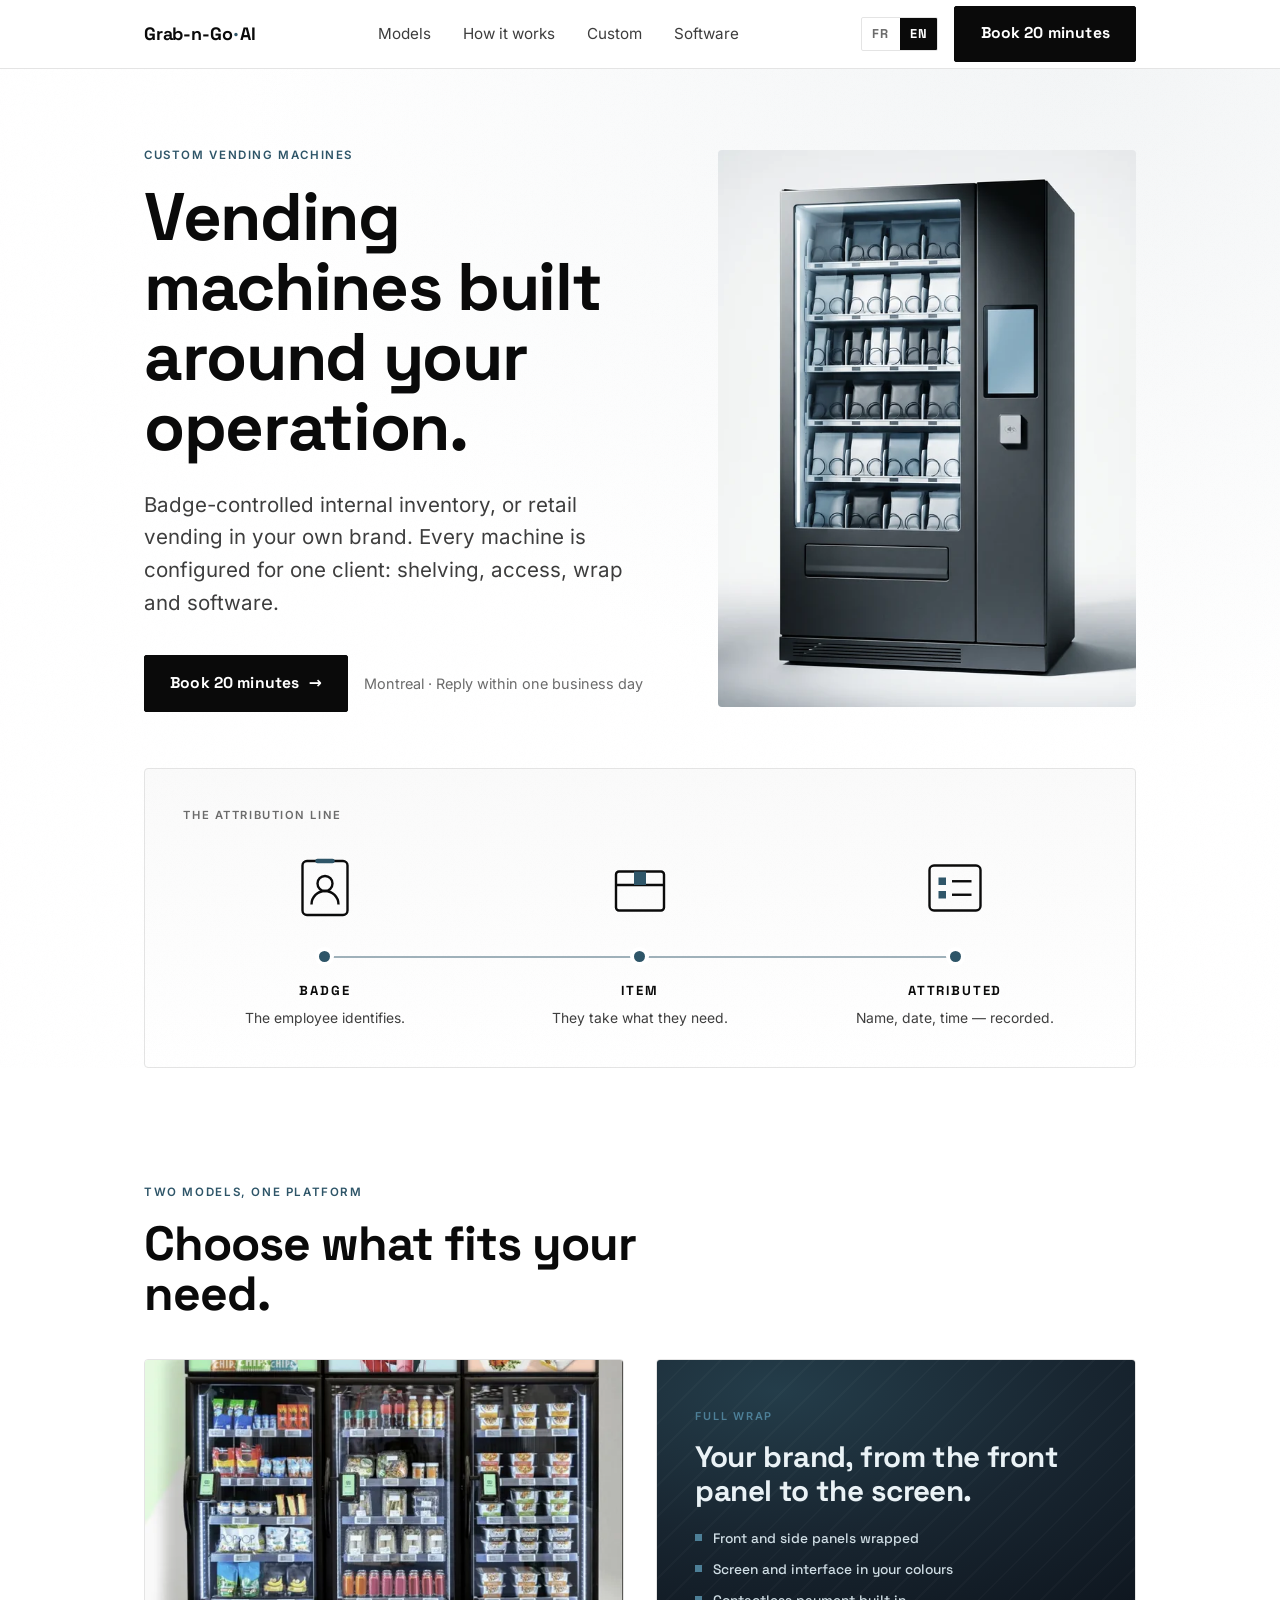
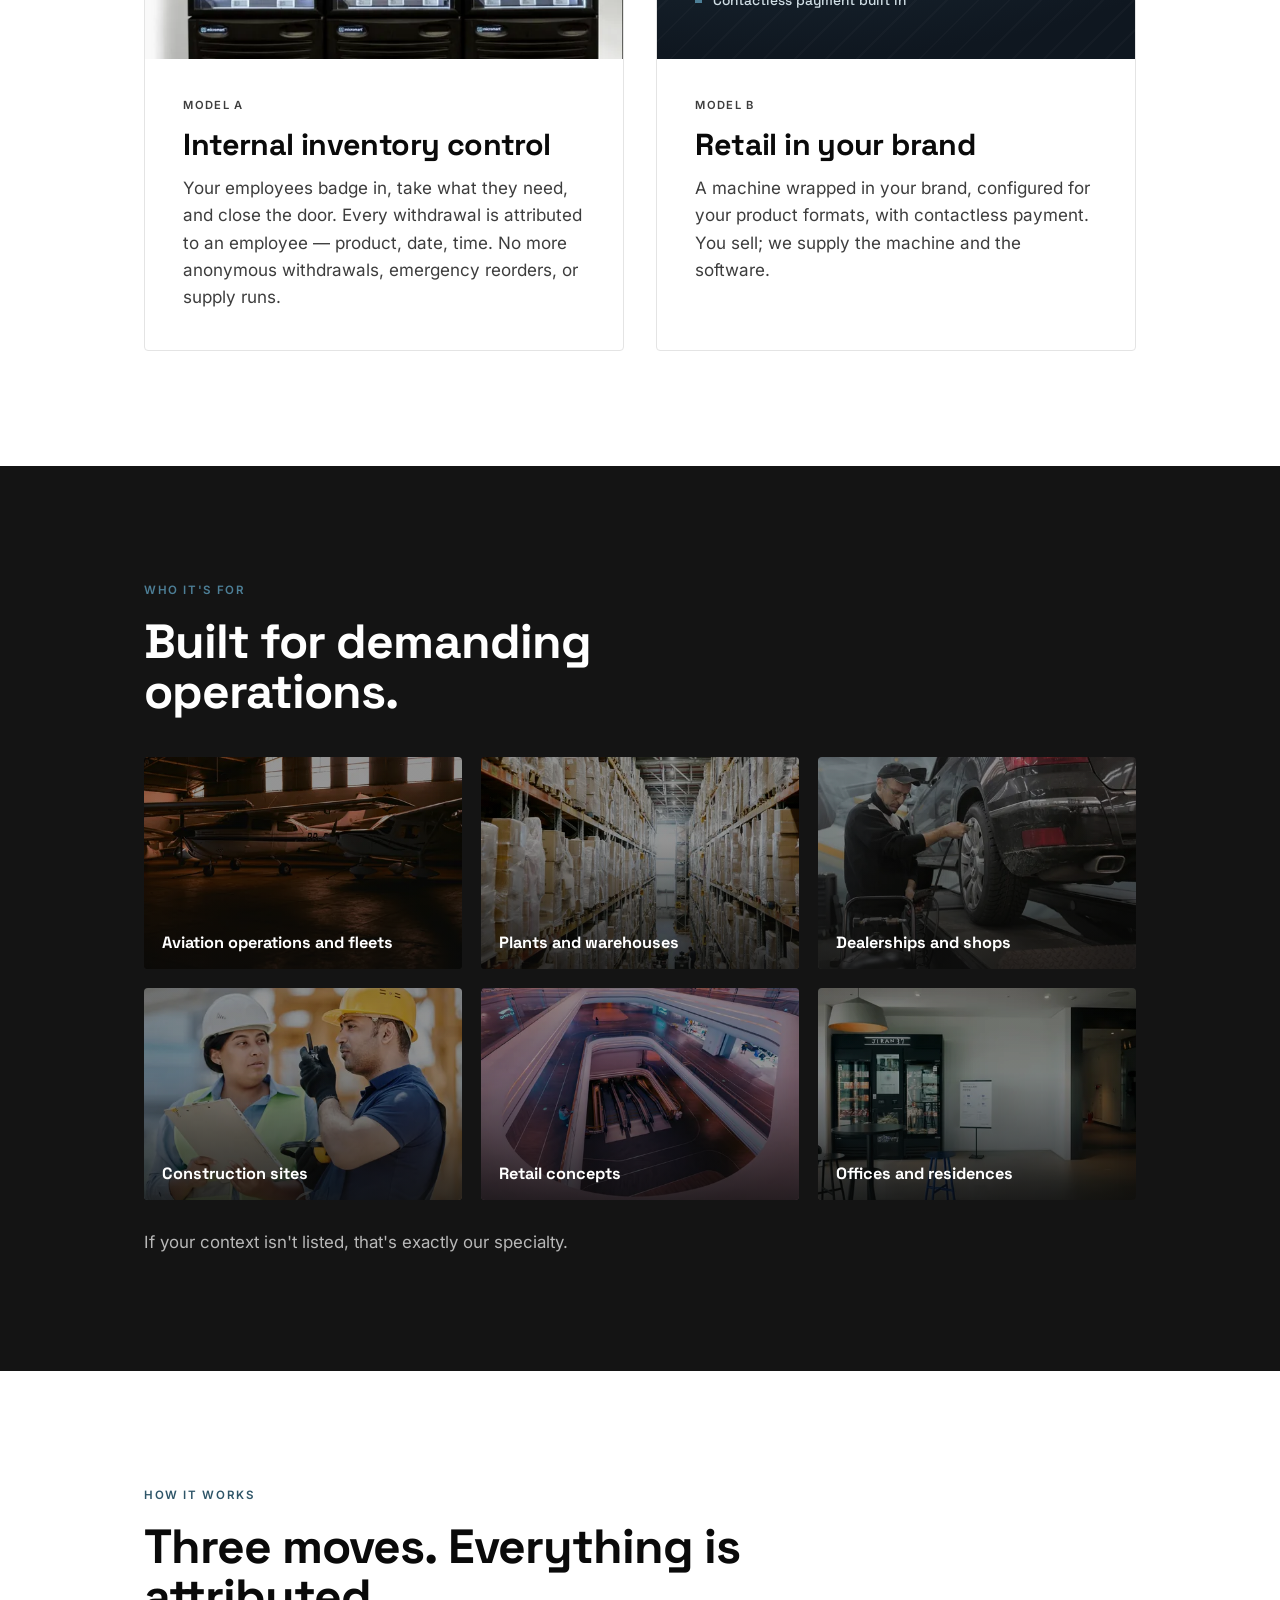
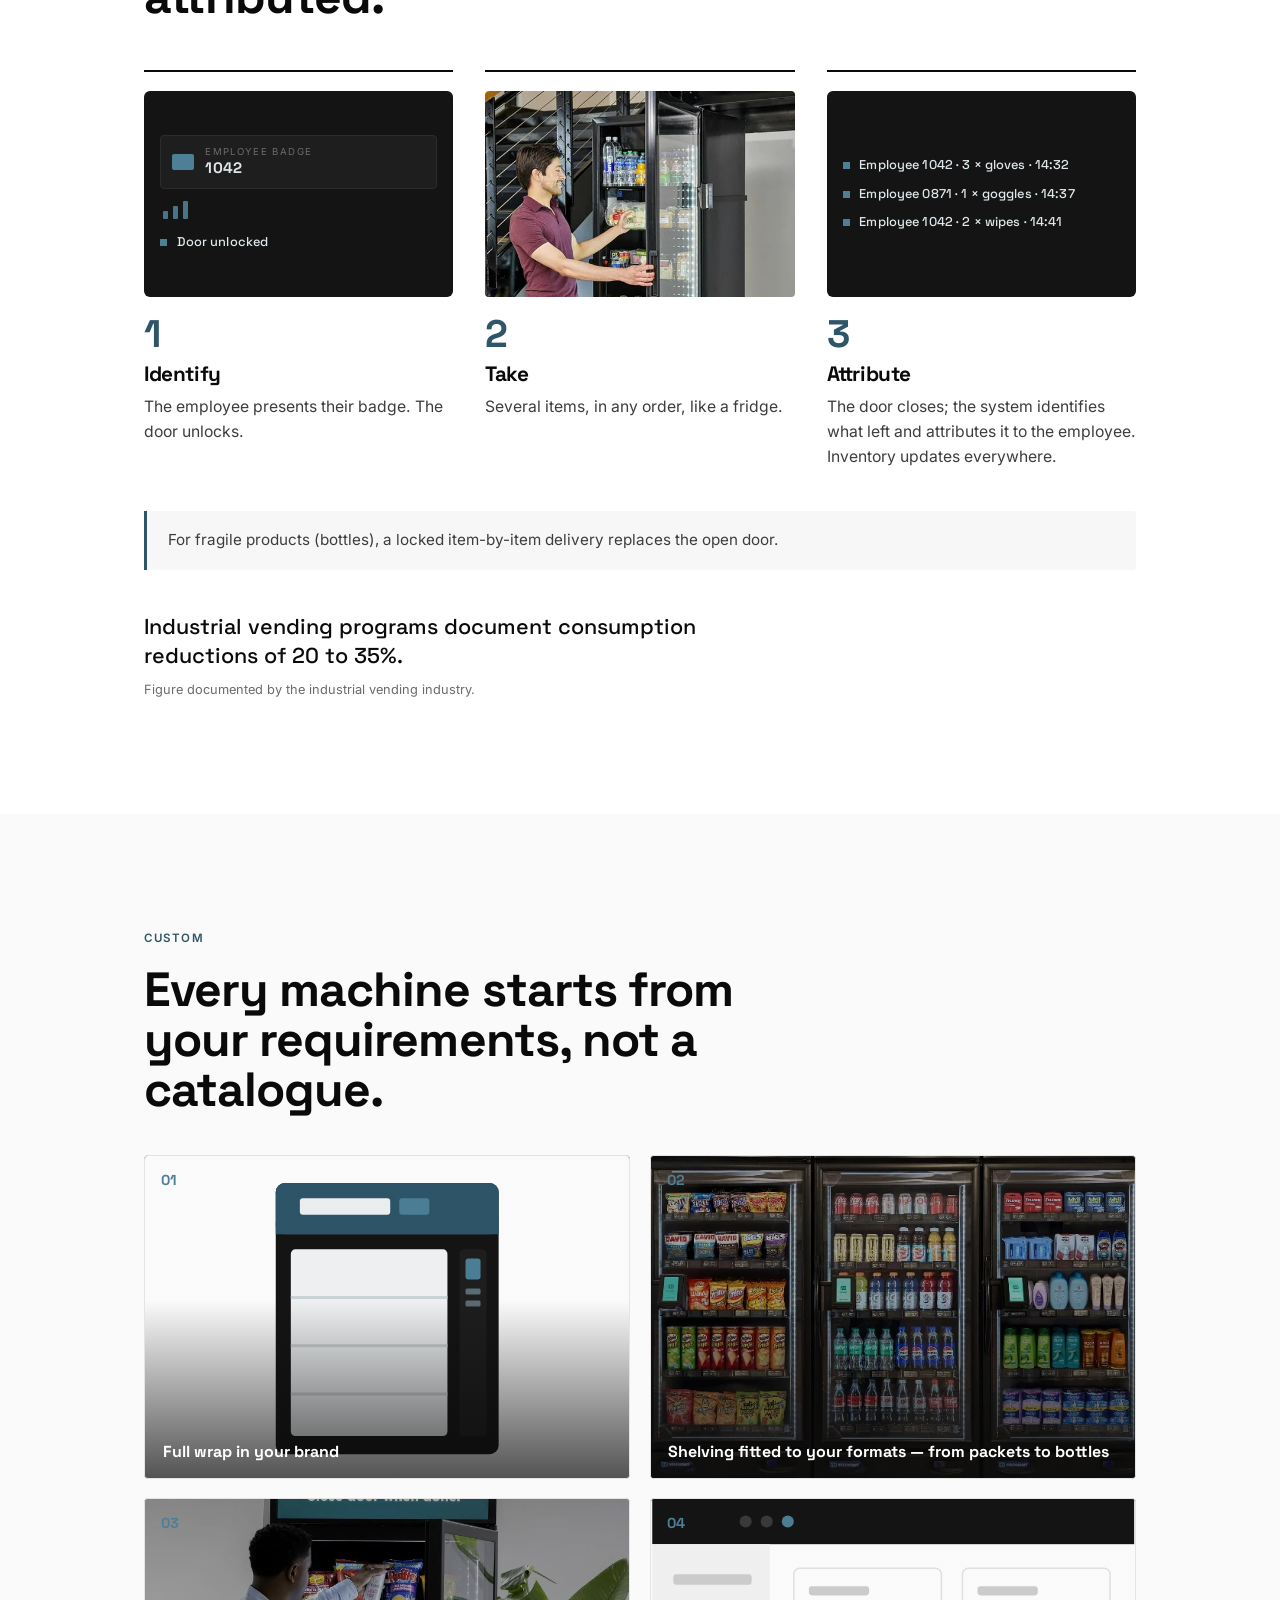
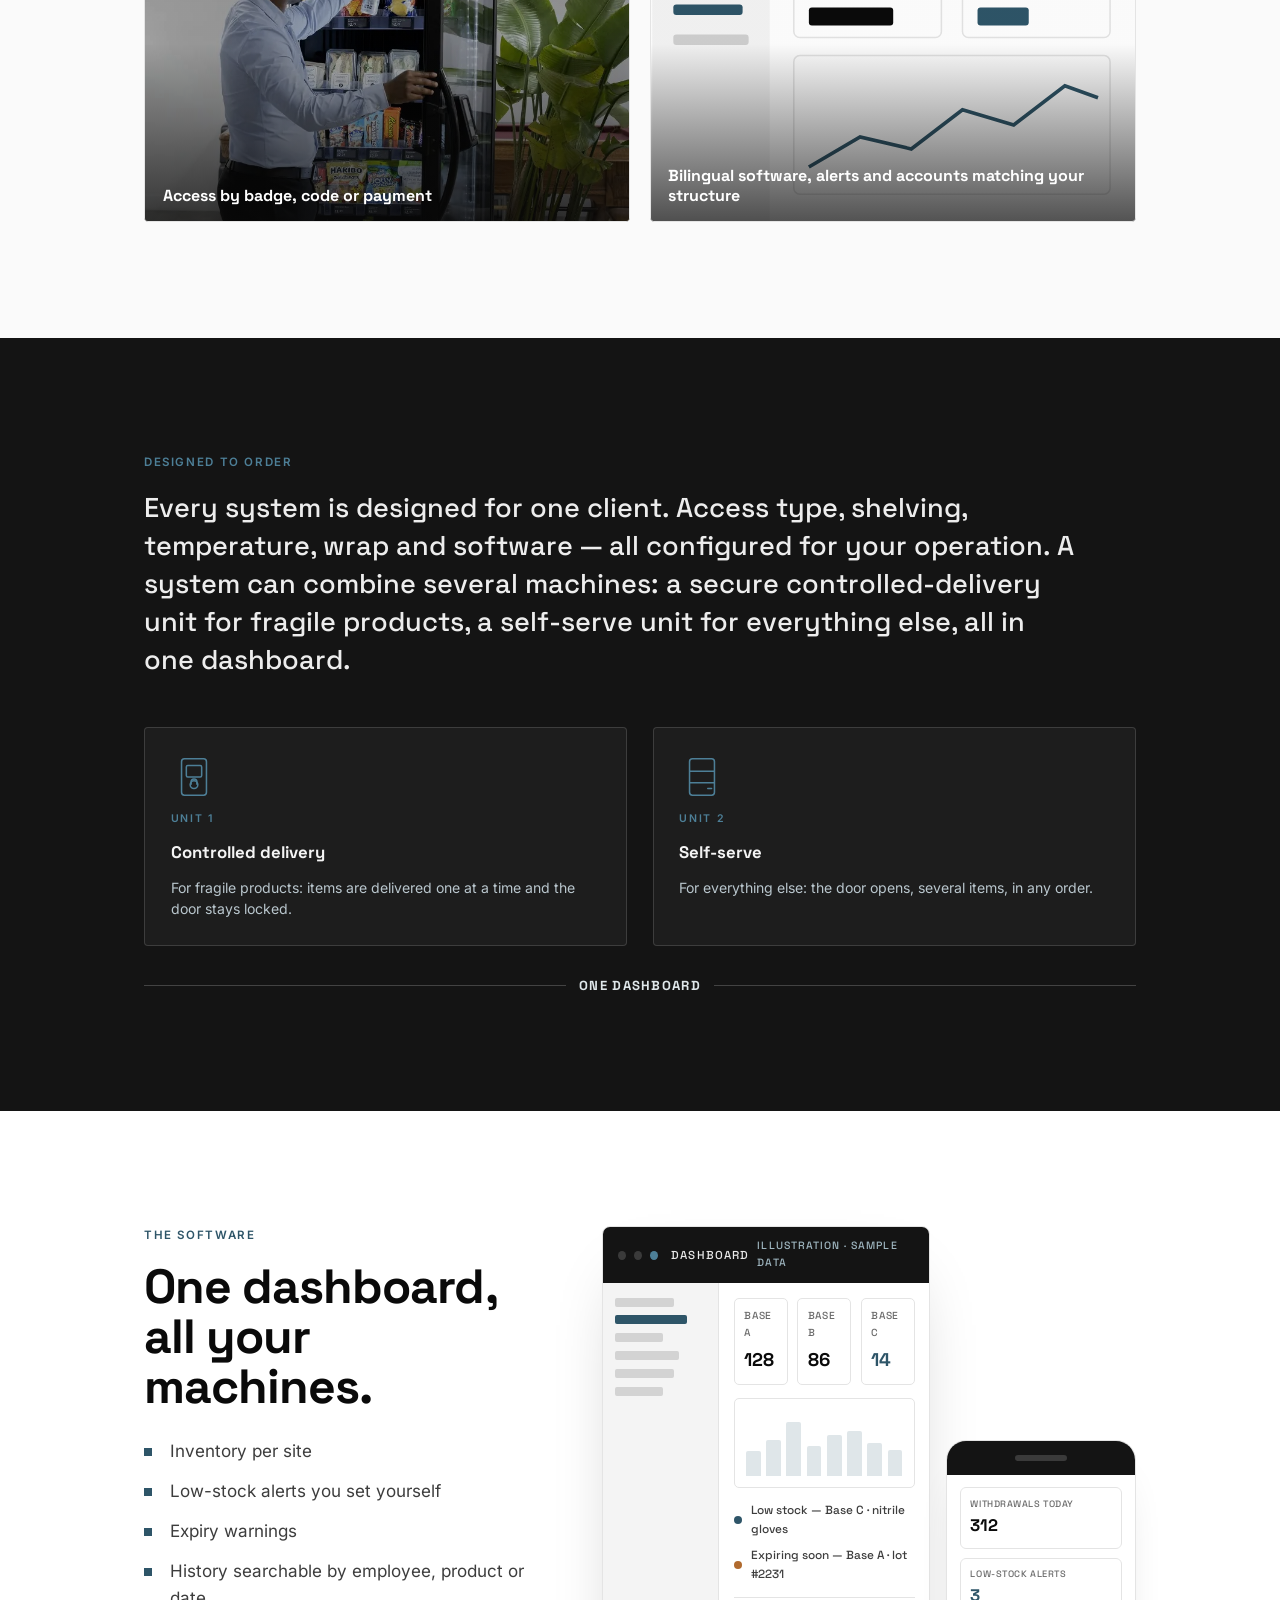
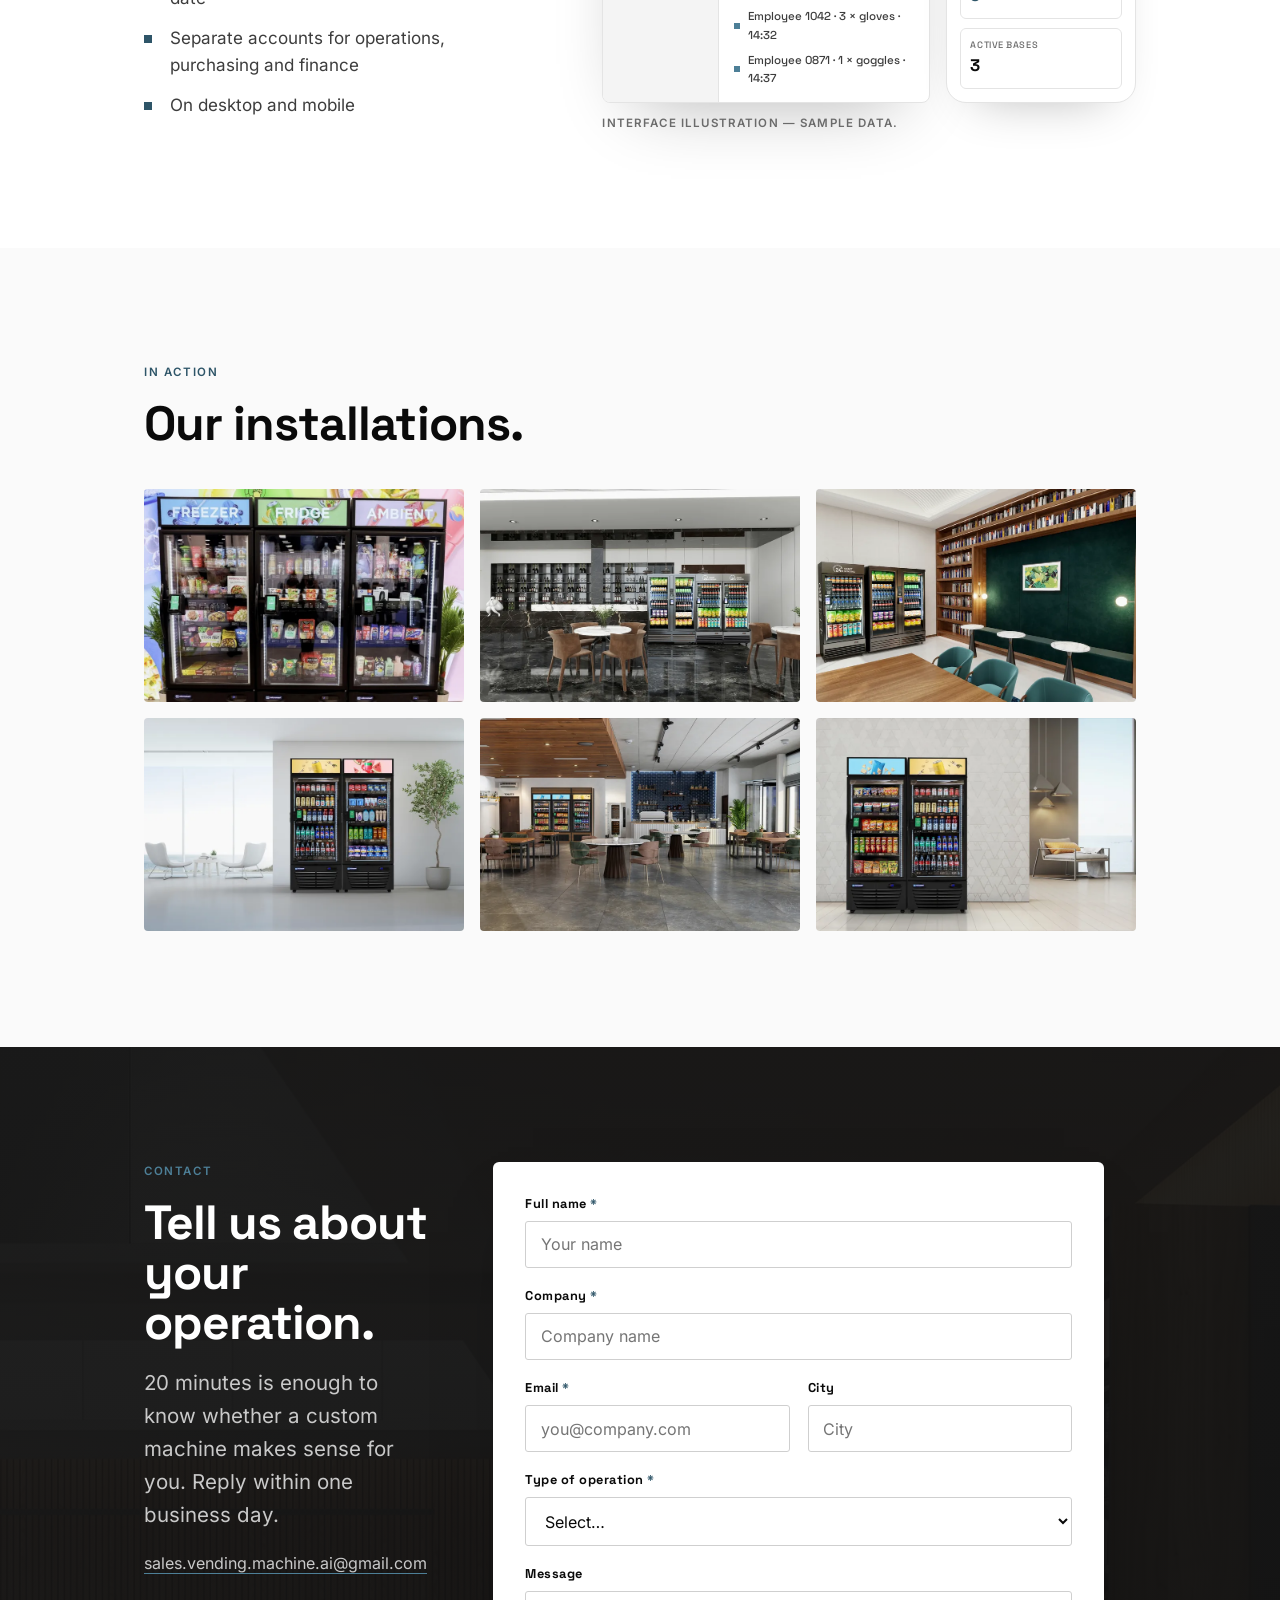
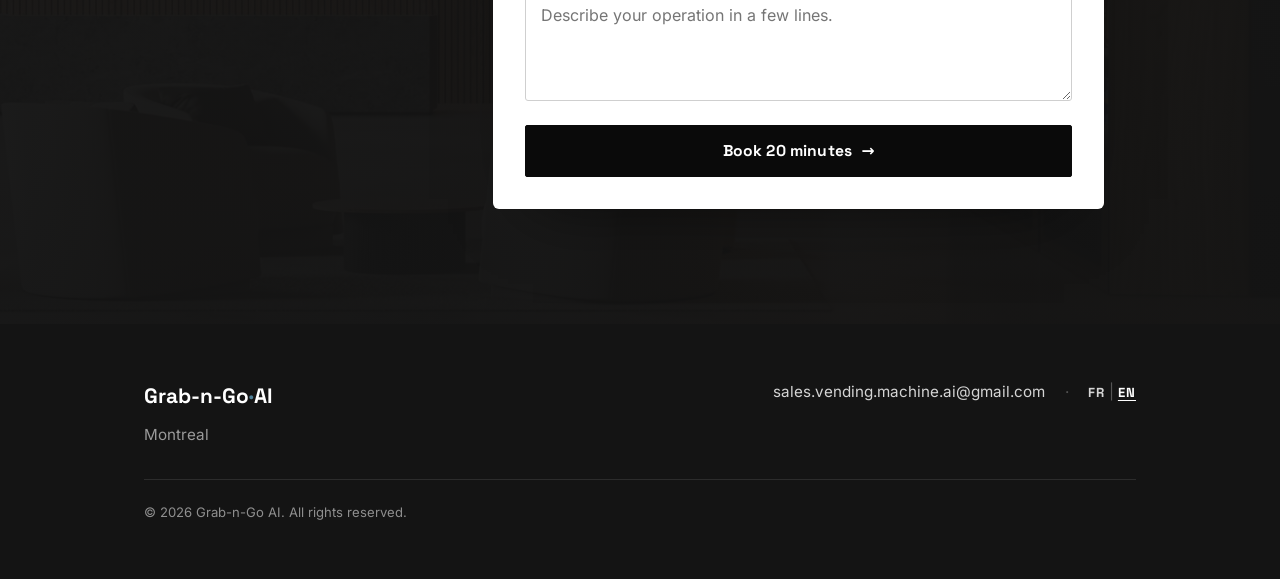
==== commit 7fab7f08: "design & images" ====
--- a/en/index.html
+++ b/en/index.html
@@ -75,6 +75,13 @@
             <a class="btn" href="#contact">Book 20 minutes <span class="arrow" aria-hidden="true">→</span></a>
             <span class="hero-note">Montreal · Reply within one business day</span>
           </div>
+        </div>
+        <div class="hero__visual">
+          <img class="hero__machine" src="../assets/hero-machine-900.webp"
+            srcset="../assets/hero-machine-600.webp 600w, ../assets/hero-machine-900.webp 900w"
+            sizes="(max-width:900px) 72vw, 420px" width="900" height="1200"
+            loading="eager" decoding="async" fetchpriority="high"
+            alt="Glass-front smart vending machine with a vertical touchscreen and contactless reader.">
         </div>
       </div>
 
@@ -334,7 +341,9 @@
               <svg viewBox="0 0 320 214" role="img" aria-label="Software preview.">
                 <rect width="320" height="214" fill="#fff" />
                 <rect width="320" height="30" fill="#141414" />
-                <circle cx="16" cy="15" r="4" fill="#4d7f97" />
+                <circle cx="62" cy="15" r="4" fill="#3a3a3a" />
+                <circle cx="76" cy="15" r="4" fill="#3a3a3a" />
+                <circle cx="90" cy="15" r="4" fill="#4d7f97" />
                 <rect x="0" y="30" width="78" height="184" fill="#f4f4f4" />
                 <rect x="14" y="50" width="52" height="7" rx="2" fill="#cfcfcf" />
                 <rect x="14" y="70" width="46" height="7" rx="2" fill="#2e5568" />
--- a/assets/site.css
+++ b/assets/site.css
@@ -251,7 +251,9 @@
 /* -------------------------------- Hero ---------------------------------- */
 .hero {
   position: relative;
-  padding-top: clamp(40px, 6vw, 80px); padding-bottom: var(--section-y);
+  /* No bottom padding: the next section supplies the full section gap. Having
+     both stacked left ~256px of dead space under the attribution line. */
+  padding-top: clamp(40px, 6vw, 80px); padding-bottom: 0;
   background:
     radial-gradient(120% 120% at 85% 0%, #f3f5f6 0%, rgba(255,255,255,0) 55%),
     linear-gradient(#ffffff, #ffffff);
@@ -260,17 +262,39 @@
   content: ""; position: absolute; inset: 0; pointer-events: none; opacity: .5;
   background-image: url("data:image/svg+xml,%3Csvg xmlns='http://www.w3.org/2000/svg' width='120' height='120'%3E%3Cfilter id='n'%3E%3CfeTurbulence type='fractalNoise' baseFrequency='0.9' numOctaves='2'/%3E%3C/filter%3E%3Crect width='100%25' height='100%25' filter='url(%23n)' opacity='0.035'/%3E%3C/svg%3E");
 }
-/* Single-column, text-forward hero. The attribution line below is the
-   hero's visual anchor — we have no owned machine photograph to place here. */
-.hero__grid { position: relative; z-index: 1; }
-.hero h1 { font-size: clamp(2.4rem, 6vw, 4.2rem); max-width: 16ch; margin-top: 1.2rem; }
+.hero__grid {
+  position: relative; z-index: 1;
+  display: grid; grid-template-columns: 1.1fr 0.9fr; gap: clamp(2rem, 5vw, 4rem);
+  align-items: center;
+}
+@media (max-width: 900px) { .hero__grid { grid-template-columns: 1fr; } }
+.hero h1 { font-size: clamp(2.4rem, 6vw, 4.2rem); max-width: 15ch; margin-top: 1.2rem; }
+
+/* Hero machine: contained, never stretched or letterboxed. The render already
+   carries balanced padding around the unit, so the column just centres it. */
+.hero__visual { display: flex; justify-content: center; align-items: center; }
+.hero__machine {
+  width: 100%; max-width: 420px; height: auto; border-radius: 4px;
+  opacity: 0; transform: translateY(10px);
+  animation: heroIn .6s ease .08s forwards;
+}
+@keyframes heroIn { to { opacity: 1; transform: none; } }
+@media (max-width: 900px) {
+  .hero__visual { margin-top: 2.6rem; }
+  .hero__machine { max-width: 340px; }
+}
+@media (prefers-reduced-motion: reduce) {
+  .hero__machine { opacity: 1; transform: none; animation: none; }
+}
 .hero .lede { margin-top: 1.6rem; }
 .hero-cta { margin-top: 2.2rem; display: flex; flex-wrap: wrap; gap: 1rem; align-items: center; }
 .hero-note { font-size: .9rem; color: var(--ink-3); }
 
 /* ------------------------ Attribution line motif ------------------------ */
 .attrib {
-  margin-top: clamp(2.5rem, 6vw, 3.5rem);
+  /* Explicit margin — <figure> defaults to `1em 40px`, which added stray space
+     below and indented the block 40px out of alignment with the headline. */
+  margin: clamp(2.5rem, 6vw, 3.5rem) 0 0;
   border: 1px solid var(--line); border-radius: 4px;
   padding: clamp(1.4rem, 3.5vw, 2.4rem);
   background: linear-gradient(180deg, #fafafa, #ffffff);
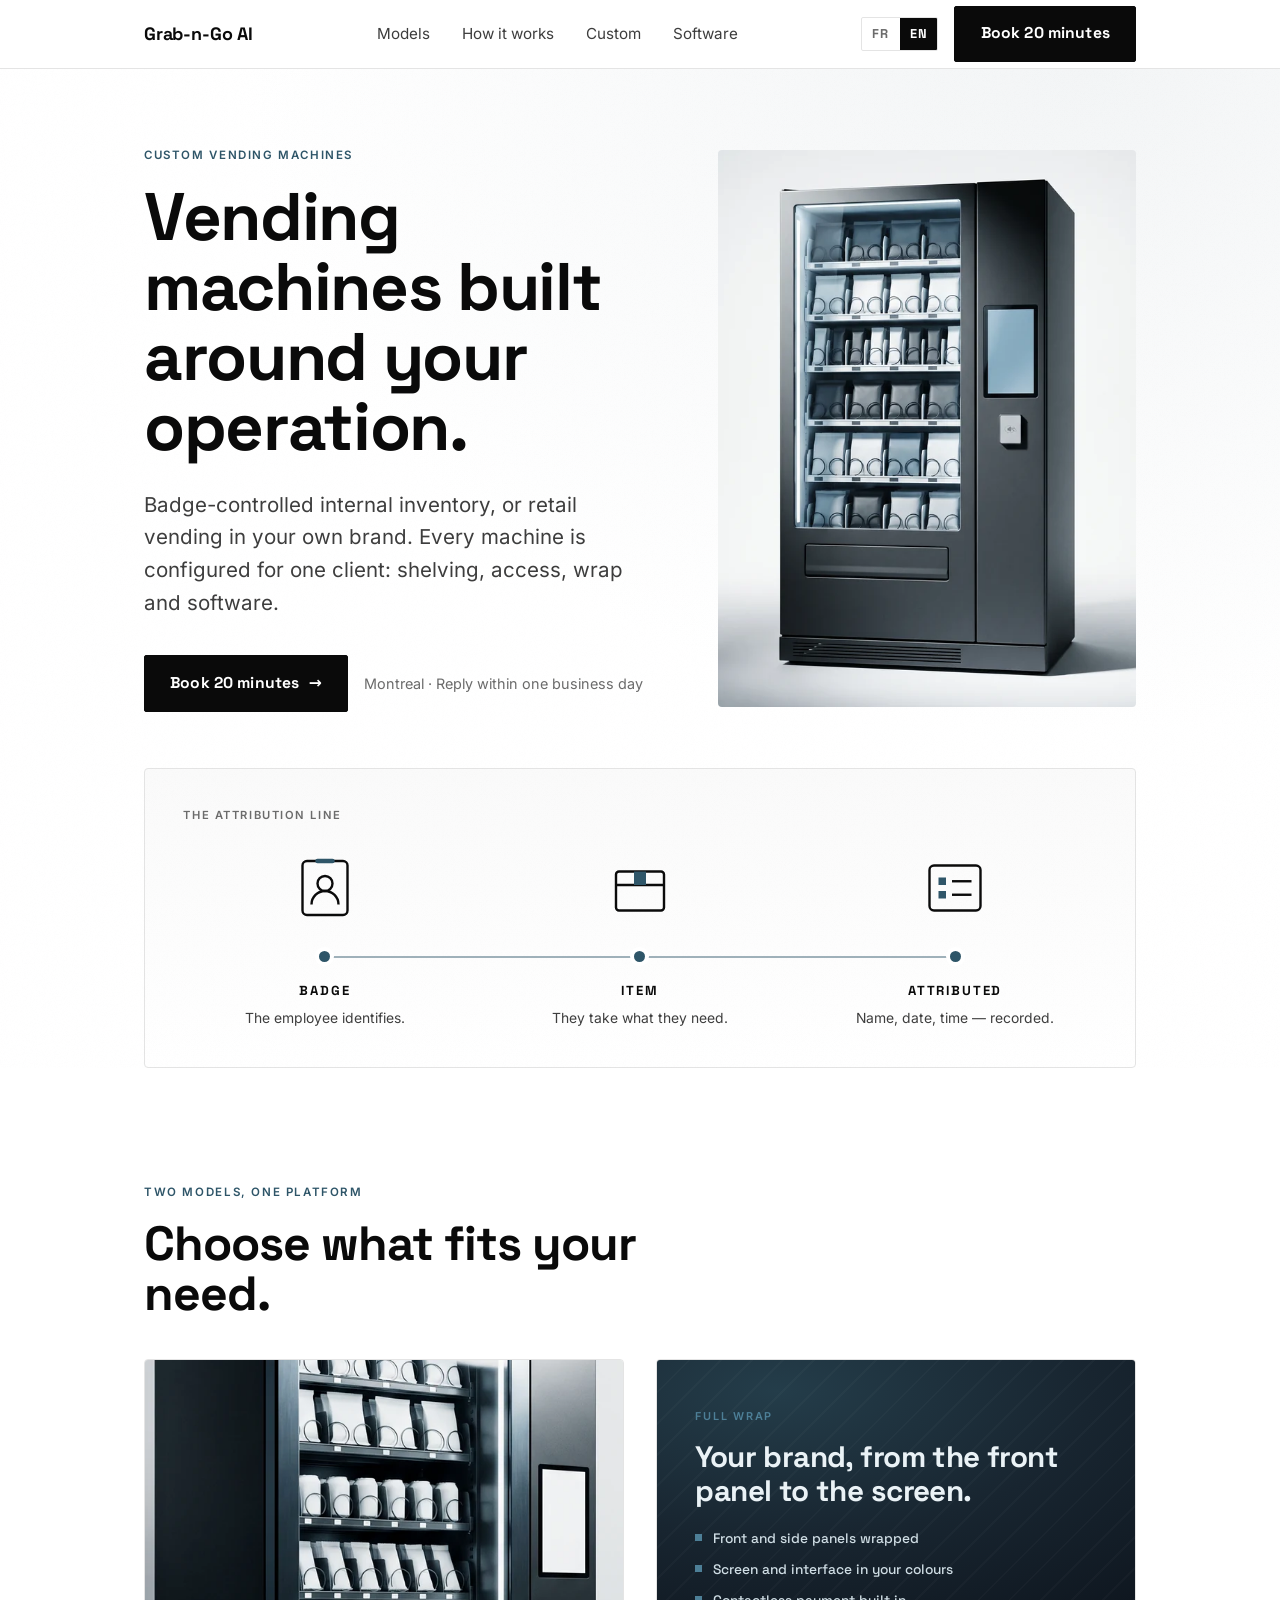
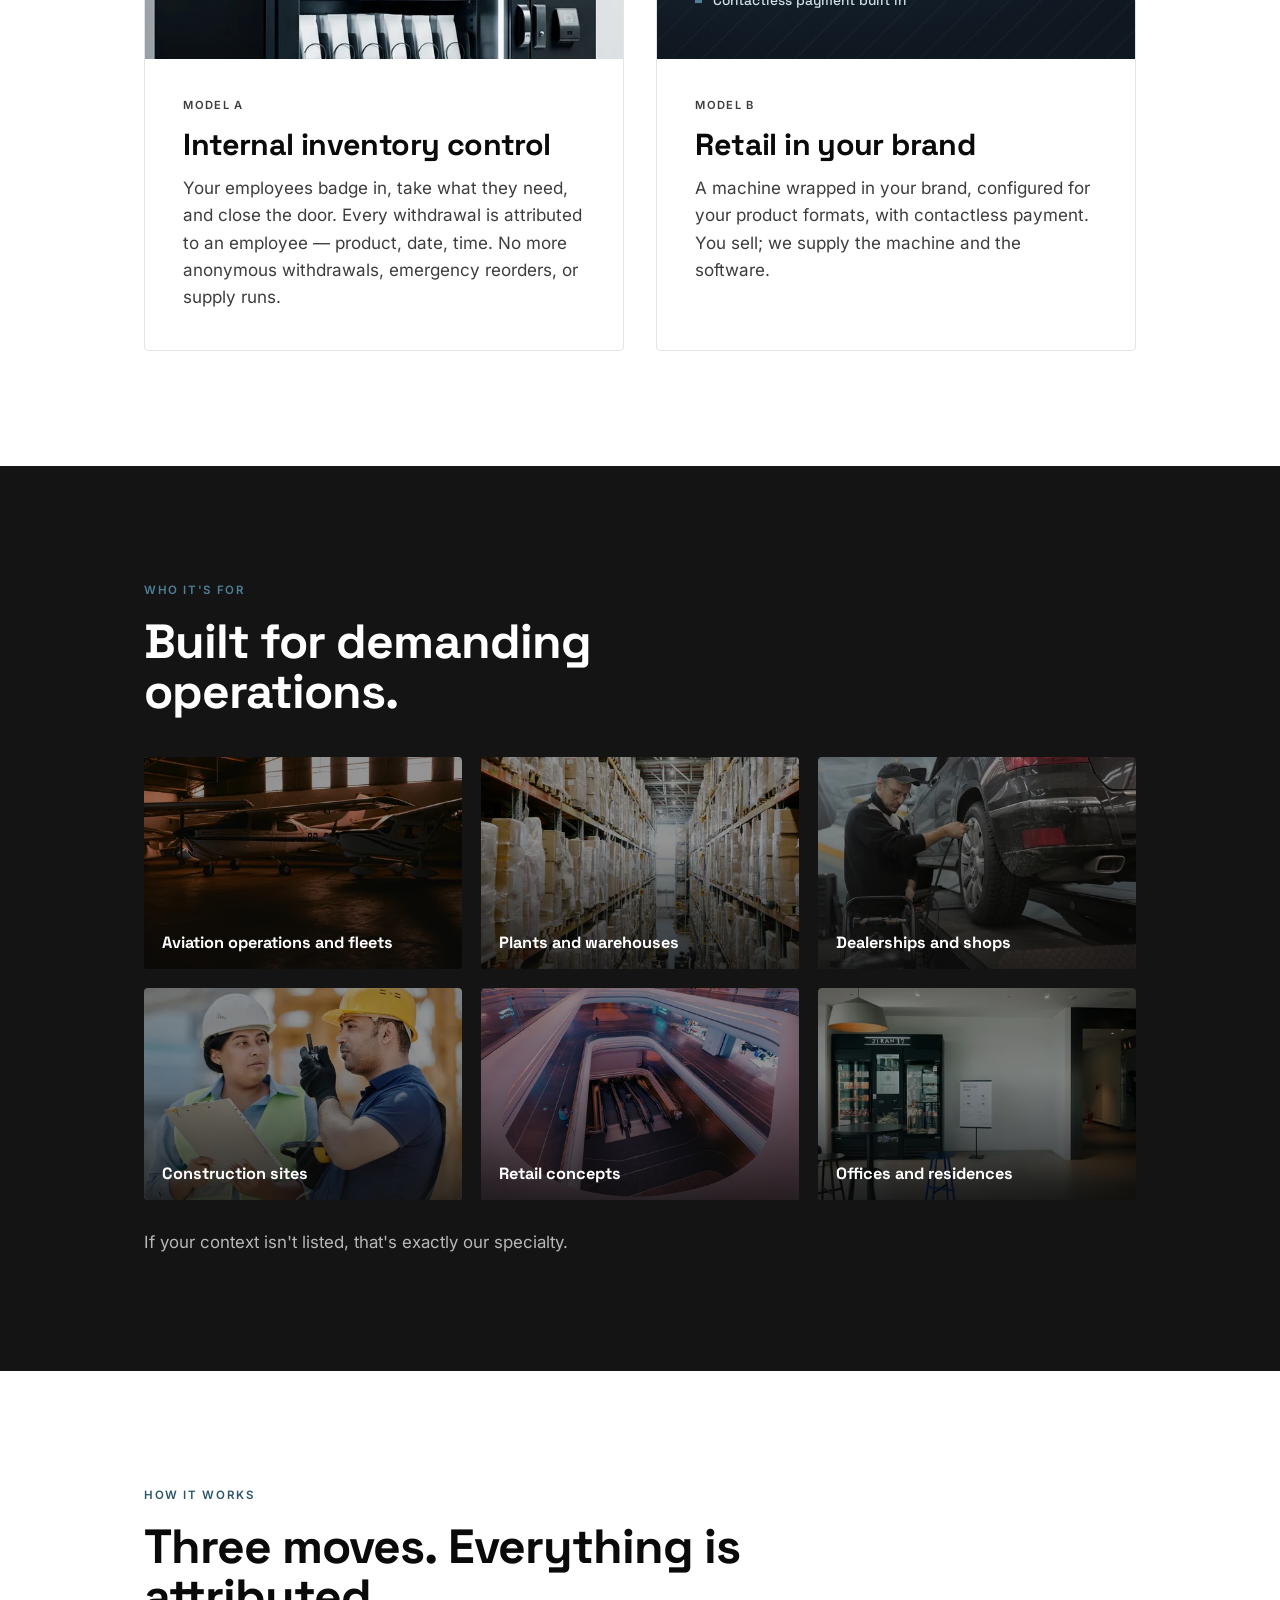
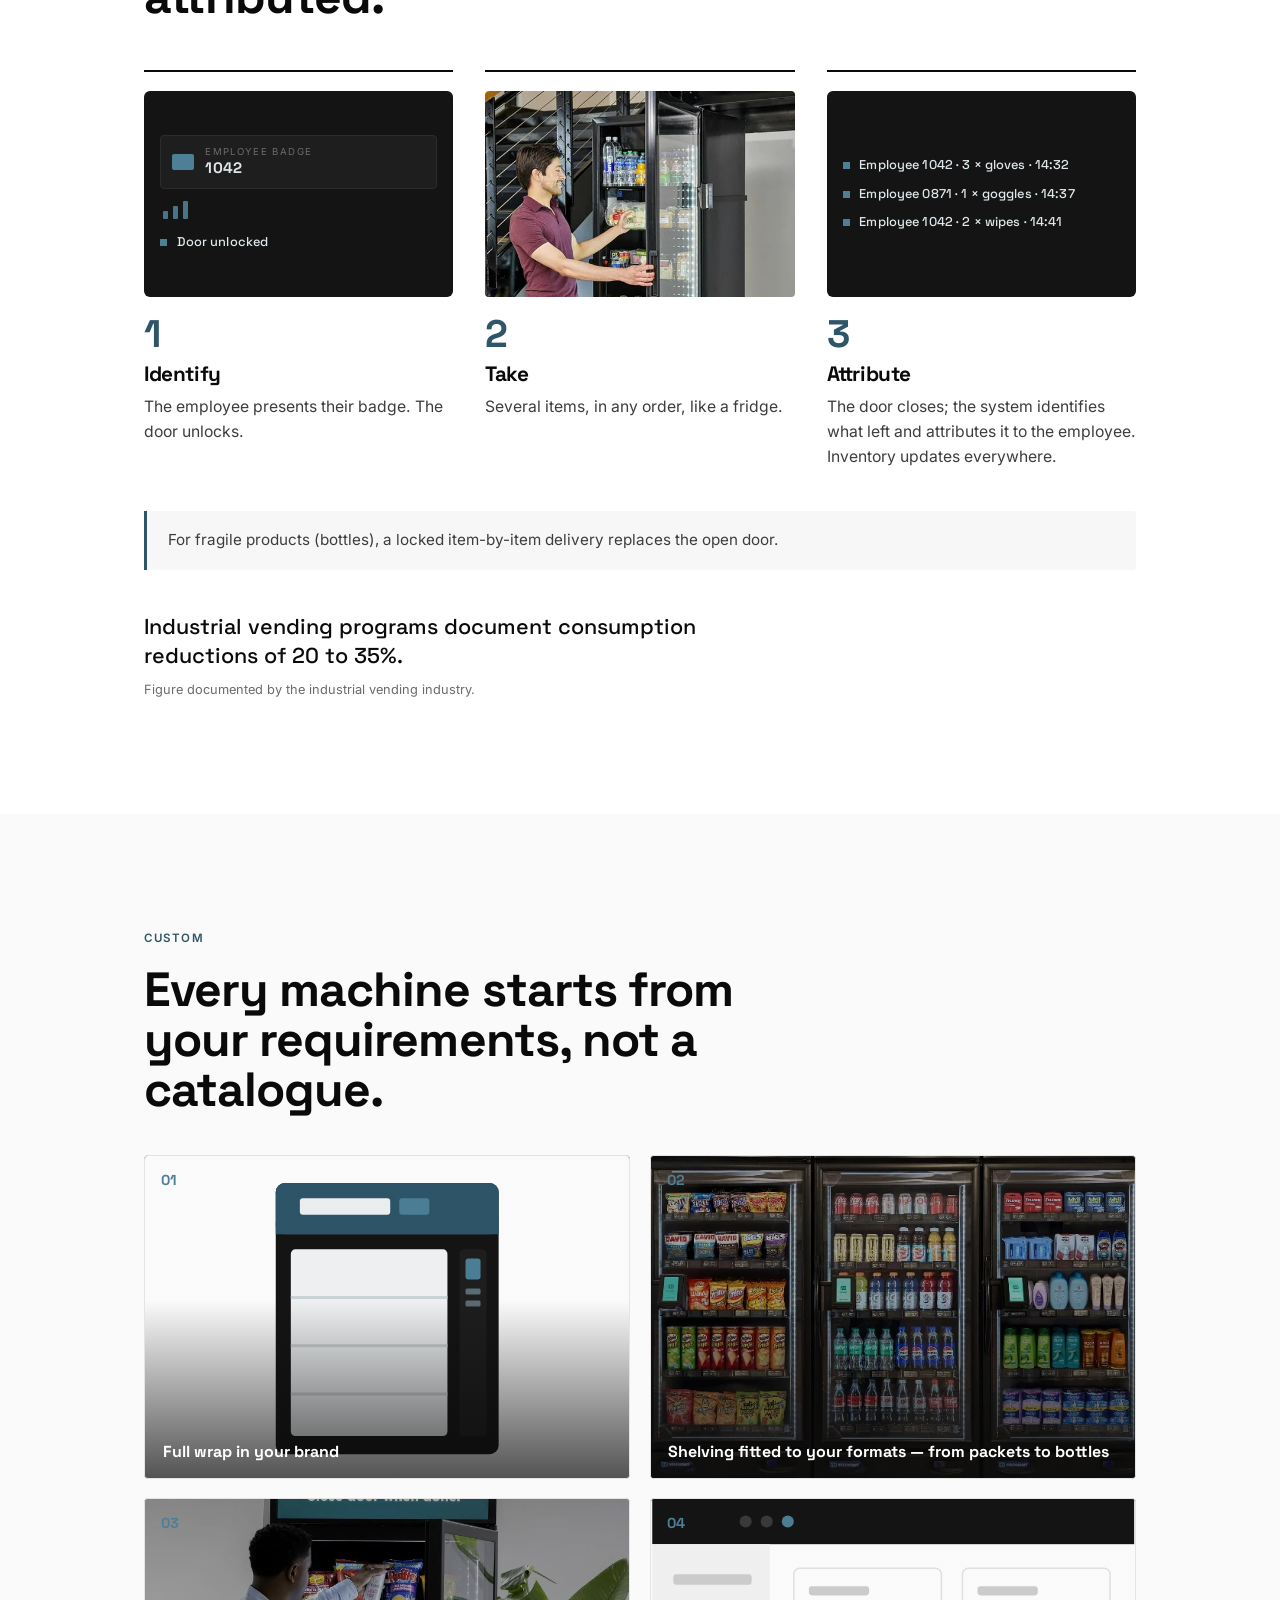
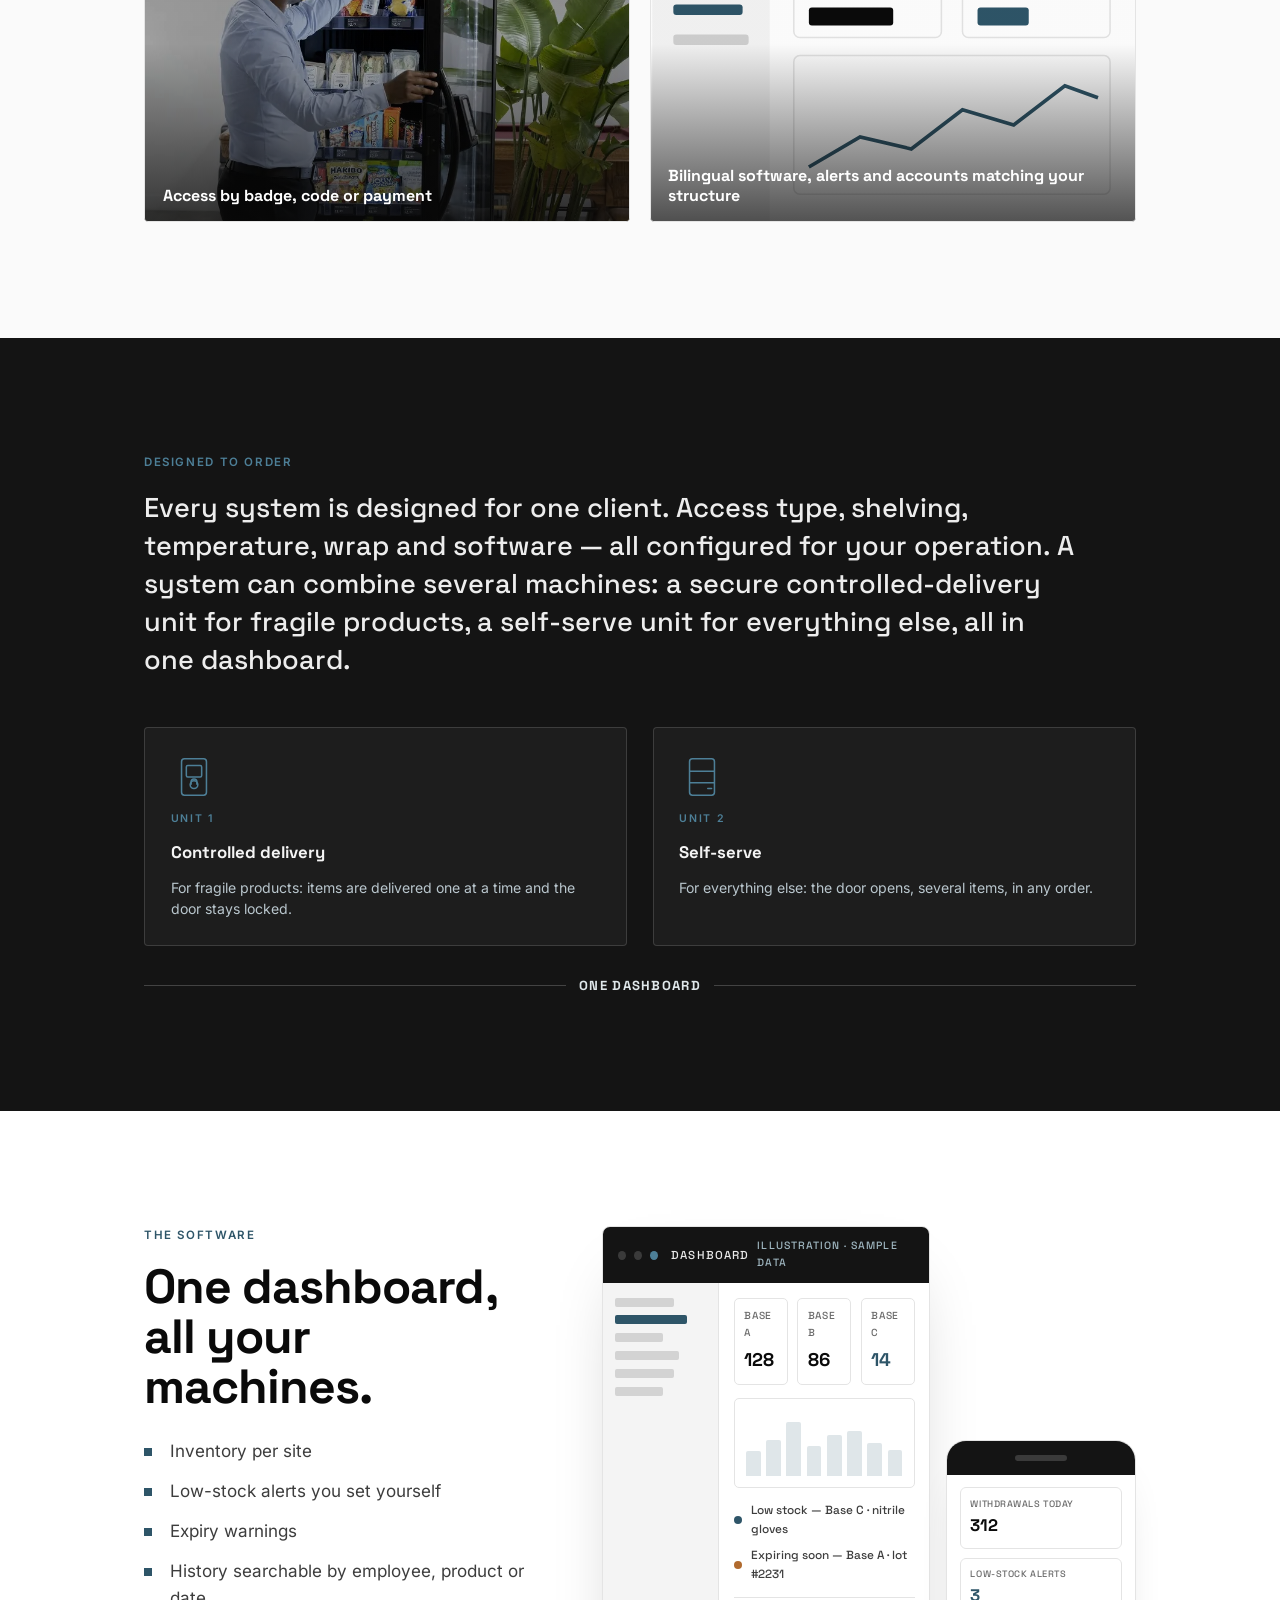
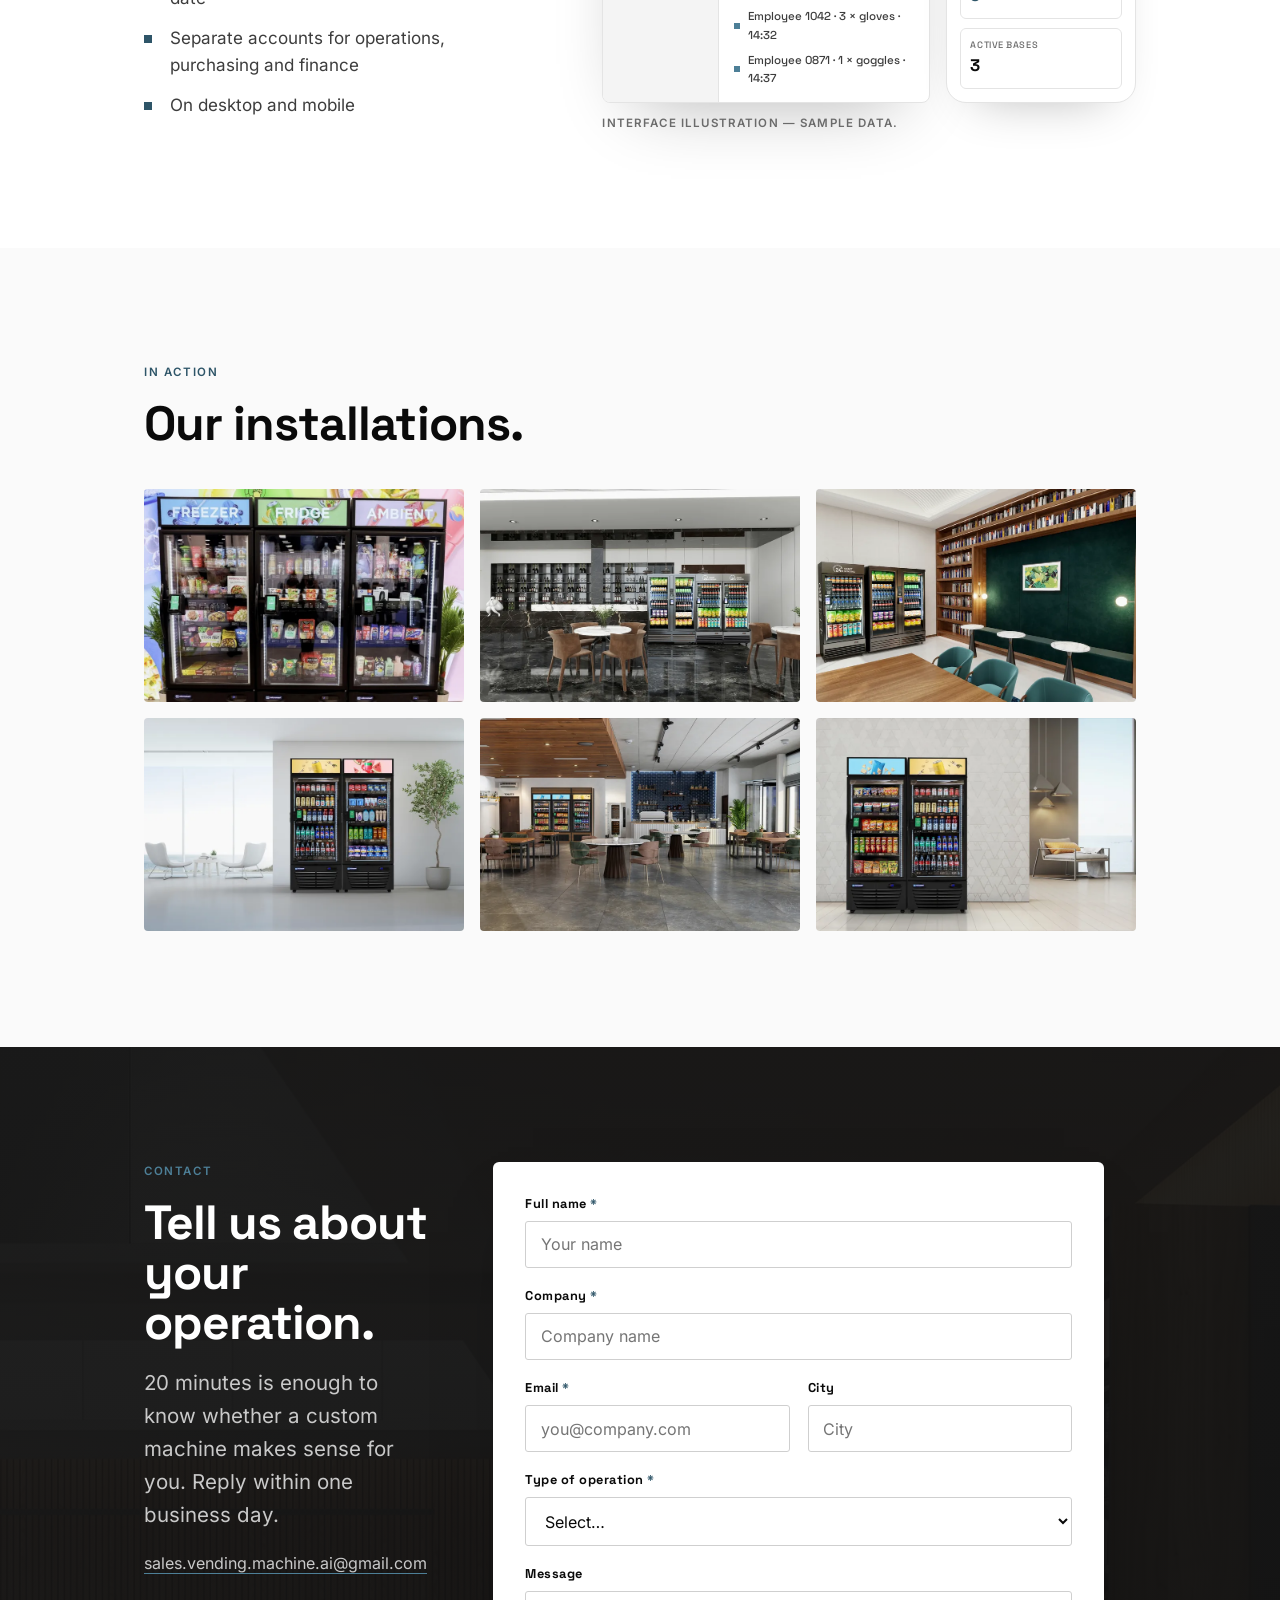
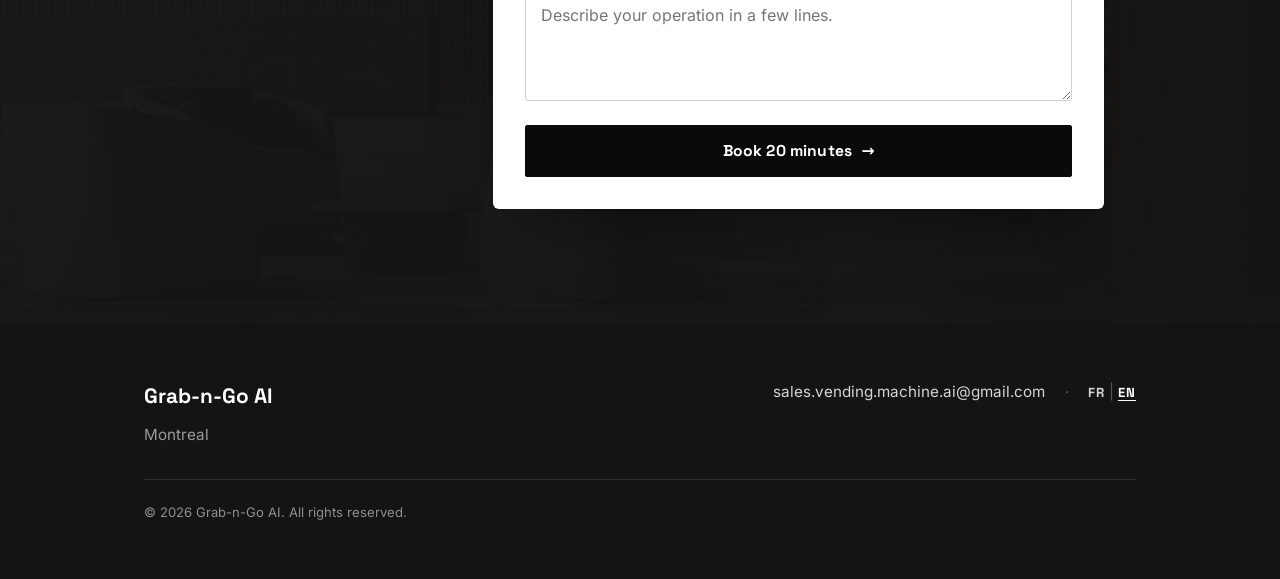
==== commit d5bc0813: "video micromart on land page of website" ====
--- a/en/index.html
+++ b/en/index.html
@@ -35,7 +35,7 @@
   <!-- ------------------------------ Header ------------------------------ -->
   <header class="site-header">
     <div class="wrap site-header__inner">
-      <a class="brand" href="/en/" aria-label="Grab-n-Go AI — home">Grab-n-Go<span class="dot">·</span>AI</a>
+      <a class="brand" href="/en/" aria-label="Grab-n-Go AI — home">Grab-n-Go AI</a>
       <nav class="nav nav-desktop" aria-label="Primary">
         <a class="navlink" href="#models">Models</a>
         <a class="navlink" href="#how-it-works">How it works</a>
@@ -142,10 +142,10 @@
         <div class="pillars reveal-up">
           <article class="pillar">
             <div class="media">
-              <img src="../assets/pillar-internal-845.webp"
-                srcset="../assets/pillar-internal-640.webp 640w, ../assets/pillar-internal-845.webp 845w"
-                sizes="(max-width:760px) 100vw, 540px" width="845" height="633" loading="lazy" decoding="async"
-                alt="Interior of a door-front machine with refrigerated shelving.">
+              <img src="../assets/pillar-inventory-845.webp"
+                srcset="../assets/pillar-inventory-640.webp 640w, ../assets/pillar-inventory-845.webp 845w"
+                sizes="(max-width:760px) 100vw, 540px" width="845" height="528" loading="lazy" decoding="async"
+                alt="Interior shelving of a machine, items arranged in rows.">
             </div>
             <div class="pillar__body">
               <p class="pillar__tag">Model A</p>
@@ -583,7 +583,7 @@
     <div class="wrap">
       <div class="footer-top">
         <div>
-          <div class="footer-brand">Grab-n-Go<span class="dot">·</span>AI</div>
+          <div class="footer-brand">Grab-n-Go AI</div>
           <p style="margin-top:.6rem;color:#9a9a9a;font-size:.95rem">Montreal</p>
         </div>
         <div class="footer-meta">
--- a/assets/site.css
+++ b/assets/site.css
@@ -149,7 +149,6 @@
   font-size: 1.12rem; letter-spacing: -0.01em; color: var(--ink);
   display: inline-flex; align-items: baseline; gap: .1em;
 }
-.brand .dot { color: var(--accent); }
 .nav { display: flex; align-items: center; gap: clamp(1rem, 2.5vw, 2rem); }
 .nav a.navlink { font-size: 0.95rem; color: var(--ink-2); padding: .4rem 0; }
 .nav a.navlink:hover { color: var(--ink); }
@@ -673,7 +672,6 @@
 @media (prefers-reduced-motion: reduce) { .site-footer a { transition: none; } }
 .footer-top { display: flex; flex-wrap: wrap; justify-content: space-between; gap: 2rem; align-items: flex-start; }
 .footer-brand { font-family: var(--font-display); font-weight: 700; font-size: 1.3rem; color: #fff; }
-.footer-brand .dot { color: var(--accent-hi); }
 .footer-meta { display: flex; flex-wrap: wrap; gap: .4rem 1.2rem; align-items: center; font-size: .95rem; }
 .footer-meta .sep { color: #555; }
 .footer-lang a { text-transform: uppercase; letter-spacing: .08em; font-family: var(--font-display); font-weight: 600; font-size: .82rem; }
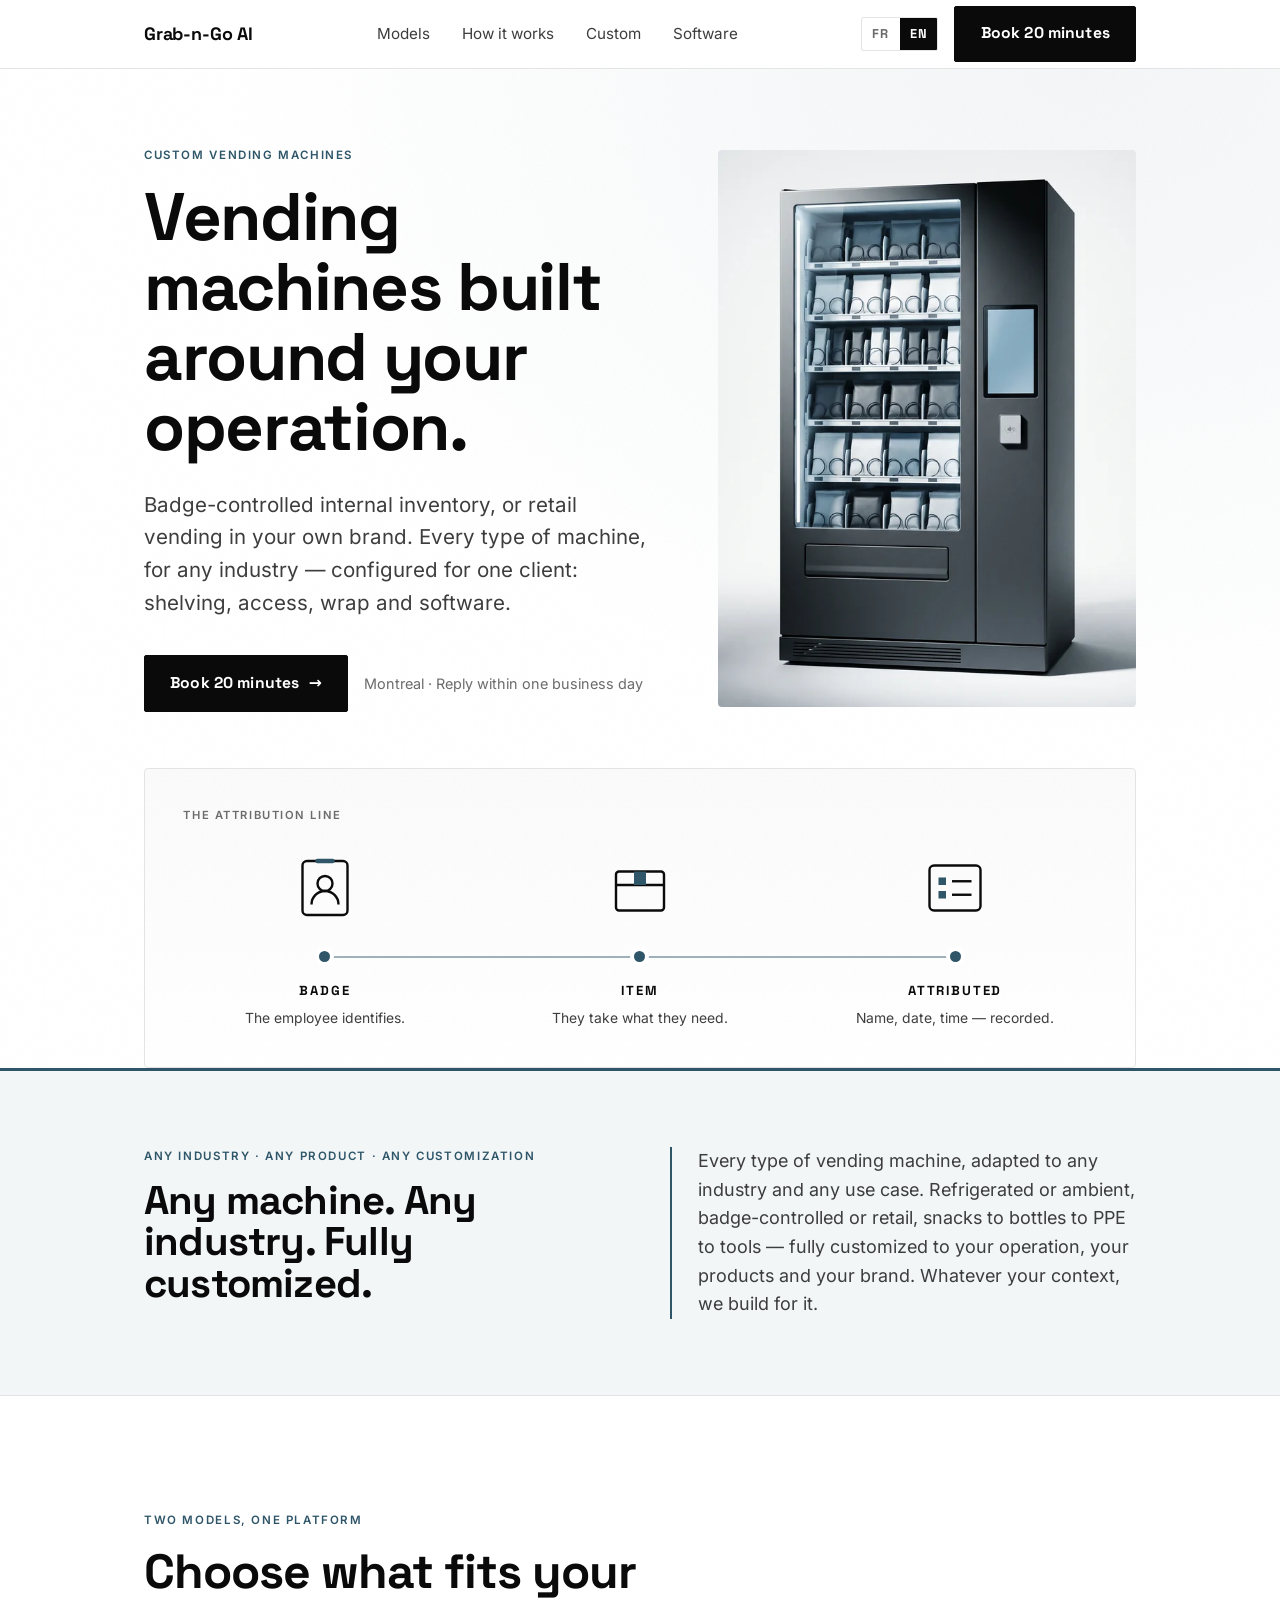
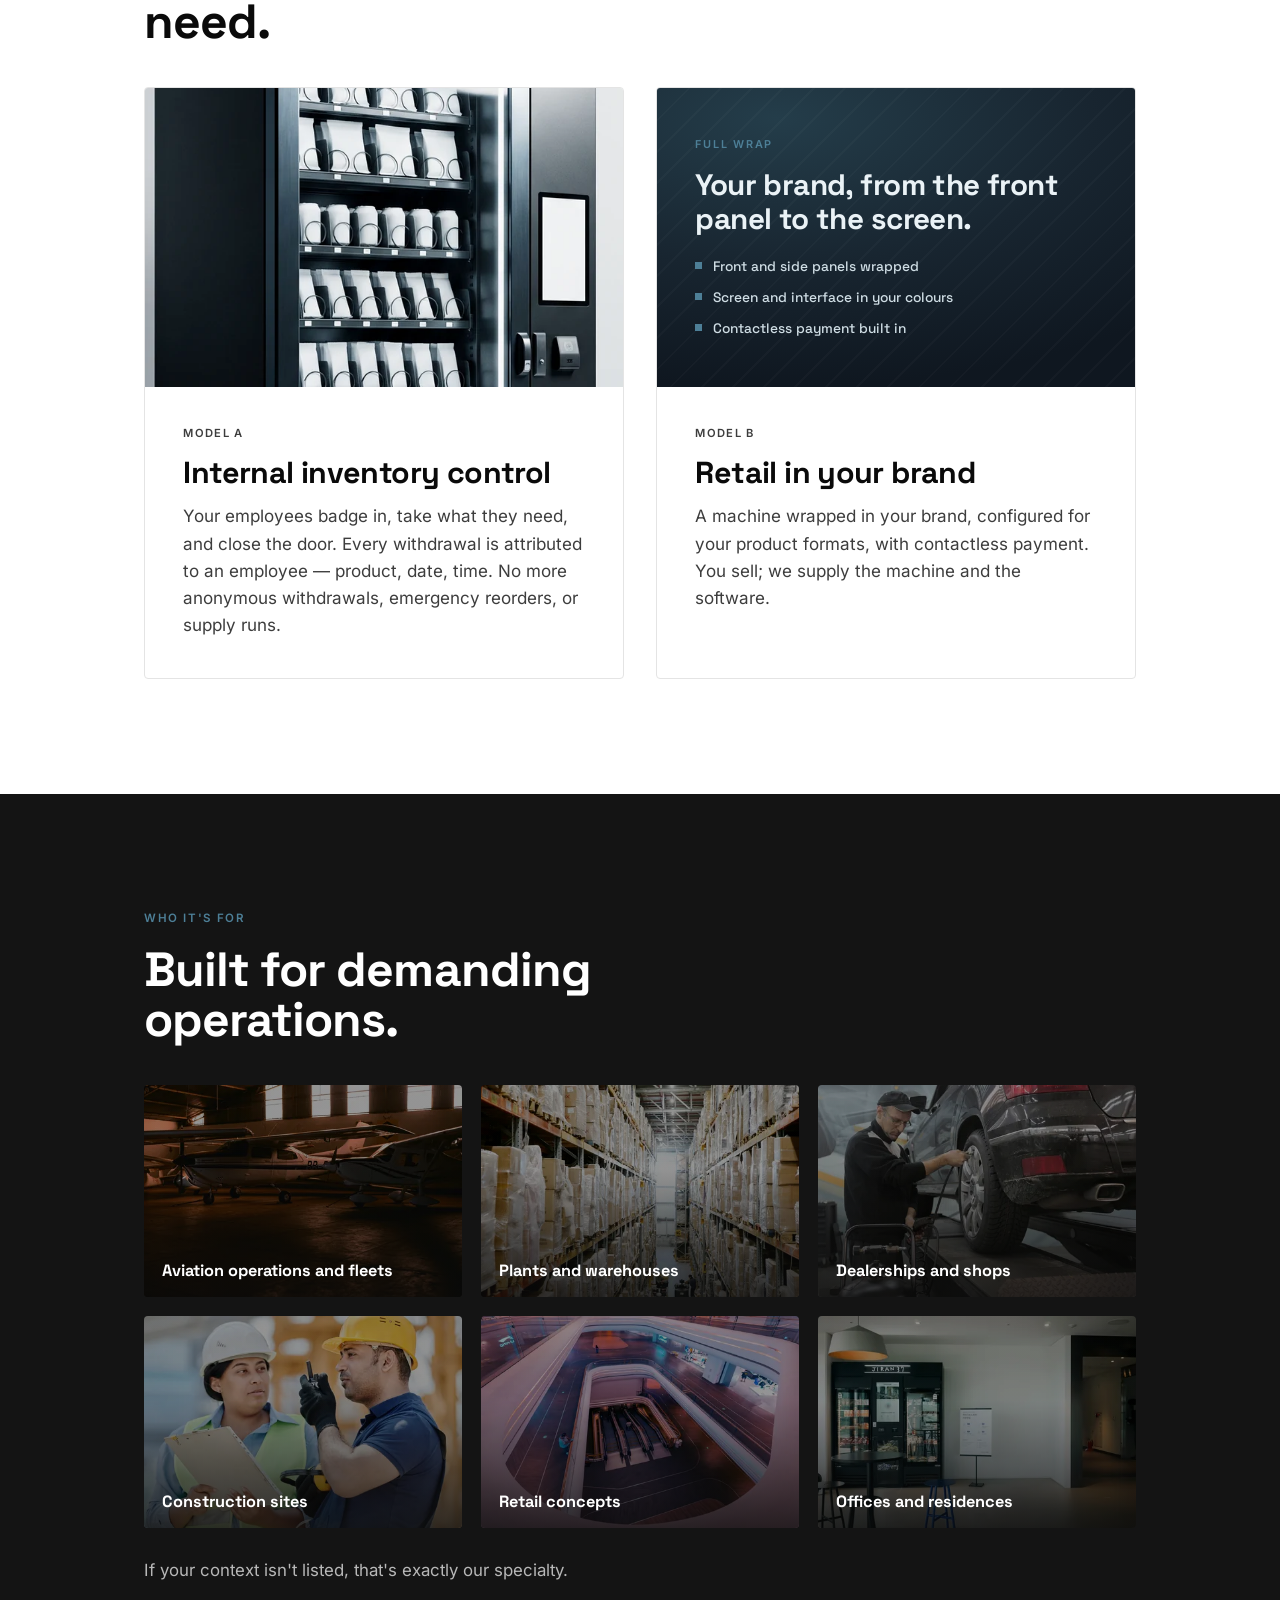
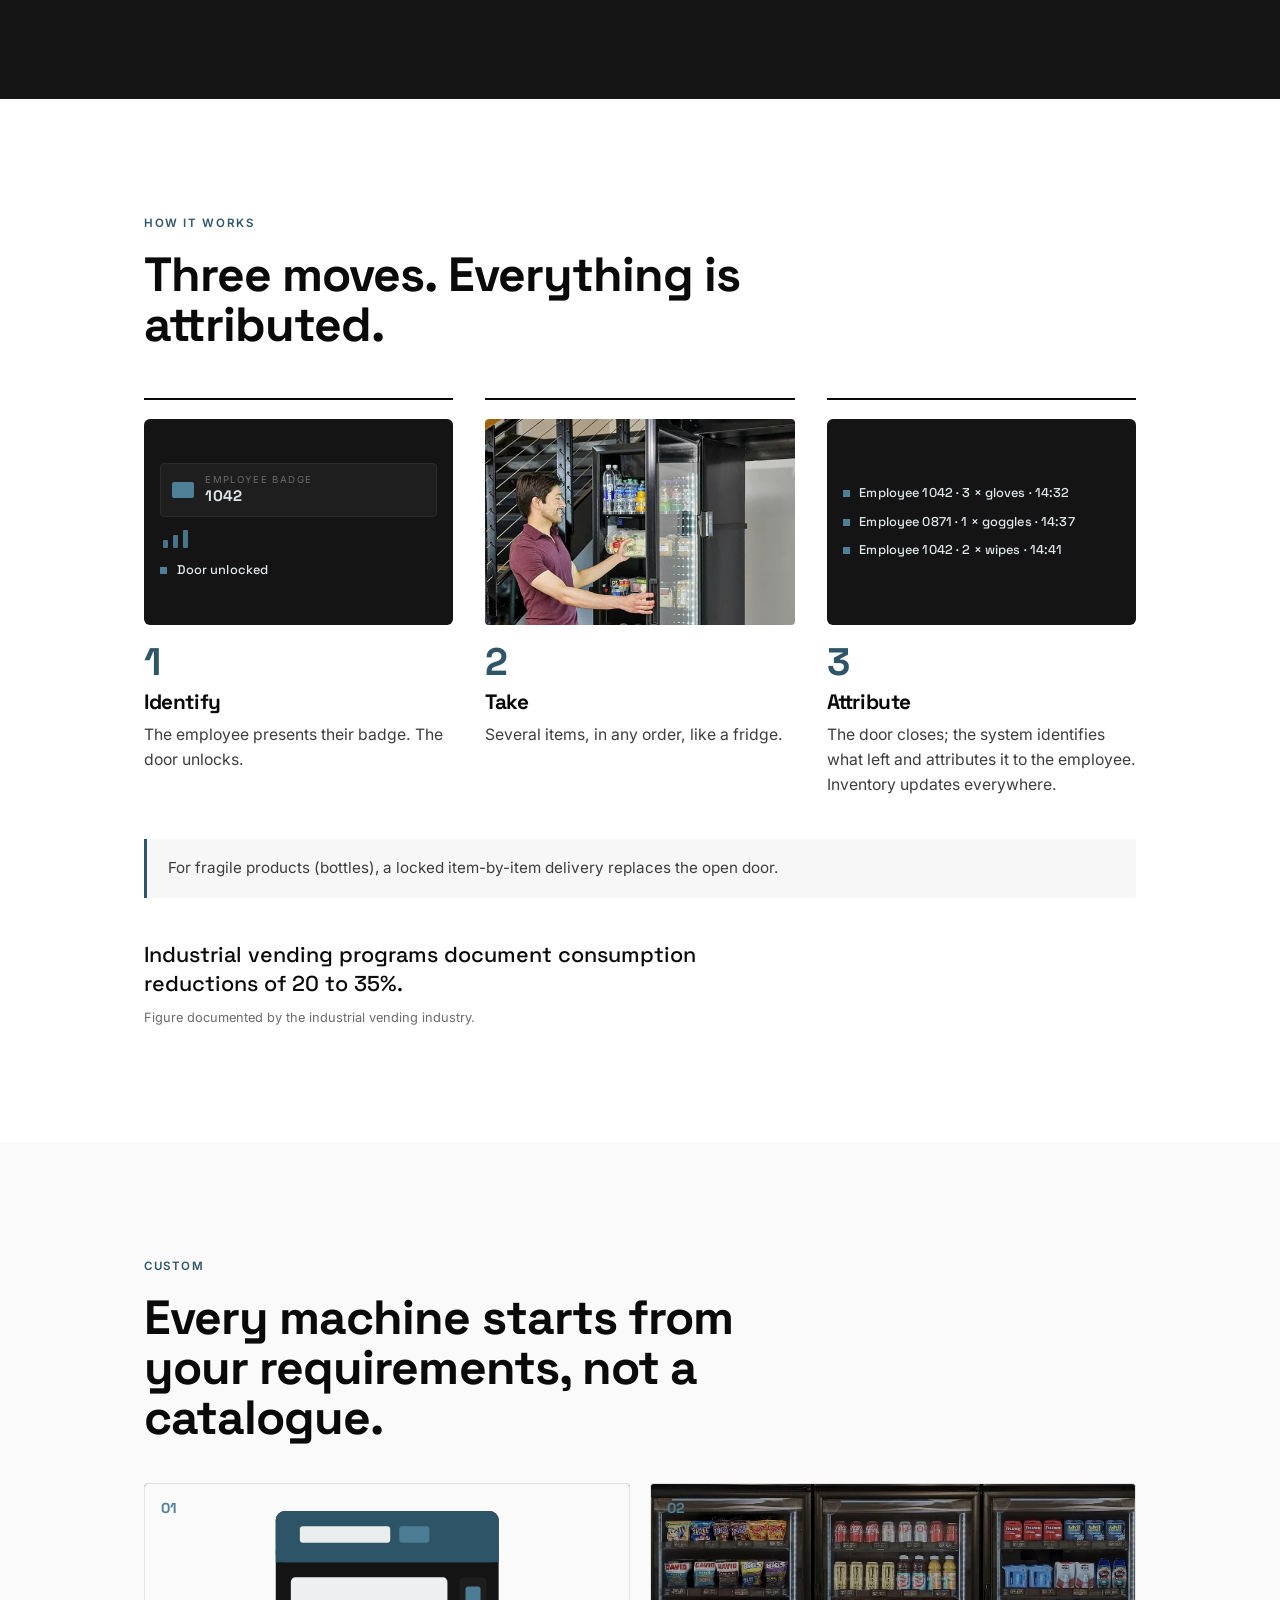
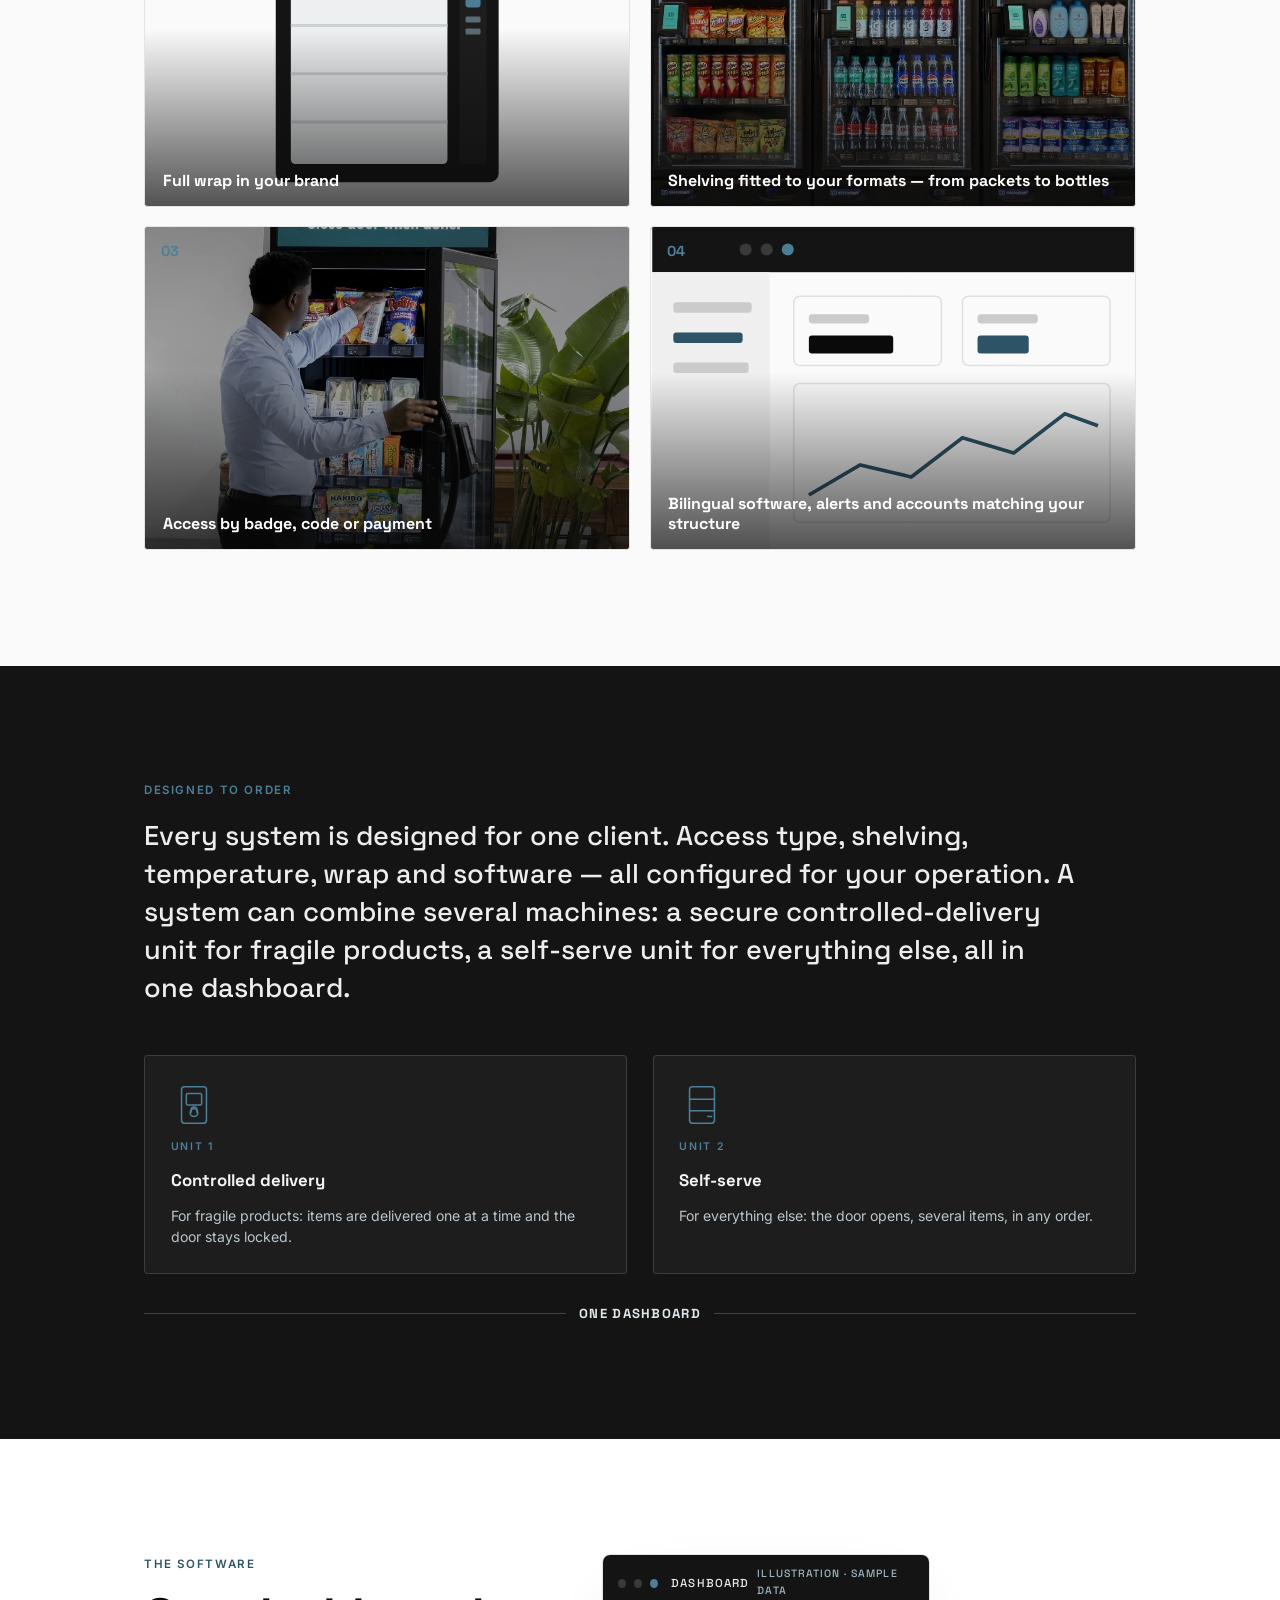
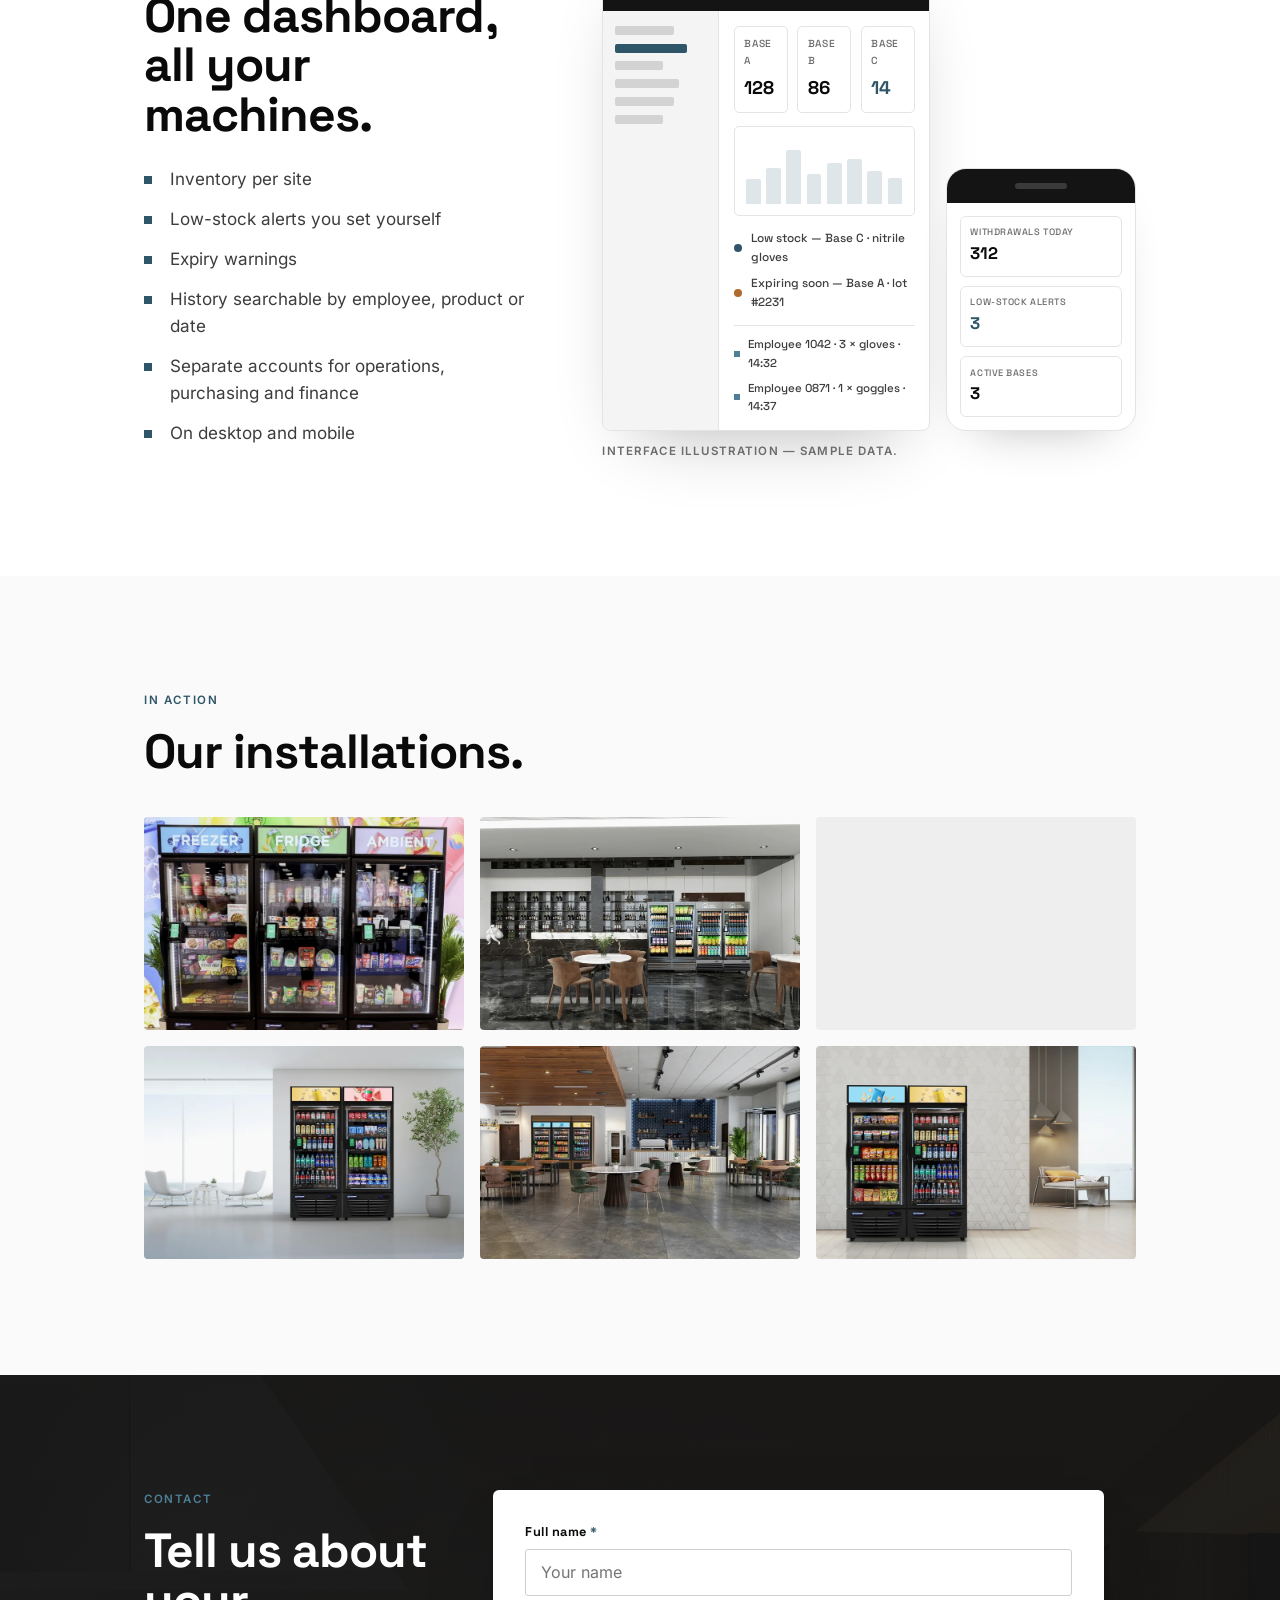
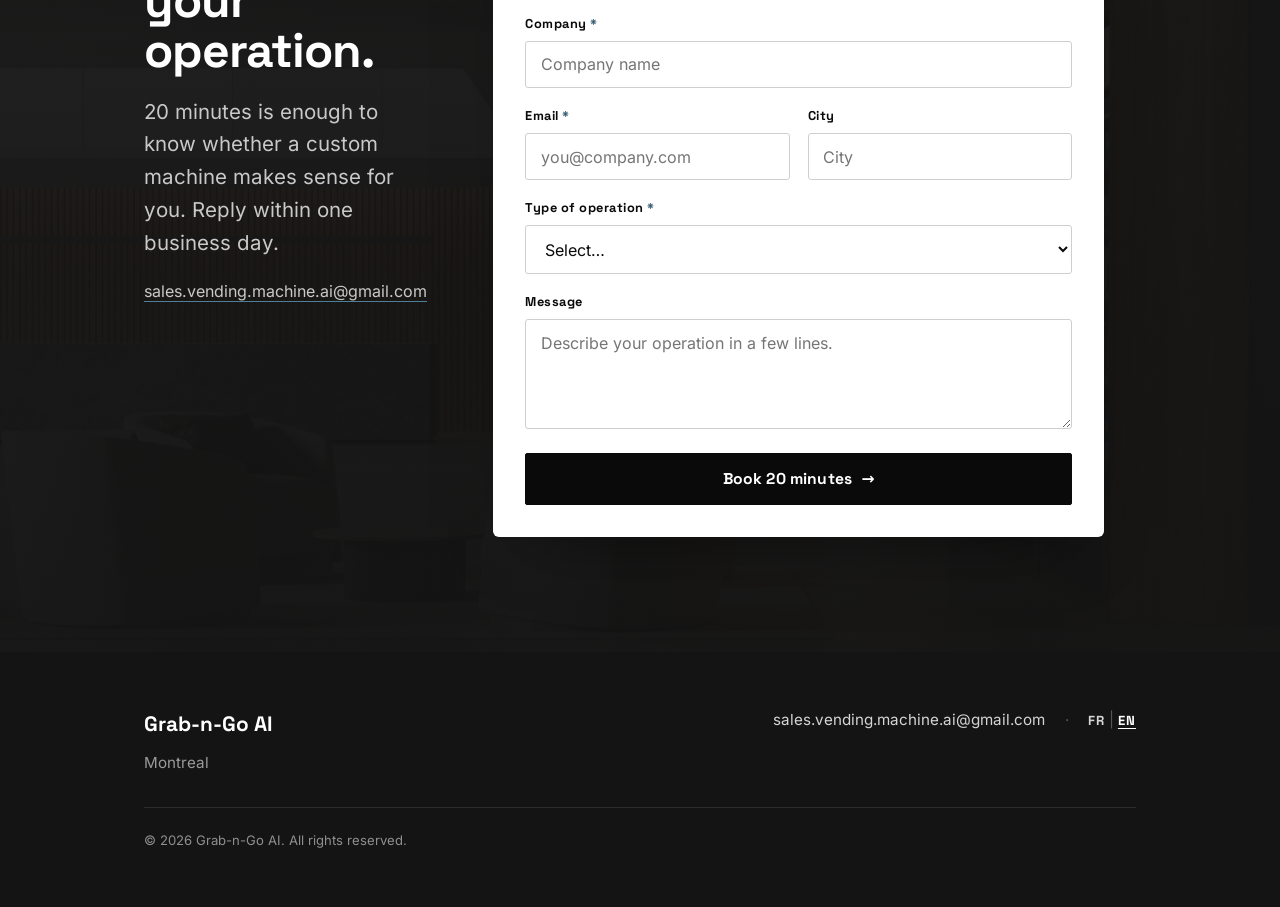
==== commit ac6155c4: "English default at root, French at /fr/, add any-industry band Swap the site's default language: Eng" ====
--- a/en/index.html
+++ b/en/index.html
@@ -1,614 +1,22 @@
 <!DOCTYPE html>
-<html lang="en-CA" class="no-js">
+<html lang="en-CA">
 
 <head>
   <meta charset="UTF-8">
   <meta name="viewport" content="width=device-width, initial-scale=1.0">
-  <title>Grab-n-Go AI — Custom Vending Machines | Montreal</title>
-  <meta name="description"
-    content="Custom smart vending machines: badge-controlled inventory for your teams, or retail vending in your own brand. Designed and configured in Montreal.">
-
-  <link rel="canonical" href="https://www.grab2goshop.ca/en/">
-  <link rel="alternate" hreflang="fr-ca" href="https://www.grab2goshop.ca/">
-  <link rel="alternate" hreflang="en-ca" href="https://www.grab2goshop.ca/en/">
-  <link rel="alternate" hreflang="x-default" href="https://www.grab2goshop.ca/">
-
-  <meta property="og:type" content="website">
-  <meta property="og:locale" content="en_CA">
-  <meta property="og:locale:alternate" content="fr_CA">
-  <meta property="og:title" content="Grab-n-Go AI — Custom Vending Machines | Montreal">
-  <meta property="og:description"
-    content="Badge-controlled inventory for your teams, or retail vending in your own brand. Designed and configured in Montreal.">
-  <meta property="og:url" content="https://www.grab2goshop.ca/en/">
-
+  <title>Grab-n-Go AI</title>
+  <!-- The English site now lives at the root. This page only forwards there. -->
+  <meta http-equiv="refresh" content="0; url=https://www.grab2goshop.ca/">
+  <meta name="robots" content="noindex, follow">
+  <link rel="canonical" href="https://www.grab2goshop.ca/">
   <link rel="icon" type="image/png" sizes="32x32" href="../assets/faviconlogo.jpg">
-  <link rel="apple-touch-icon" href="../assets/faviconlogo.jpg">
-
-  <link rel="preload" href="../assets/fonts/space-grotesk-700.woff2" as="font" type="font/woff2" crossorigin>
-  <link rel="preload" href="../assets/fonts/inter-400.woff2" as="font" type="font/woff2" crossorigin>
-  <link rel="stylesheet" href="../assets/site.css">
+  <script>location.replace("/" + location.hash);</script>
 </head>
 
 <body>
-  <a class="skip-link" href="#content">Skip to content</a>
-
-  <!-- ------------------------------ Header ------------------------------ -->
-  <header class="site-header">
-    <div class="wrap site-header__inner">
-      <a class="brand" href="/en/" aria-label="Grab-n-Go AI — home">Grab-n-Go AI</a>
-      <nav class="nav nav-desktop" aria-label="Primary">
-        <a class="navlink" href="#models">Models</a>
-        <a class="navlink" href="#how-it-works">How it works</a>
-        <a class="navlink" href="#customization">Custom</a>
-        <a class="navlink" href="#dashboard">Software</a>
-      </nav>
-      <div class="nav-actions">
-        <div class="lang" role="group" aria-label="Langue / Language">
-          <a href="/" hreflang="fr-ca">FR</a>
-          <a href="/en/" aria-current="true" hreflang="en-ca">EN</a>
-        </div>
-        <a class="btn header-cta header-cta--desktop" href="#contact">Book 20 minutes</a>
-        <button class="nav-toggle" aria-expanded="false" aria-controls="mobile-nav">Menu</button>
-      </div>
-    </div>
-    <nav class="mobile-nav" id="mobile-nav" aria-label="Mobile">
-      <a href="#models">Models</a>
-      <a href="#how-it-works">How it works</a>
-      <a href="#customization">Custom</a>
-      <a href="#dashboard">Software</a>
-      <a class="btn" href="#contact">Book 20 minutes</a>
-    </nav>
-  </header>
-
-  <main id="content">
-    <!-- ------------------------------ Hero ------------------------------ -->
-    <section class="hero">
-      <div class="wrap hero__grid">
-        <div class="hero__text">
-          <p class="eyebrow">Custom vending machines</p>
-          <h1>Vending machines built around your operation.</h1>
-          <p class="lede">
-            Badge-controlled internal inventory, or retail vending in your own brand.
-            Every machine is configured for one client: shelving, access, wrap and software.
-          </p>
-          <div class="hero-cta">
-            <a class="btn" href="#contact">Book 20 minutes <span class="arrow" aria-hidden="true">→</span></a>
-            <span class="hero-note">Montreal · Reply within one business day</span>
-          </div>
-        </div>
-        <div class="hero__visual">
-          <img class="hero__machine" src="../assets/hero-machine-900.webp"
-            srcset="../assets/hero-machine-600.webp 600w, ../assets/hero-machine-900.webp 900w"
-            sizes="(max-width:900px) 72vw, 420px" width="900" height="1200"
-            loading="eager" decoding="async" fetchpriority="high"
-            alt="Glass-front smart vending machine with a vertical touchscreen and contactless reader.">
-        </div>
-      </div>
-
-      <!-- Signature element: the attribution line -->
-      <div class="wrap">
-        <figure class="attrib" aria-label="Every withdrawal is attributed: badge, item, then name, date, time.">
-          <figcaption class="attrib__label">The attribution line</figcaption>
-          <ol class="attrib__nodes">
-            <li class="a-node">
-              <span class="a-node__art" aria-hidden="true">
-                <svg viewBox="0 0 48 48" fill="none" stroke="currentColor" stroke-width="1.6">
-                  <rect x="9" y="6" width="30" height="36" rx="3" />
-                  <line x1="19" y1="6" x2="29" y2="6" stroke-width="3" stroke-linecap="round" class="accent" />
-                  <circle cx="24" cy="21" r="5" />
-                  <path d="M15 35a9 9 0 0 1 18 0" />
-                </svg>
-              </span>
-              <span class="a-node__rail" aria-hidden="true"><span class="a-node__dot"></span></span>
-              <span class="a-node__label">Badge</span>
-              <span class="a-node__desc">The employee identifies.</span>
-            </li>
-            <li class="a-node">
-              <span class="a-node__art" aria-hidden="true">
-                <svg viewBox="0 0 48 48" fill="none" stroke="currentColor" stroke-width="1.6">
-                  <rect x="8" y="13" width="32" height="26" rx="2" />
-                  <line x1="8" y1="22" x2="40" y2="22" />
-                  <rect x="20" y="13" width="8" height="9" fill="currentColor" stroke="none" class="accent" />
-                </svg>
-              </span>
-              <span class="a-node__rail" aria-hidden="true"><span class="a-node__dot"></span></span>
-              <span class="a-node__label">Item</span>
-              <span class="a-node__desc">They take what they need.</span>
-            </li>
-            <li class="a-node">
-              <span class="a-node__art" aria-hidden="true">
-                <svg viewBox="0 0 48 48" fill="none" stroke="currentColor" stroke-width="1.6">
-                  <rect x="7" y="9" width="34" height="30" rx="3" />
-                  <rect x="13" y="17" width="5" height="5" fill="currentColor" stroke="none" class="accent" />
-                  <line x1="22" y1="19.5" x2="35" y2="19.5" />
-                  <rect x="13" y="26" width="5" height="5" fill="currentColor" stroke="none" class="accent" />
-                  <line x1="22" y1="28.5" x2="35" y2="28.5" />
-                </svg>
-              </span>
-              <span class="a-node__rail" aria-hidden="true"><span class="a-node__dot"></span></span>
-              <span class="a-node__label">Attributed</span>
-              <span class="a-node__desc">Name, date, time — recorded.</span>
-            </li>
-          </ol>
-        </figure>
-      </div>
-    </section>
-
-    <!-- ---------------------------- Two pillars ------------------------- -->
-    <section class="section" id="models">
-      <div class="wrap">
-        <p class="eyebrow">Two models, one platform</p>
-        <h2 class="h2">Choose what fits your need.</h2>
-        <div class="pillars reveal-up">
-          <article class="pillar">
-            <div class="media">
-              <img src="../assets/pillar-inventory-845.webp"
-                srcset="../assets/pillar-inventory-640.webp 640w, ../assets/pillar-inventory-845.webp 845w"
-                sizes="(max-width:760px) 100vw, 540px" width="845" height="528" loading="lazy" decoding="async"
-                alt="Interior shelving of a machine, items arranged in rows.">
-            </div>
-            <div class="pillar__body">
-              <p class="pillar__tag">Model A</p>
-              <h3>Internal inventory control</h3>
-              <p>
-                Your employees badge in, take what they need, and close the door.
-                Every withdrawal is attributed to an employee — product, date, time.
-                No more anonymous withdrawals, emergency reorders, or supply runs.
-              </p>
-            </div>
-          </article>
-          <article class="pillar">
-            <div class="tpanel">
-              <span class="tpanel__kicker">Full wrap</span>
-              <span class="tpanel__line">Your brand, from the front panel to the screen.</span>
-              <ul class="tpanel__list">
-                <li>Front and side panels wrapped</li>
-                <li>Screen and interface in your colours</li>
-                <li>Contactless payment built in</li>
-              </ul>
-            </div>
-            <div class="pillar__body">
-              <p class="pillar__tag">Model B</p>
-              <h3>Retail in your brand</h3>
-              <p>
-                A machine wrapped in your brand, configured for your product formats,
-                with contactless payment. You sell; we supply the machine and the software.
-              </p>
-            </div>
-          </article>
-        </div>
-      </div>
-    </section>
-
-    <!-- --------------------------- Industries --------------------------- -->
-    <section class="section section--panel">
-      <div class="wrap">
-        <p class="eyebrow">Who it's for</p>
-        <h2 class="h2" style="color:#fff">Built for demanding operations.</h2>
-        <div class="ind-grid reveal-up">
-          <div class="ind-card">
-            <img src="../assets/ind-aviation-800.webp"
-              srcset="../assets/ind-aviation-480.webp 480w, ../assets/ind-aviation-800.webp 800w"
-              sizes="(max-width:480px) 100vw, (max-width:820px) 50vw, 340px" width="800" height="533"
-              loading="lazy" decoding="async" alt="Small aircraft inside an aviation hangar.">
-            <span class="ind-label">Aviation operations and fleets</span>
-          </div>
-          <div class="ind-card">
-            <img src="../assets/ind-warehouse-800.webp"
-              srcset="../assets/ind-warehouse-480.webp 480w, ../assets/ind-warehouse-800.webp 800w"
-              sizes="(max-width:480px) 100vw, (max-width:820px) 50vw, 340px" width="800" height="533"
-              loading="lazy" decoding="async" alt="Warehouse aisle lined with racking.">
-            <span class="ind-label">Plants and warehouses</span>
-          </div>
-          <div class="ind-card">
-            <img src="../assets/ind-dealership-800.webp"
-              srcset="../assets/ind-dealership-480.webp 480w, ../assets/ind-dealership-800.webp 800w"
-              sizes="(max-width:480px) 100vw, (max-width:820px) 50vw, 340px" width="800" height="533"
-              loading="lazy" decoding="async" alt="Automotive service bay with a vehicle on a lift.">
-            <span class="ind-label">Dealerships and shops</span>
-          </div>
-          <div class="ind-card">
-            <img src="../assets/ind-construction-800.webp"
-              srcset="../assets/ind-construction-480.webp 480w, ../assets/ind-construction-800.webp 800w"
-              sizes="(max-width:480px) 100vw, (max-width:820px) 50vw, 340px" width="800" height="533"
-              loading="lazy" decoding="async" alt="Two construction workers in protective equipment.">
-            <span class="ind-label">Construction sites</span>
-          </div>
-          <div class="ind-card">
-            <img src="../assets/ind-mall-800.webp"
-              srcset="../assets/ind-mall-480.webp 480w, ../assets/ind-mall-800.webp 800w"
-              sizes="(max-width:480px) 100vw, (max-width:820px) 50vw, 340px" width="800" height="533"
-              loading="lazy" decoding="async" alt="Modern shopping mall interior.">
-            <span class="ind-label">Retail concepts</span>
-          </div>
-          <div class="ind-card">
-            <img src="../assets/ind-office-800.webp"
-              srcset="../assets/ind-office-480.webp 480w, ../assets/ind-office-800.webp 800w"
-              sizes="(max-width:480px) 100vw, (max-width:820px) 50vw, 340px" width="800" height="533"
-              loading="lazy" decoding="async" alt="Bright office space.">
-            <span class="ind-label">Offices and residences</span>
-          </div>
-        </div>
-        <p class="industries-note">If your context isn't listed, that's exactly our specialty.</p>
-      </div>
-    </section>
-
-    <!-- --------------------------- How it works ------------------------- -->
-    <section class="section" id="how-it-works">
-      <div class="wrap">
-        <p class="eyebrow">How it works</p>
-        <h2 class="h2">Three moves. Everything is attributed.</h2>
-        <ol class="steps reveal-up" style="list-style:none;padding:0">
-          <li class="step">
-            <div class="badgecard" aria-label="An employee badge is presented to the reader; the door unlocks.">
-              <div class="badgecard__badge">
-                <span class="badgecard__chip" aria-hidden="true"></span>
-                <span class="badgecard__who">
-                  <span class="badgecard__label">Employee badge</span>
-                  <span class="badgecard__num">1042</span>
-                </span>
-              </div>
-              <span class="badgecard__wave" aria-hidden="true"><i></i><i></i><i></i></span>
-              <div class="badgecard__state"><span class="tick"></span> Door unlocked</div>
-            </div>
-            <div class="step__num">1</div>
-            <h3>Identify</h3>
-            <p>The employee presents their badge. The door unlocks.</p>
-          </li>
-          <li class="step">
-            <div class="media">
-              <img src="../assets/step-take-601.webp"
-                srcset="../assets/step-take-520.webp 520w, ../assets/step-take-601.webp 601w"
-                sizes="(max-width:760px) 100vw, 340px" width="601" height="400" loading="lazy" decoding="async"
-                alt="Open machine door revealing the products.">
-            </div>
-            <div class="step__num">2</div>
-            <h3>Take</h3>
-            <p>Several items, in any order, like a fridge.</p>
-          </li>
-          <li class="step">
-            <div class="logcard" aria-label="Example of an attributed withdrawal log.">
-              <div class="logrow"><span class="tick"></span> Employee 1042 · 3 × gloves · 14:32</div>
-              <div class="logrow new"><span class="tick"></span> Employee 0871 · 1 × goggles · 14:37</div>
-              <div class="logrow"><span class="tick"></span> Employee 1042 · 2 × wipes · 14:41</div>
-            </div>
-            <div class="step__num">3</div>
-            <h3>Attribute</h3>
-            <p>The door closes; the system identifies what left and attributes it to the employee.
-              Inventory updates everywhere.</p>
-          </li>
-        </ol>
-        <p class="footnote">
-          For fragile products (bottles), a locked item-by-item delivery replaces the open door.
-        </p>
-        <p class="claim">
-          Industrial vending programs document consumption reductions of 20 to 35%.
-          <small>Figure documented by the industrial vending industry.</small>
-        </p>
-      </div>
-    </section>
-
-    <!-- --------------------------- Customization ------------------------ -->
-    <section class="section section--soft" id="customization">
-      <div class="wrap">
-        <p class="eyebrow">Custom</p>
-        <h2 class="h2">Every machine starts from your requirements, not a catalogue.</h2>
-        <div class="custom-grid reveal-up">
-          <div class="custom-tile">
-            <div class="miniframe" aria-hidden="true">
-              <svg viewBox="0 0 320 214" role="img" aria-label="Schematic of a machine wrapped in the client's brand.">
-                <rect width="320" height="214" fill="#fff" />
-                <rect x="86" y="18" width="148" height="180" rx="6" fill="#141414" />
-                <rect x="86" y="18" width="148" height="34" rx="6" fill="#2e5568" />
-                <rect x="86" y="44" width="148" height="8" fill="#2e5568" />
-                <rect x="102" y="28" width="60" height="11" rx="2" fill="#ffffff" opacity=".92" />
-                <rect x="168" y="28" width="20" height="11" rx="2" fill="#4d7f97" />
-                <rect x="96" y="62" width="104" height="124" rx="3" fill="#f2f4f5" />
-                <line x1="96" y1="94" x2="200" y2="94" stroke="#cfd6d9" stroke-width="2" />
-                <line x1="96" y1="126" x2="200" y2="126" stroke="#cfd6d9" stroke-width="2" />
-                <line x1="96" y1="158" x2="200" y2="158" stroke="#cfd6d9" stroke-width="2" />
-                <rect x="208" y="62" width="18" height="124" rx="3" fill="#1e1e1e" />
-                <rect x="212" y="68" width="10" height="14" rx="2" fill="#4d7f97" />
-                <rect x="212" y="88" width="10" height="4" rx="1" fill="#5b6d76" />
-                <rect x="212" y="96" width="10" height="4" rx="1" fill="#5b6d76" />
-              </svg>
-            </div>
-            <span class="mark">01</span>
-            <span class="tile-label">Full wrap in your brand</span>
-          </div>
-          <div class="custom-tile">
-            <div class="media">
-              <img src="../assets/custom-shelving-633.webp"
-                srcset="../assets/custom-shelving-520.webp 520w, ../assets/custom-shelving-633.webp 633w"
-                sizes="(max-width:640px) 100vw, 540px" width="633" height="633" loading="lazy" decoding="async"
-                alt="Interior shelving of a machine.">
-            </div>
-            <span class="mark">02</span>
-            <span class="tile-label">Shelving fitted to your formats — from packets to bottles</span>
-          </div>
-          <div class="custom-tile">
-            <div class="media">
-              <img src="../assets/custom-access-803.webp"
-                srcset="../assets/custom-access-520.webp 520w, ../assets/custom-access-803.webp 803w"
-                sizes="(max-width:640px) 100vw, 540px" width="803" height="803" loading="lazy" decoding="async"
-                alt="Close-up of the machine access and interface.">
-            </div>
-            <span class="mark">03</span>
-            <span class="tile-label">Access by badge, code or payment</span>
-          </div>
-          <div class="custom-tile">
-            <div class="miniframe" aria-hidden="true">
-              <svg viewBox="0 0 320 214" role="img" aria-label="Software preview.">
-                <rect width="320" height="214" fill="#fff" />
-                <rect width="320" height="30" fill="#141414" />
-                <circle cx="62" cy="15" r="4" fill="#3a3a3a" />
-                <circle cx="76" cy="15" r="4" fill="#3a3a3a" />
-                <circle cx="90" cy="15" r="4" fill="#4d7f97" />
-                <rect x="0" y="30" width="78" height="184" fill="#f4f4f4" />
-                <rect x="14" y="50" width="52" height="7" rx="2" fill="#cfcfcf" />
-                <rect x="14" y="70" width="46" height="7" rx="2" fill="#2e5568" />
-                <rect x="14" y="90" width="50" height="7" rx="2" fill="#cfcfcf" />
-                <rect x="94" y="46" width="98" height="46" rx="4" fill="#fff" stroke="#e4e4e4" />
-                <rect x="206" y="46" width="98" height="46" rx="4" fill="#fff" stroke="#e4e4e4" />
-                <rect x="104" y="58" width="40" height="6" rx="2" fill="#cfcfcf" />
-                <rect x="104" y="72" width="56" height="12" rx="2" fill="#0a0a0a" />
-                <rect x="216" y="58" width="40" height="6" rx="2" fill="#cfcfcf" />
-                <rect x="216" y="72" width="34" height="12" rx="2" fill="#2e5568" />
-                <rect x="94" y="104" width="210" height="92" rx="4" fill="#fff" stroke="#e4e4e4" />
-                <polyline points="104,178 138,158 172,166 206,140 240,150 274,124 296,132"
-                  fill="none" stroke="#2e5568" stroke-width="2.4" />
-              </svg>
-            </div>
-            <span class="mark">04</span>
-            <span class="tile-label">Bilingual software, alerts and accounts matching your structure</span>
-          </div>
-        </div>
-      </div>
-    </section>
-
-    <!-- ------------------------- Capability case ------------------------ -->
-    <section class="section section--panel case">
-      <div class="wrap">
-        <p class="eyebrow">Designed to order</p>
-        <p style="color:#ededed;font-family:var(--font-display);font-weight:400;font-size:clamp(1.15rem,2.4vw,1.7rem);line-height:1.4;max-width:52ch">
-          Every system is designed for one client. Access type, shelving, temperature, wrap and
-          software — all configured for your operation. A system can combine several machines: a secure
-          controlled-delivery unit for fragile products, a self-serve unit for everything else, all in
-          one dashboard.
-        </p>
-        <div class="sysmap reveal-up">
-          <div class="sysmap__unit">
-            <svg viewBox="0 0 48 48" fill="none" stroke="currentColor" stroke-width="1.6" aria-hidden="true">
-              <rect x="11" y="5" width="26" height="38" rx="3" />
-              <rect x="16" y="12" width="16" height="12" rx="1.5" />
-              <circle cx="24" cy="32" r="4" />
-              <path d="M21 32v-3a3 3 0 0 1 6 0v3" />
-            </svg>
-            <span class="sysmap__tag">Unit 1</span>
-            <span class="sysmap__name">Controlled delivery</span>
-            <span class="sysmap__note">For fragile products: items are delivered one at a time and the door stays locked.</span>
-          </div>
-          <div class="sysmap__unit">
-            <svg viewBox="0 0 48 48" fill="none" stroke="currentColor" stroke-width="1.6" aria-hidden="true">
-              <rect x="11" y="5" width="26" height="38" rx="3" />
-              <line x1="11" y1="18" x2="37" y2="18" />
-              <line x1="11" y1="30" x2="37" y2="30" />
-              <path d="M30 36h4" stroke-linecap="round" />
-            </svg>
-            <span class="sysmap__tag">Unit 2</span>
-            <span class="sysmap__name">Self-serve</span>
-            <span class="sysmap__note">For everything else: the door opens, several items, in any order.</span>
-          </div>
-          <p class="sysmap__join">One dashboard</p>
-        </div>
-      </div>
-    </section>
-
-    <!-- ---------------------------- Dashboard --------------------------- -->
-    <section class="section" id="dashboard">
-      <div class="wrap dash">
-        <div>
-          <p class="eyebrow">The software</p>
-          <h2 class="h2">One dashboard, all your machines.</h2>
-          <ul>
-            <li>Inventory per site</li>
-            <li>Low-stock alerts you set yourself</li>
-            <li>Expiry warnings</li>
-            <li>History searchable by employee, product or date</li>
-            <li>Separate accounts for operations, purchasing and finance</li>
-            <li>On desktop and mobile</li>
-          </ul>
-        </div>
-        <figure>
-          <div class="dashwrap">
-            <div class="dashboard">
-              <div class="db-bar">
-                <span class="dbdot"></span><span class="dbdot"></span><span class="dbdot live"></span>
-                <span class="dbtitle">Dashboard</span>
-                <span class="dbtag">Illustration · sample data</span>
-              </div>
-              <div class="db-body">
-                <div class="db-side">
-                  <div class="s w1"></div><div class="s on"></div><div class="s w2"></div>
-                  <div class="s w3"></div><div class="s w1"></div><div class="s w2"></div>
-                </div>
-                <div class="db-main">
-                  <div class="db-sites">
-                    <div class="db-site"><div class="name">Base A</div><div class="val">128</div></div>
-                    <div class="db-site"><div class="name">Base B</div><div class="val">86</div></div>
-                    <div class="db-site"><div class="name">Base C</div><div class="val accent">14</div></div>
-                  </div>
-                  <div class="db-chart">
-                    <div class="bars">
-                      <div class="b" style="--h:38%"></div>
-                      <div class="b" style="--h:54%"></div>
-                      <div class="b grow" style="--h:20%;--h2:82%"></div>
-                      <div class="b" style="--h:46%"></div>
-                      <div class="b" style="--h:62%"></div>
-                      <div class="b grow" style="--h:24%;--h2:68%"></div>
-                      <div class="b" style="--h:50%"></div>
-                      <div class="b" style="--h:40%"></div>
-                    </div>
-                  </div>
-                  <div class="db-alerts">
-                    <div class="db-alert"><span class="pip low"></span> Low stock — Base C · nitrile gloves</div>
-                    <div class="db-alert"><span class="pip exp"></span> Expiring soon — Base A · lot #2231</div>
-                  </div>
-                  <div class="db-log">
-                    <div class="db-logline"><span class="tk"></span> Employee 1042 · 3 × gloves · 14:32</div>
-                    <div class="db-logline new"><span class="tk"></span> Employee 0871 · 1 × goggles · 14:37</div>
-                  </div>
-                </div>
-              </div>
-            </div>
-            <div class="phone" aria-hidden="true">
-              <div class="p-top"><span class="p-notch"></span></div>
-              <div class="p-body">
-                <div class="p-stat"><div class="k">Withdrawals today</div><div class="v">312</div></div>
-                <div class="p-stat"><div class="k">Low-stock alerts</div><div class="v accent">3</div></div>
-                <div class="p-stat"><div class="k">Active bases</div><div class="v">3</div></div>
-              </div>
-            </div>
-          </div>
-          <figcaption>Interface illustration — sample data.</figcaption>
-        </figure>
-      </div>
-    </section>
-
-    <!-- ----------------------------- Gallery ---------------------------- -->
-    <section class="section section--soft" id="in-action">
-      <div class="wrap">
-        <p class="eyebrow">In action</p>
-        <h2 class="h2">Our installations.</h2>
-        <div class="gallery-grid reveal-up">
-          <button class="gallery-item" data-full="../assets/gal-1-1344.webp" data-alt="Complete machine system.">
-            <img src="../assets/gal-1-800.webp" width="800" height="533" loading="lazy" decoding="async"
-              sizes="(max-width:480px) 100vw, (max-width:820px) 50vw, 340px" alt="Complete machine system.">
-          </button>
-          <button class="gallery-item" data-full="../assets/gal-2-1600.webp" data-alt="Lobby installation.">
-            <img src="../assets/gal-2-800.webp" width="800" height="533" loading="lazy" decoding="async"
-              sizes="(max-width:480px) 100vw, (max-width:820px) 50vw, 340px" alt="Lobby installation.">
-          </button>
-          <button class="gallery-item" data-full="../assets/gal-3-1600.webp" data-alt="Library installation.">
-            <img src="../assets/gal-3-800.webp" width="800" height="533" loading="lazy" decoding="async"
-              sizes="(max-width:480px) 100vw, (max-width:820px) 50vw, 340px" alt="Library installation.">
-          </button>
-          <button class="gallery-item" data-full="../assets/gal-4-1600.webp" data-alt="Office installation.">
-            <img src="../assets/gal-4-800.webp" width="800" height="533" loading="lazy" decoding="async"
-              sizes="(max-width:480px) 100vw, (max-width:820px) 50vw, 340px" alt="Office installation.">
-          </button>
-          <button class="gallery-item" data-full="../assets/gal-5-1600.webp" data-alt="Lounge installation.">
-            <img src="../assets/gal-5-800.webp" width="800" height="533" loading="lazy" decoding="async"
-              sizes="(max-width:480px) 100vw, (max-width:820px) 50vw, 340px" alt="Lounge installation.">
-          </button>
-          <button class="gallery-item" data-full="../assets/gal-6-1600.webp" data-alt="Residential installation.">
-            <img src="../assets/gal-6-800.webp" width="800" height="533" loading="lazy" decoding="async"
-              sizes="(max-width:480px) 100vw, (max-width:820px) 50vw, 340px" alt="Residential installation.">
-          </button>
-        </div>
-      </div>
-    </section>
-
-    <!-- ---------------------------- CTA + form -------------------------- -->
-    <section class="section contact contact--dark" id="contact">
-      <div class="contact__bg" aria-hidden="true">
-        <img src="../assets/cta-bg-1600.webp" width="1600" height="900" loading="lazy" decoding="async" alt="">
-      </div>
-      <div class="wrap contact__inner">
-        <div>
-          <p class="eyebrow">Contact</p>
-          <h2 class="h2">Tell us about your operation.</h2>
-          <p class="lede">
-            20 minutes is enough to know whether a custom machine makes sense for you.
-            Reply within one business day.
-          </p>
-          <p class="lede" style="font-size:1rem">
-            <a href="mailto:sales.vending.machine.ai@gmail.com" style="border-bottom:1px solid var(--accent-hi)">sales.vending.machine.ai@gmail.com</a>
-          </p>
-        </div>
-
-        <form class="form"
-          action="https://n8n.srv1387762.hstgr.cloud/webhook/8da2b1f3-dc5b-4f8a-bd5e-9a5a62bb15b9"
-          method="POST">
-          <input type="text" name="_gotcha" class="hp" tabindex="-1" autocomplete="off" aria-hidden="true">
-          <input type="hidden" name="language" value="en">
-
-          <div class="field">
-            <label for="name">Full name <span class="req" aria-hidden="true">*</span></label>
-            <input type="text" id="name" name="name" required minlength="2" pattern=".*\S.*"
-              autocomplete="name" placeholder="Your name">
-          </div>
-          <div class="field">
-            <label for="company">Company <span class="req" aria-hidden="true">*</span></label>
-            <input type="text" id="company" name="company" required minlength="2" pattern=".*\S.*"
-              autocomplete="organization" placeholder="Company name">
-          </div>
-          <div class="form-row">
-            <div class="field">
-              <label for="email">Email <span class="req" aria-hidden="true">*</span></label>
-              <input type="email" id="email" name="email" required autocomplete="email"
-                placeholder="you@company.com">
-            </div>
-            <div class="field">
-              <label for="city">City</label>
-              <input type="text" id="city" name="city" autocomplete="address-level2" placeholder="City">
-            </div>
-          </div>
-          <div class="field">
-            <label for="operation">Type of operation <span class="req" aria-hidden="true">*</span></label>
-            <select id="operation" name="operation" required>
-              <option value="">Select…</option>
-              <option value="plant-warehouse">Plant or warehouse</option>
-              <option value="dealership-shop">Dealership or shop</option>
-              <option value="construction-contractor">Construction / contractor</option>
-              <option value="aviation-fleet">Aviation or fleet</option>
-              <option value="retail">Retail</option>
-              <option value="office-residence">Office or residence</option>
-              <option value="other">Other</option>
-            </select>
-          </div>
-          <div class="field">
-            <label for="message">Message</label>
-            <textarea id="message" name="message" rows="4"
-              placeholder="Describe your operation in a few lines."></textarea>
-          </div>
-          <button type="submit" class="btn">Book 20 minutes <span class="arrow" aria-hidden="true">→</span></button>
-        </form>
-      </div>
-    </section>
-  </main>
-
-  <!-- ------------------------------ Footer ----------------------------- -->
-  <footer class="site-footer">
-    <div class="wrap">
-      <div class="footer-top">
-        <div>
-          <div class="footer-brand">Grab-n-Go AI</div>
-          <p style="margin-top:.6rem;color:#9a9a9a;font-size:.95rem">Montreal</p>
-        </div>
-        <div class="footer-meta">
-          <a href="mailto:sales.vending.machine.ai@gmail.com">sales.vending.machine.ai@gmail.com</a>
-          <span class="sep" aria-hidden="true">·</span>
-          <span class="footer-lang">
-            <a href="/" hreflang="fr-ca">FR</a>
-            <span class="sep" aria-hidden="true">|</span>
-            <a href="/en/" aria-current="true" hreflang="en-ca">EN</a>
-          </span>
-        </div>
-      </div>
-      <div class="footer-bottom">© 2026 Grab-n-Go AI. All rights reserved.</div>
-    </div>
-  </footer>
-
-  <!-- Lightbox -->
-  <div class="lightbox" aria-hidden="true" role="dialog" aria-modal="true" aria-label="Gallery">
-    <button class="lightbox__close" aria-label="Close">×</button>
-    <button class="lightbox__nav prev" aria-label="Previous">‹</button>
-    <img src="" alt="">
-    <button class="lightbox__nav next" aria-label="Next">›</button>
-  </div>
-
-  <script src="../assets/site.js" defer></script>
+  <p style="font-family:system-ui,sans-serif;padding:2rem">
+    The English site has moved to <a href="/">grab2goshop.ca</a>.
+  </p>
 </body>
 
 </html>
